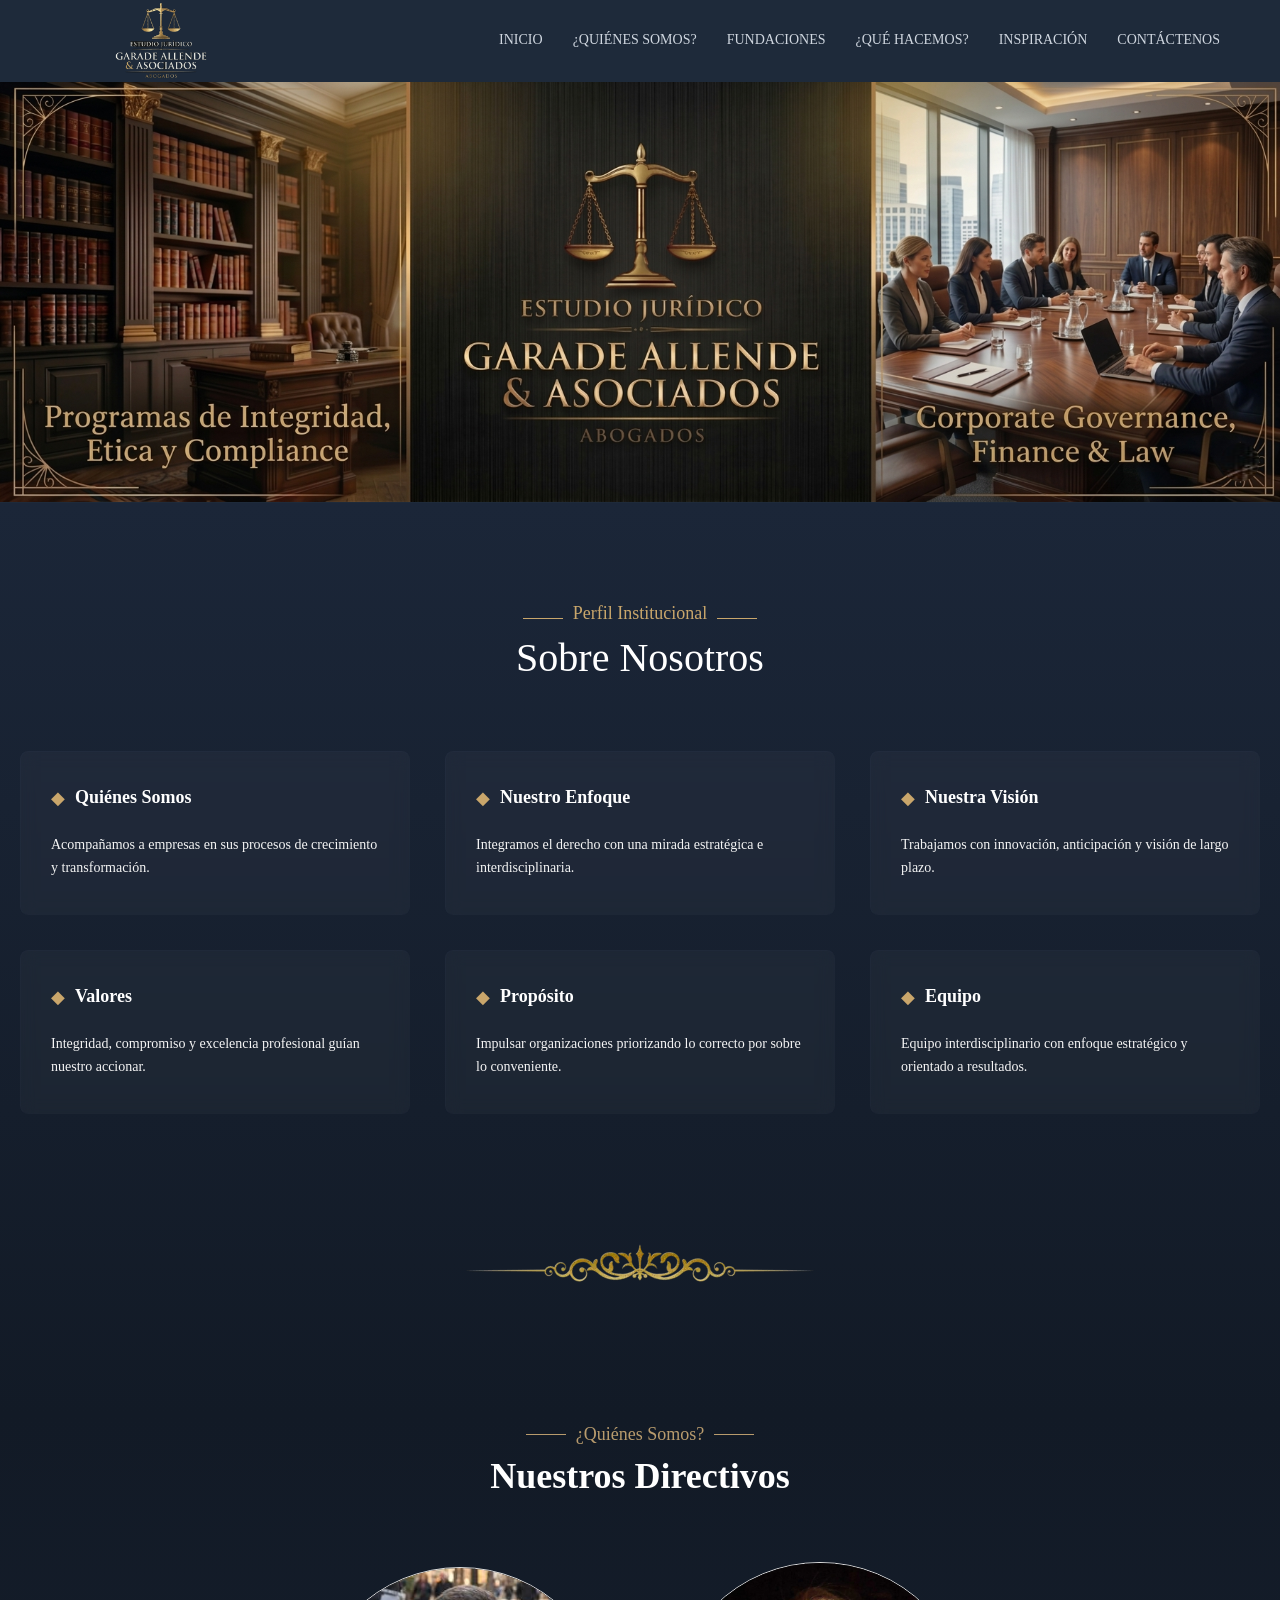
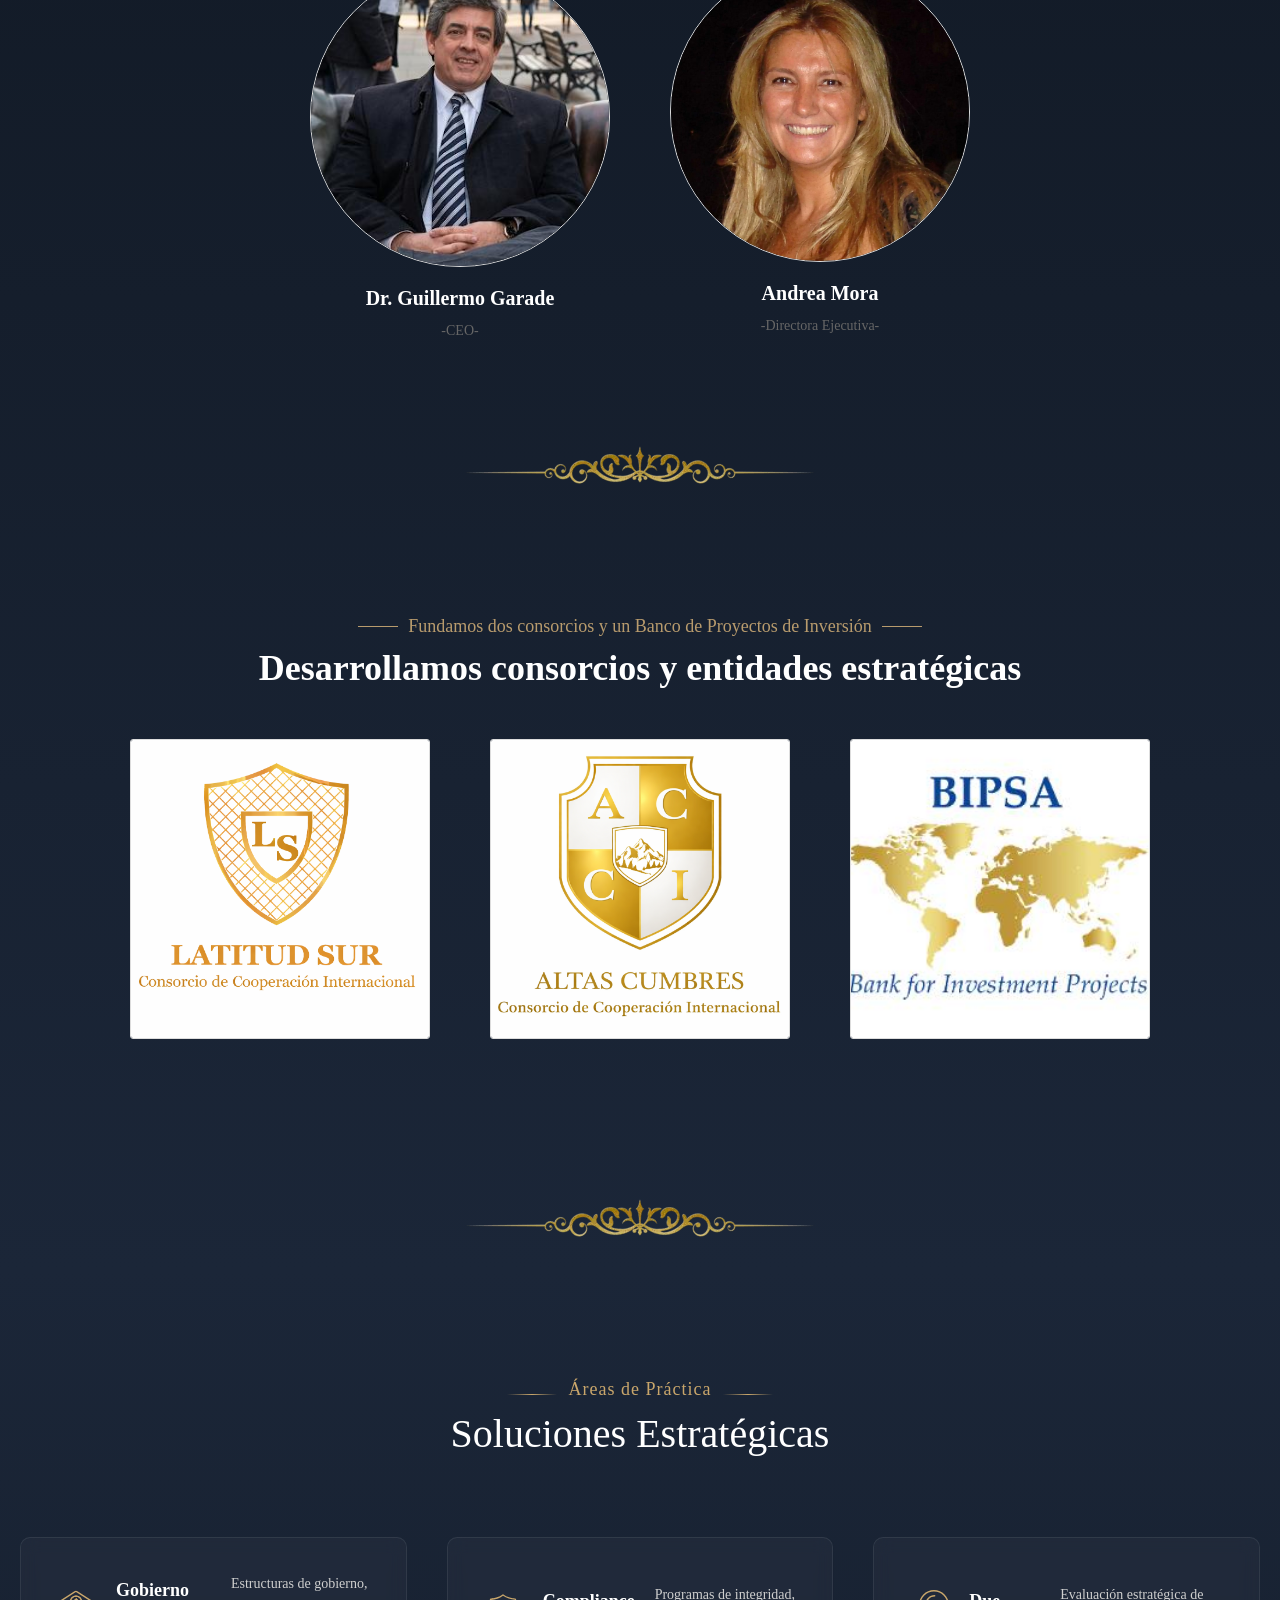
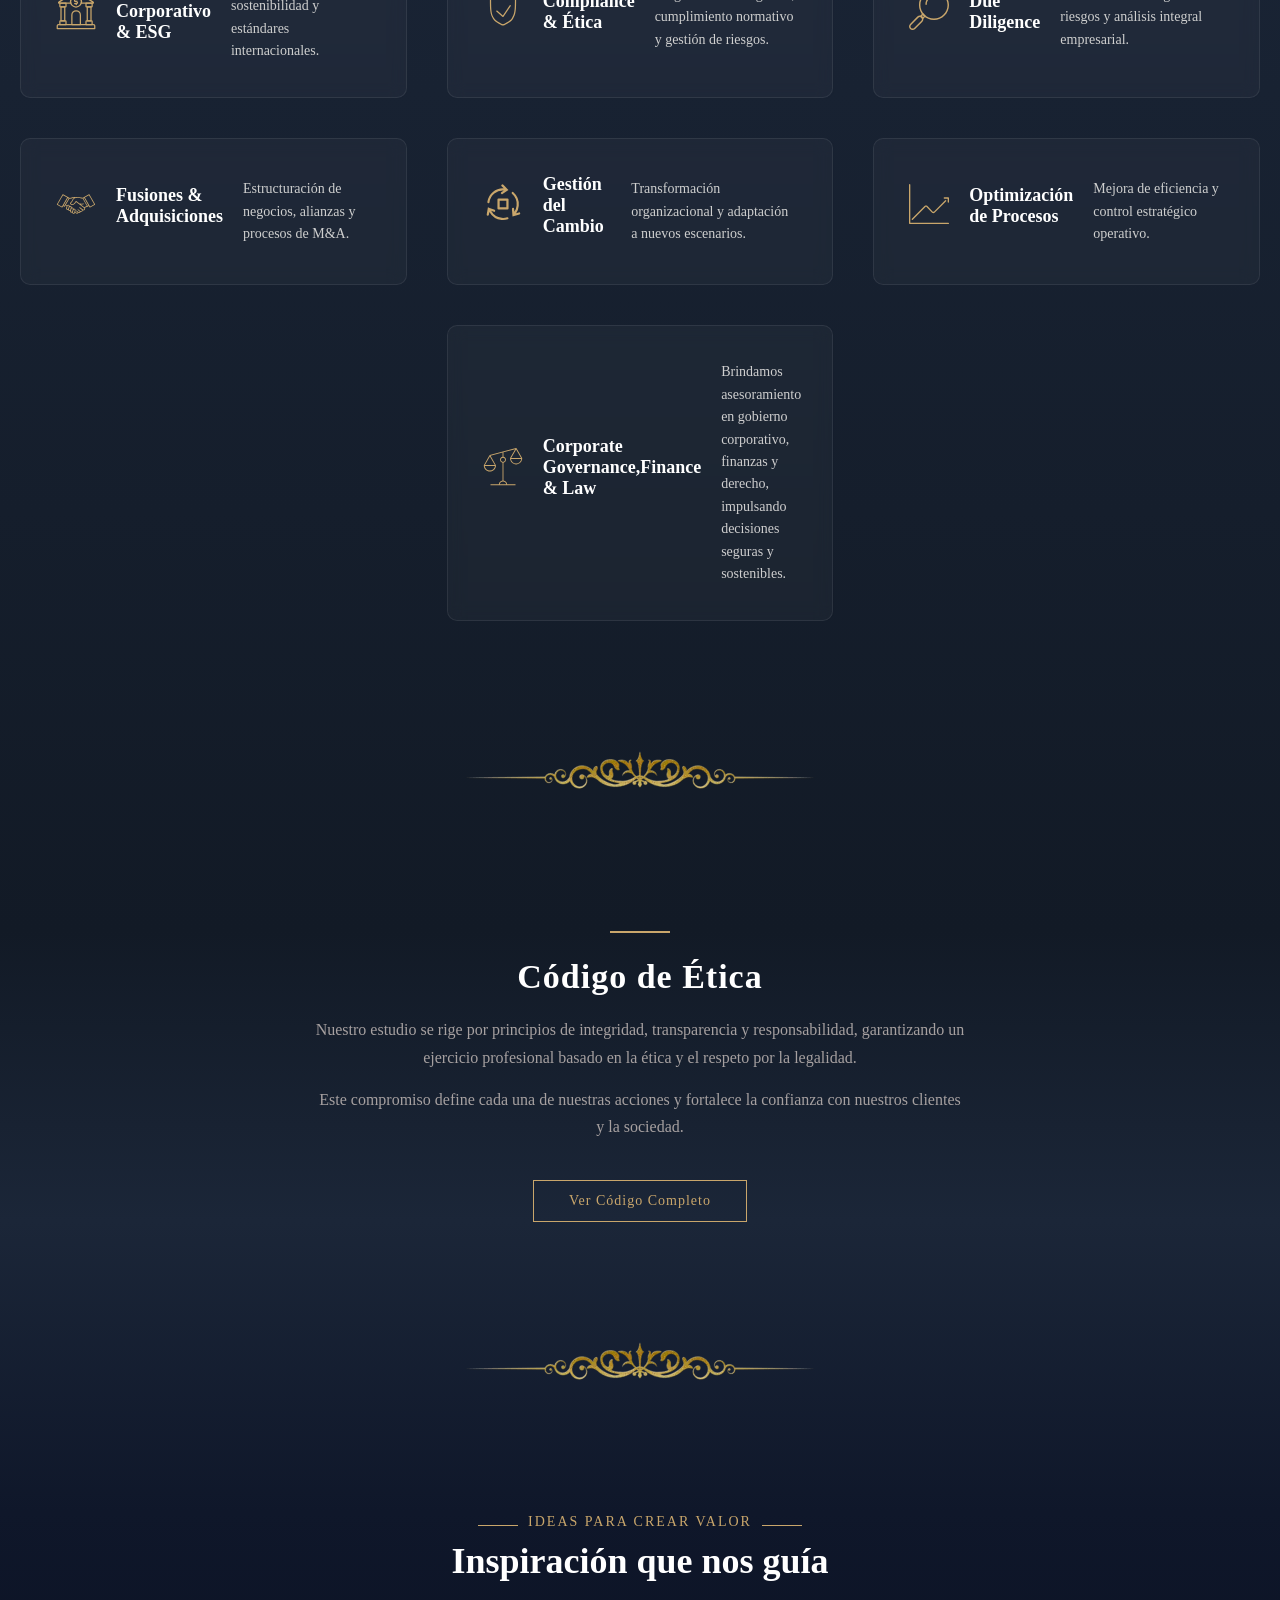
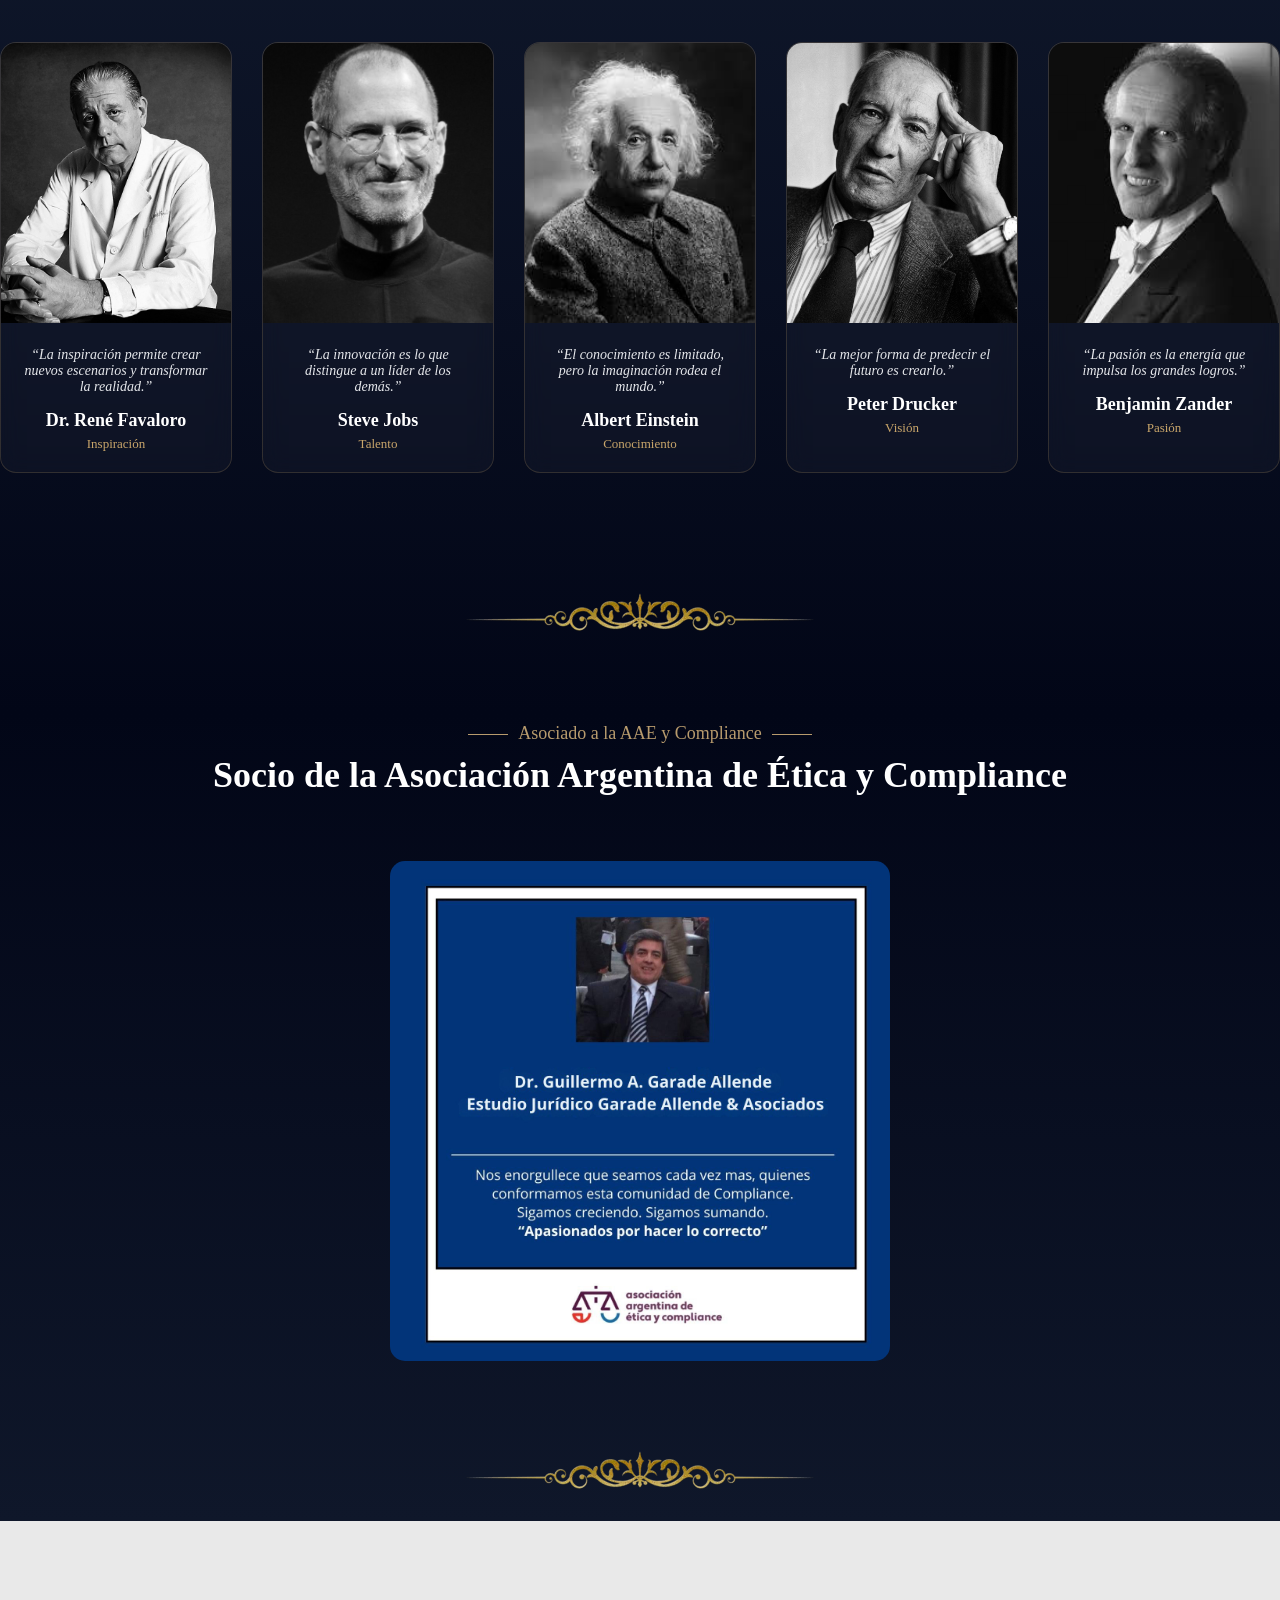
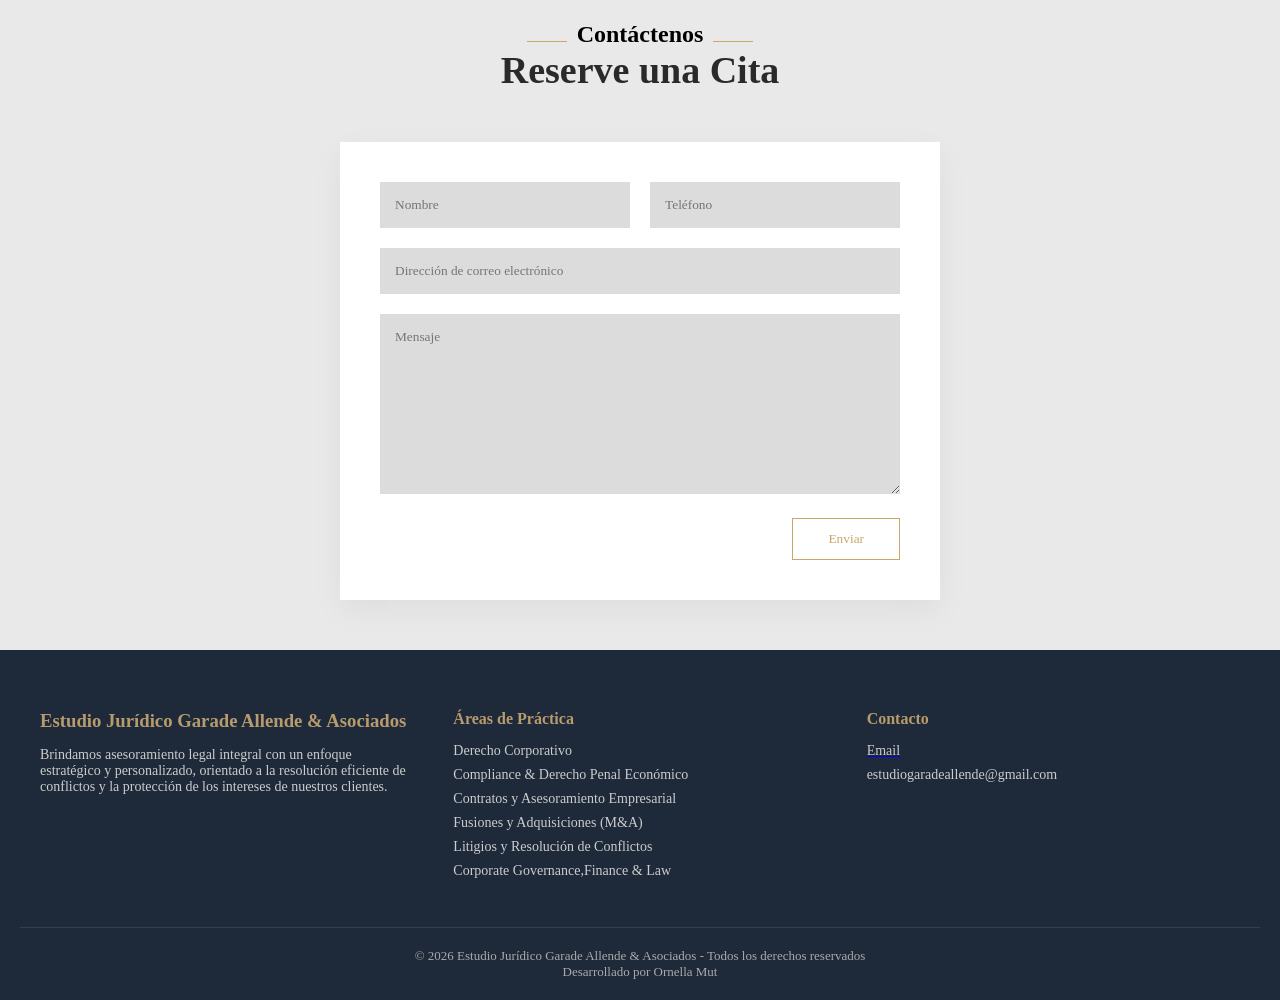
==== index.html @ bcdbc7c1 "guardando cambios antes del pull" ====
<!DOCTYPE html>
<html lang="es">
<head>
  <meta charset="UTF-8">
  <meta name="viewport" content="width=device-width, initial-scale=1.0">
  <title>Estudio Jurídico Garade Allende & Asociados | Apasionados por hacer lo correcto</title>
  <meta name="description" content="Estudio Garade Allende - Servicios profesionales y asesoramiento.">
  <meta name="keywords" content="Estudio Garade Allende, estudio jurídico, servicios, asesoramiento">
  <meta name="author" content="Estudio Garade Allende">
  <link rel="icon" type="ima/png" href="assets/favicon.png">
  <link rel="stylesheet" href="style.css">
</head>

<body>

  <!-- HEADER -->
  <header class="header">
 <div class="logo">
  <img src="assets/logo.png" alt="Garade Allende y Asociados">
</div>

    <nav class="nav">
      <a href="#inicio">INICIO</a>
      <a href="#quienes-somos">¿QUIÉNES SOMOS?</a>
      <a href="#consorcio">FUNDACIONES</a>
      <a href="#servicios">¿QUÉ HACEMOS?</a>
      <a href="#inspiracion">INSPIRACIÓN</a>
      <a href="#contacto">CONTÁCTENOS</a>
    </nav>
  </header>

  <!-- HERO -->
  <section class="hero" id="inicio">
    <div class="overlay"></div>
  </section>

  <!-- PERFIL -->
<section class="about">
  <div class="container">

    <div class="about-header">
      <span class="subtitle">Perfil Institucional</span>
      <h2>Sobre Nosotros</h2>
    </div>

    <div class="about-grid">

      <div class="about-card reveal">
        <div class="abt-card-title">
          <div class="icon">◆</div>
        <h3>Quiénes Somos</h3>
        </div>
        <p>Acompañamos a empresas en sus procesos de crecimiento y transformación.</p>
      </div>

      <div class="about-card reveal">
        <div class="abt-card-title">
          <div class="icon">◆</div>
        <h3>Nuestro Enfoque</h3>
        </div>
        <p>Integramos el derecho con una mirada estratégica e interdisciplinaria.</p>
      </div>

      <div class="about-card reveal">
        <div class="abt-card-title">
          <div class="icon">◆</div>
        <h3>Nuestra Visión</h3>
        </div>
        <p>Trabajamos con innovación, anticipación y visión de largo plazo.</p>
      </div>

      <div class="about-card reveal">
        <div class="abt-card-title">
          <div class="icon">◆</div>
        <h3>Valores</h3>
        </div>
        <p>Integridad, compromiso y excelencia profesional guían nuestro accionar.</p>
      </div>

      <div class="about-card reveal">
        <div class="abt-card-title">
          <div class="icon">◆</div>
        <h3>Propósito</h3>
        </div>
        <p>Impulsar organizaciones priorizando lo correcto por sobre lo conveniente.</p>
      </div>

      <div class="about-card reveal">
        <div class="abt-card-title">
          <div class="icon">◆</div>
        <h3>Equipo</h3>
        </div>
        <p>Equipo interdisciplinario con enfoque estratégico y orientado a resultados.</p>
      </div>

    </div>
  </div>
  <div class="hrdivider">
    <img src="assets/hrdivider.png" />
  </div>
</section>
  <!-- QUIENES SOMOS -->
<section class="equipo" id="quienes-somos">

  <div class="equipo-header">
    <span class="subtitulo">¿Quiénes Somos?</span>
    <h2>Nuestros Directivos</h2>
  </div>

  <div class="equipo-container" >

    <!-- PERSONA 1 -->
    <div class="persona">
      <img src="assets/abo1.jpg" alt="José Luis Bacigalupo">
      <h4> Dr. Guillermo Garade</h4>
      <p>
        -CEO-
      </p>
    </div>


    <!-- PERSONA 3 -->
    <div class="persona">
      <img src="assets/abo2.jpg" alt="Mariano Costanza">
      <h4>Andrea Mora</h4>
      <p>
        -Directora Ejecutiva-
      </p>
      <p>
        
      </p>
    </div>

  </div>
  <div class="hrdivider">
    <img src="assets/hrdivider.png" />
  </div>

    <div class="equipo-container2" id="consorcio">
      <div class="equipo-header">
  <span class="subtitulo">Fundamos dos consorcios y un Banco de Proyectos de Inversión</span>
  <h2>Desarrollamos consorcios y entidades estratégicas</h2>
  </div>
  <div class="equipo-container">

    <!-- Latitud Sur-->
    <div class="consorcio" >
      <img src="assets/latitudsur.png" alt="Latitud Sur">
    </div>


    <!-- Altas Cumbres -->
    <div class="consorcio">
      <img src="assets/altascumbres.png" alt="Altas cumbres">
    </div>

        <!-- Latitud Sur-->
    <div class="consorcio" >
      <img src="assets/bipsa.jpeg" alt="Bipsa">
    </div>
  </div>
    </div>

    <div class="hrdivider">
    <img src="assets/hrdivider.png" />
  </div>

</section>

<section class="areas" id="servicios">
  <div class="container" >

    <div class="areas-header">
      <span class="subtitle">Áreas de Práctica</span>
      <h2>Soluciones Estratégicas</h2>
    </div>

    <div class="areas-grid">

      <div class="area-card reveal">
        <div class="icon">
          <svg xmlns="http://www.w3.org/2000/svg" xmlns:xlink="http://www.w3.org/1999/xlink" version="1.1" id="Layer_1" viewBox="0 0 32 32" transform-origin: 50% 50%; transform: scaleX(1) scaleY(1) rotate(0deg);" xml:space="preserve" preserveAspectRatio="xMidYMid meet"><style type="text/css">
	.st0{fill:none;stroke:#000000;stroke-linecap:round;stroke-linejoin:round;stroke-miterlimit:10;}
</style><g fill="#C9A66B" style="fill:#C9A66B;stroke:none" stroke="none" class=""><path class="st0" d="M29.5,10.5h-9.3c0.1-0.4,0.2-0.8,0.2-1.3c0-2.4-2-4.4-4.4-4.4s-4.4,2-4.4,4.4c0,0.4,0.1,0.9,0.2,1.3H2.5   c-0.4,0-0.6-0.6-0.2-0.8L15,1.5c0.6-0.4,1.3-0.4,1.9,0l12.8,8.2C30.1,9.9,29.9,10.5,29.5,10.5z" fill="none" style="fill:none;stroke:#C9A66B" stroke="#C9A66B"/><path class="st0" d="M19.4,27.6h-6.7V20c0-1.9,1.5-3.4,3.4-3.4l0,0c1.9,0,3.4,1.5,3.4,3.4v7.6H19.4z" fill="none" style="fill:none;stroke:#C9A66B" stroke="#C9A66B"/><path class="st0" d="M31,30.8H1v-2.2c0-0.6,0.4-1,1-1h28c0.6,0,1,0.4,1,1V30.8z" fill="none" style="fill:none;stroke:#C9A66B" stroke="#C9A66B"/><rect x="25" y="13.5" class="st0" width="3" height="11.1" fill="none" style="fill:none;stroke:#C9A66B" stroke="#C9A66B"/><rect x="4" y="13.5" class="st0" width="3" height="11.1" fill="none" style="fill:none;stroke:#C9A66B" stroke="#C9A66B"/><path class="st0" d="M8,27.6H3.1v-2.5c0-0.3,0.2-0.5,0.5-0.5h3.9c0.3,0,0.5,0.2,0.5,0.5V27.6z" fill="none" style="fill:none;stroke:#C9A66B" stroke="#C9A66B"/><path class="st0" d="M28.9,27.6H24v-2.5c0-0.3,0.2-0.5,0.5-0.5h3.9c0.3,0,0.5,0.2,0.5,0.5V27.6z" fill="none" style="fill:none;stroke:#C9A66B" stroke="#C9A66B"/><path class="st0" d="M7.5,13.5H3.6c-0.3,0-0.5-0.2-0.5-0.5v-2.5H8V13C8,13.3,7.8,13.5,7.5,13.5z" fill="none" style="fill:none;stroke:#C9A66B" stroke="#C9A66B"/><path class="st0" d="M28.4,13.5h-3.9c-0.3,0-0.5-0.2-0.5-0.5v-2.5h4.9V13C28.9,13.3,28.7,13.5,28.4,13.5z" fill="none" style="fill:none;stroke:#C9A66B" stroke="#C9A66B"/><g fill="#C9A66B" style="fill:#C9A66B;stroke:none" stroke="none" class=""><g fill="#C9A66B" style="fill:#C9A66B;stroke:none" stroke="none" class=""><path class="st0" d="M17.1,7.6h-0.9h-0.6c-0.4,0-0.8,0.3-0.8,0.8l0,0c0,0.4,0.3,0.8,0.8,0.8h0.7" fill="none" style="fill:none;stroke:#C9A66B" stroke="#C9A66B"/><path class="st0" d="M16.4,9.2c0.4,0,0.8,0.3,0.8,0.8l0,0c0,0.4-0.3,0.8-0.8,0.8h-1.5" fill="none" style="fill:none;stroke:#C9A66B" stroke="#C9A66B"/></g><line class="st0" x1="16.2" y1="6.8" x2="16.2" y2="7.6" fill="none" style="fill:none;stroke:#C9A66B" stroke="#C9A66B"/><line class="st0" x1="16.2" y1="10.8" x2="16.2" y2="11.6" fill="none" style="fill:none;stroke:#C9A66B" stroke="#C9A66B"/></g><circle class="st0" cx="16" cy="9.2" r="4.4" fill="none" style="fill:none;stroke:#C9A66B" stroke="#C9A66B"/></g></svg>
        </div>
        <h3>Gobierno Corporativo & ESG</h3>
        <p>Estructuras de gobierno, sostenibilidad y estándares internacionales.</p>
      </div>

      <div class="area-card reveal">
        <div class="icon">
          <svg xmlns="http://www.w3.org/2000/svg" viewBox="0 0 32 32" preserveAspectRatio="xMidYMid meet" transform-origin: 50% 50%; transform: scaleX(1) scaleY(1) rotate(0deg);"><title/><g data-name="Layer 2" id="Layer_2" fill="#C9A66B" style="fill:#C9A66B;stroke:none" stroke="none" class=""><path d="M26.08,7S22,6.28,20.84,5.88A12.85,12.85,0,0,1,16.33,3.6.5.5,0,0,0,16,3.46h0a.51.51,0,0,0-.36.14,12.38,12.38,0,0,1-4.49,2.28C10,6.28,6,7,5.92,7a.5.5,0,0,0-.42.49c0,8.1.1,11.84,2.58,15.65,2.12,3.26,7.5,5.24,7.73,5.33a.47.47,0,0,0,.17,0l.17,0c.23-.09,5.65-2.07,7.77-5.33,2.48-3.81,2.58-7.55,2.58-15.65A.5.5,0,0,0,26.08,7Zm-3,15.6c-1.74,2.67-6.18,4.5-7.1,4.86-.92-.36-5.32-2.19-7.06-4.86-2.2-3.38-2.41-6.4-2.42-14.69a47.94,47.94,0,0,0,5-1A16,16,0,0,0,16,4.61a16.1,16.1,0,0,0,4.53,2.22h0a48,48,0,0,0,5,1C25.49,16.16,25.28,19.18,23.08,22.56Z" fill="#C9A66B" style="fill:#C9A66B;stroke:none" stroke="none" class=""/><path d="M11.32,16.47a.49.49,0,0,0-.7.05.51.51,0,0,0,.06.71l5,4.27a.47.47,0,0,0,.32.12h.07a.51.51,0,0,0,.35-.22l5.82-8.54a.5.5,0,0,0-.83-.57l-5.51,8.09Z" fill="#C9A66B" style="fill:#C9A66B;stroke:none" stroke="none" class=""/></g></svg>
        </div>
        <h3>Compliance & Ética</h3>
        <p>Programas de integridad, cumplimiento normativo y gestión de riesgos.</p>
      </div>

      <div class="area-card reveal">
        <div class="icon">
          <svg xmlns="http://www.w3.org/2000/svg" xmlns:xlink="http://www.w3.org/1999/xlink" version="1.1" id="magnifier" x="0px" y="0px" viewBox="0 0 1009.9912 1010" enable-background="new 0 0 1009.9912 1010" xml:space="preserve" preserveAspectRatio="xMidYMid meet" transform-origin: 50% 50%; transform: scaleX(1) scaleY(1) rotate(0deg);">
<g style="fill:#C9A66B">
	<g id="magnifier-magnifier" style="fill:#C9A66B">
		<g style="fill:#C9A66B">
			<path fill="#C9A66B" d="M90.5801,1010c-24.1909,0-46.9307-9.3965-64.0391-26.5049C9.4155,966.3516,0,943.6123,0,919.4023     c0-24.1738,9.4155-46.9482,26.541-64.0576l183.1333-183.1318c17.1079-17.1084,39.8472-26.541,64.0391-26.541     c24.1919,0,46.9482,9.4326,64.0747,26.5049c35.3105,35.3642,35.292,92.8574,0,128.1494L154.6553,983.4951     C137.5293,1000.6035,114.7725,1010,90.5801,1010L90.5801,1010z M273.7134,682.3984c-14.3828,0-27.9043,5.5957-38.0723,15.7813     L52.5088,881.3125c-10.1865,10.1865-15.7813,23.708-15.7813,38.0898c0,14.3829,5.5948,27.9405,15.7813,38.125     c20.3364,20.337,55.8076,20.337,76.1797-0.0341l183.1328-183.1339c20.9814-20.9814,20.9814-55.162-0.0186-76.1797     C301.6353,687.9941,288.1138,682.3984,273.7134,682.3984L273.7134,682.3984z"/>
		</g>
		<g style="fill:#C9A66B">
			<path fill="#C9A66B" d="M343.2393,736.1973c-1.5957,0-3.2095-0.2149-4.8057-0.6447c-6.3486-1.7226-11.2979-6.707-12.9658-13.0556     c-2.4922-9.5752-7.1016-17.7538-13.6651-24.3526c-6.5273-6.4922-14.7226-11.0829-24.3349-13.6299     c-6.3482-1.6855-11.3154-6.6357-13.0371-12.9843c-1.7036-6.3477,0.1074-13.126,4.7524-17.752l58.7485-58.75     c3.6587-3.6943,8.6973-5.667,13.898-5.3789c5.1831,0.2861,10.0244,2.7256,13.3066,6.7422     c14.4717,17.6816,30.7735,34.001,48.4727,48.4551c4.0176,3.2998,6.456,8.1416,6.7251,13.3066     c0.2515,5.2002-1.6856,10.2217-5.3623,13.916l-58.7485,58.7491C352.7441,734.2969,348.0459,736.1973,343.2393,736.1973     L343.2393,736.1973z M323.9082,660.9863c5.021,3.2646,9.6655,6.9942,13.8618,11.1905c4.2144,4.2324,7.98,8.8945,11.2442,13.8808     l26.021-26.0029c-8.7515-7.9629-17.126-16.3555-25.1065-25.1065L323.9082,660.9863L323.9082,660.9863z"/>
		</g>
		<g style="fill:#C9A66B">
			<path fill="#C9A66B" d="M630.4912,759.0088c-209.2607,0-379.4995-170.2568-379.4995-379.5088     C250.9917,170.2388,421.2305,0,630.4912,0s379.5,170.2388,379.5,379.5C1009.9912,588.752,839.752,759.0088,630.4912,759.0088     L630.4912,759.0088z M630.4912,36.7271c-188.9956,0-342.7724,153.7758-342.7724,342.7729     c0,188.9873,153.7768,342.7812,342.7724,342.7812c188.9971,0,342.7744-153.7939,342.7744-342.7812     C973.2656,190.5029,819.4883,36.7271,630.4912,36.7271L630.4912,36.7271z"/>
		</g>
		<g style="fill:#C9A66B">
			<path fill="#C9A66B" d="M431.8652,379.8228c-10.1499,0-18.3637-8.2134-18.3637-18.3638     c0-129.6196,105.4292-235.0664,235.0307-235.0664c10.1494,0,18.3643,8.2129,18.3643,18.3633     c0,10.1499-8.2149,18.3637-18.3643,18.3637c-109.3379,0-198.3037,88.9663-198.3037,198.3394     C450.2285,371.6094,442.0147,379.8228,431.8652,379.8228L431.8652,379.8228z"/>
		</g>
	</g>
</g>
</svg>
        </div>
        <h3>Due Diligence</h3>
        <p>Evaluación estratégica de riesgos y análisis integral empresarial.</p>
      </div>

      <div class="area-card reveal">
        <div class="icon">
          <svg xmlns="http://www.w3.org/2000/svg" xmlns:xlink="http://www.w3.org/1999/xlink" xmlns:serif="http://www.serif.com/" viewBox="0 0 512 512" version="1.1" xml:space="preserve" style="fill-rule: evenodd; clip-rule: evenodd; stroke-linejoin: round; stroke-miterlimit: 2; transform-origin: 50% 50%; transform: scaleX(1) scaleY(1) rotate(0deg);" preserveAspectRatio="xMidYMid meet"><g transform="matrix(1,0,0,1,-1124,-562)" fill="#C9A66B" style="fill:#C9A66B;stroke:none" stroke="none"><g id="Icons" fill="#C9A66B" style="fill:#C9A66B;stroke:none" stroke="none"><path d="M1545.75,693.611L1466.77,739.211L1400.16,727.174C1399.98,727.142 1399.8,727.119 1399.62,727.106C1389.41,726.402 1379.9,727.553 1371.12,730.602C1361.69,725.624 1353.37,726.515 1344.04,729.477C1331.74,733.38 1317.37,741.425 1293.85,739.569L1214.25,693.611C1211.86,692.231 1208.8,693.05 1207.42,695.442L1135.67,819.713C1134.29,822.104 1135.11,825.162 1137.5,826.543L1199.64,862.417C1202.03,863.798 1205.09,862.978 1206.47,860.587L1215.84,844.345L1229.94,852.486C1232.34,853.867 1235.39,853.048 1236.77,850.656L1245.56,835.445L1260.15,846.632L1254.01,869.542C1251.29,879.709 1257.33,890.174 1267.5,892.899C1271.59,893.995 1275.73,893.671 1279.39,892.231C1280.71,899.203 1285.89,905.162 1293.2,907.121C1297.03,908.147 1300.9,907.929 1304.39,906.715C1303.04,916.132 1308.92,925.296 1318.33,927.82C1322.4,928.91 1326.52,928.596 1330.17,927.176C1331.38,934.295 1336.61,940.416 1344.03,942.406C1354.2,945.13 1364.67,939.088 1367.39,928.921L1367.61,928.114L1379,936.752C1388.85,944.22 1402.91,942.285 1410.38,932.435C1410.68,932.041 1410.96,931.64 1411.23,931.233C1420.31,934.742 1430.98,932.007 1437.15,923.868C1437.98,922.781 1438.68,921.643 1439.28,920.468C1447.5,922.206 1456.37,919.224 1461.78,912.088C1464.76,908.157 1466.24,903.555 1466.32,898.97C1475.53,902.834 1486.53,900.16 1492.84,891.844C1498.43,884.465 1498.75,874.724 1494.41,867.16C1499.63,865.169 1504.38,862.344 1509.09,859.631C1514.83,856.325 1520.49,853.144 1527.46,853.156C1528.03,853.168 1528.61,853.081 1529.18,852.887C1529.48,852.783 1529.77,852.652 1530.04,852.495L1530.06,852.486L1544.16,844.345L1553.53,860.587C1554.91,862.978 1557.97,863.798 1560.36,862.417L1622.5,826.543C1624.89,825.162 1625.71,822.104 1624.33,819.713L1552.58,695.442C1551.2,693.05 1548.14,692.231 1545.75,693.611ZM1359.89,918.258L1365.07,898.951C1366.36,894.115 1363.49,889.137 1358.65,887.842C1353.82,886.546 1348.84,889.42 1347.55,894.255L1340.21,921.638C1338.91,926.473 1341.79,931.451 1346.62,932.747C1351.46,934.042 1356.44,931.168 1357.73,926.333L1359.85,918.421C1359.87,918.367 1359.88,918.312 1359.89,918.258ZM1357.71,737.098C1352.21,736.919 1346.8,738.988 1340.58,741.278C1329.04,745.52 1315.19,750.859 1295.07,749.677L1250.6,826.711L1263.73,836.775C1268.1,829.99 1276.5,826.476 1284.71,828.675C1292.02,830.633 1297.19,836.593 1298.51,843.564C1302.18,842.124 1306.32,841.801 1310.41,842.897C1319.82,845.42 1325.7,854.584 1324.35,864.002C1327.84,862.788 1331.71,862.57 1335.54,863.596C1342.97,865.586 1348.19,871.707 1349.41,878.826C1353.06,877.406 1357.17,877.092 1361.24,878.182C1371.41,880.906 1377.45,891.372 1374.73,901.539L1370.4,917.684L1385.04,928.783C1390.5,932.916 1398.28,931.846 1402.41,926.393C1402.53,926.232 1402.65,926.069 1402.76,925.904L1383.86,911.569C1381.66,909.902 1381.22,906.763 1382.89,904.564C1384.56,902.365 1387.7,901.933 1389.9,903.6L1411.74,920.158C1411.92,920.272 1412.09,920.396 1412.25,920.53C1417.67,924.291 1425.16,923.136 1429.18,917.827C1429.57,917.32 1429.91,916.793 1430.2,916.252L1402.75,895.444C1400.55,893.777 1400.12,890.638 1401.79,888.439C1403.46,886.24 1406.6,885.808 1408.79,887.475C1408.79,887.475 1436.44,908.437 1436.44,908.437C1437.03,908.878 1437.64,909.26 1438.26,909.584C1438.41,909.648 1438.55,909.718 1438.69,909.794C1443.87,912.215 1450.22,910.785 1453.81,906.047C1457.95,900.595 1456.88,892.813 1451.42,888.679L1424.08,867.826L1424.04,867.796L1424.01,867.767L1423.97,867.736L1423.94,867.715L1423.92,867.695L1423.89,867.674L1423.87,867.654L1423.83,867.623L1423.8,867.591L1423.75,867.549L1423.7,867.506L1423.66,867.462L1423.61,867.418L1423.57,867.374L1423.52,867.329L1423.48,867.284L1423.44,867.238L1423.39,867.192L1423.38,867.181L1423.35,867.146L1423.34,867.135L1423.31,867.099L1423.3,867.087L1423.27,867.051L1423.26,867.04L1423.23,867.003L1423.22,866.992L1423.19,866.955L1423.18,866.943L1423.15,866.906L1423.15,866.895L1423.12,866.857L1423.11,866.845L1423.08,866.808L1423.07,866.796L1423.05,866.758L1423.04,866.746L1423.01,866.708L1423,866.696L1422.98,866.657L1422.97,866.645L1422.94,866.606L1422.93,866.594L1422.91,866.555L1422.9,866.543L1422.88,866.503L1422.87,866.491L1422.84,866.451L1422.84,866.439L1422.81,866.399L1422.8,866.386L1422.78,866.346L1422.77,866.334L1422.75,866.293L1422.74,866.281L1422.72,866.24L1422.71,866.227L1422.69,866.187L1422.69,866.174L1422.66,866.133L1422.66,866.12L1422.64,866.079L1422.63,866.065L1422.61,866.024L1422.6,866.011L1422.59,865.969L1422.58,865.956L1422.56,865.915L1422.55,865.901L1422.54,865.859L1422.53,865.846L1422.51,865.804L1422.51,865.79L1422.49,865.748L1422.48,865.734L1422.47,865.692L1422.46,865.678L1422.44,865.636L1422.44,865.622L1422.42,865.579L1422.42,865.566L1422.4,865.523L1422.4,865.509L1422.38,865.466L1422.38,865.452L1422.36,865.409L1422.36,865.395L1422.35,865.351L1422.34,865.337L1422.33,865.294L1422.32,865.28L1422.31,865.236L1422.31,865.222L1422.29,865.178L1422.29,865.164L1422.28,865.12L1422.28,865.106L1422.26,865.062L1422.26,865.048L1422.25,865.004L1422.25,864.989L1422.24,864.945L1422.23,864.931L1422.22,864.887L1422.22,864.872L1422.21,864.828L1422.21,864.813L1422.2,864.769L1422.2,864.754L1422.19,864.71L1422.19,864.695L1422.18,864.651L1422.18,864.636L1422.17,864.591L1422.17,864.577L1422.16,864.532L1422.16,864.517L1422.15,864.472L1422.15,864.458L1422.15,864.413L1422.14,864.398L1422.14,864.353L1422.14,864.339L1422.13,864.294L1422.13,864.279L1422.13,864.234L1422.13,864.219L1422.12,864.174L1422.12,864.159L1422.12,864.114L1422.12,864.054L1422.12,863.994L1422.12,863.934L1422.12,863.874L1422.12,863.814L1422.12,863.754L1422.12,863.693L1422.12,863.633L1422.12,863.573L1422.13,863.513L1422.13,863.453L1422.13,863.393L1422.14,863.333L1422.15,863.273L1422.15,863.213L1422.16,863.153L1422.17,863.093L1422.18,863.034L1422.19,862.974L1422.2,862.914L1422.21,862.855L1422.23,862.795L1422.24,862.736L1422.25,862.677L1422.27,862.618L1422.28,862.559L1422.3,862.5L1422.3,862.486L1422.32,862.441L1422.32,862.427L1422.33,862.383L1422.34,862.369L1422.35,862.324L1422.36,862.31L1422.37,862.266L1422.38,862.252L1422.39,862.208L1422.39,862.194L1422.41,862.15L1422.42,862.136L1422.43,862.092L1422.44,862.079L1422.45,862.035L1422.46,862.021L1422.48,861.978L1422.48,861.964L1422.5,861.92L1422.51,861.907L1422.53,861.863L1422.53,861.85L1422.55,861.807L1422.56,861.793L1422.58,861.75L1422.58,861.737L1422.6,861.694L1422.61,861.681L1422.63,861.638L1422.64,861.625L1422.66,861.582L1422.66,861.569L1422.69,861.527L1422.69,861.514L1422.72,861.471L1422.72,861.458L1422.75,861.416L1422.75,861.403L1422.78,861.361L1422.78,861.349L1422.81,861.307L1422.82,861.294L1422.84,861.253L1422.85,861.24L1422.88,861.199L1422.88,861.186L1422.91,861.145L1422.92,861.133L1422.94,861.092L1422.97,861.053L1422.99,861.027L1423.01,861L1423.02,860.974L1423.04,860.948L1423.06,860.922L1423.08,860.896L1423.11,860.856L1423.14,860.818L1423.17,860.779L1423.2,860.742L1423.23,860.703L1423.25,860.678L1423.27,860.654L1423.29,860.629L1423.31,860.605L1423.34,860.569L1423.37,860.532L1423.42,860.485L1423.46,860.438L1423.5,860.392L1423.55,860.347L1423.59,860.302L1423.63,860.258L1423.68,860.215L1423.73,860.172L1423.77,860.13L1423.78,860.12L1423.82,860.089L1423.83,860.079L1423.87,860.048L1423.88,860.039L1423.91,860.008L1423.92,859.999L1423.96,859.969L1423.97,859.959L1424.01,859.93L1424.02,859.921L1424.06,859.892L1424.07,859.883L1424.11,859.854L1424.12,859.846L1424.16,859.818L1424.17,859.809L1424.21,859.782L1424.22,859.773L1424.26,859.746L1424.27,859.738L1424.31,859.711L1424.32,859.703L1424.36,859.677L1424.37,859.669L1424.41,859.644L1424.42,859.636L1424.46,859.611L1424.47,859.603L1424.51,859.579L1424.53,859.572L1424.57,859.548L1424.58,859.54L1424.62,859.517L1424.63,859.51L1424.67,859.487L1424.68,859.48L1424.72,859.458L1424.74,859.451L1424.78,859.429L1424.79,859.422L1424.83,859.401L1424.85,859.395L1424.89,859.374L1424.9,859.367L1424.94,859.347L1424.95,859.341L1425,859.321L1425.01,859.315L1425.05,859.296L1425.06,859.29L1425.11,859.272L1425.12,859.266L1425.16,859.248L1425.17,859.242L1425.22,859.225L1425.23,859.219L1425.27,859.202L1425.29,859.197L1425.33,859.18L1425.34,859.175L1425.38,859.159L1425.4,859.154L1425.44,859.139L1425.46,859.134L1425.5,859.119L1425.51,859.114L1425.56,859.1L1425.57,859.095L1425.61,859.082L1425.63,859.077L1425.67,859.064L1425.68,859.06L1425.73,859.047L1425.74,859.043L1425.79,859.031L1425.8,859.027L1425.84,859.015L1425.86,859.011L1425.9,859L1425.92,858.997L1425.96,858.986L1425.98,858.983L1426.02,858.973L1426.03,858.97L1426.08,858.96L1426.09,858.957L1426.14,858.948L1426.15,858.945L1426.2,858.937L1426.21,858.934L1426.26,858.926L1426.27,858.923L1426.31,858.916L1426.33,858.914L1426.37,858.907L1426.39,858.905L1426.43,858.898L1426.45,858.896L1426.49,858.89L1426.51,858.889L1426.55,858.883L1426.57,858.882L1426.61,858.877L1426.63,858.875L1426.67,858.871L1426.69,858.87L1426.73,858.866L1426.75,858.865L1426.79,858.862L1426.81,858.861L1426.85,858.858L1426.91,858.855L1426.97,858.853L1427.03,858.852L1427.09,858.851L1427.15,858.851L1427.21,858.852L1427.27,858.853L1427.33,858.856L1427.39,858.859L1427.45,858.862L1427.51,858.867L1427.57,858.872L1427.63,858.877L1427.69,858.884L1427.75,858.891L1427.81,858.899L1427.87,858.908L1427.93,858.917L1427.99,858.928L1428.05,858.938L1428.11,858.95L1428.17,858.963L1428.23,858.976L1428.29,858.989L1428.35,859.004L1428.41,859.019L1428.46,859.035L1428.48,859.039L1428.52,859.052L1428.54,859.056L1428.58,859.07L1428.6,859.074L1428.64,859.088L1428.65,859.093L1428.7,859.107L1428.71,859.112L1428.76,859.127L1428.77,859.132L1428.81,859.147L1428.83,859.152L1428.87,859.169L1428.89,859.174L1428.93,859.191L1428.94,859.196L1428.99,859.214L1429,859.219L1429.04,859.237L1429.06,859.243L1429.1,859.261L1429.11,859.267L1429.16,859.286L1429.17,859.292L1429.21,859.312L1429.23,859.318L1429.27,859.339L1429.28,859.345L1429.33,859.366L1429.34,859.372L1429.38,859.394L1429.39,859.401L1429.44,859.423L1429.45,859.43L1429.49,859.452L1429.51,859.459L1429.55,859.483L1429.56,859.49L1429.6,859.514L1429.62,859.521L1429.66,859.545L1429.67,859.553L1429.71,859.578L1429.72,859.586L1429.77,859.611L1429.78,859.619L1429.82,859.645L1429.83,859.653L1429.87,859.68L1429.91,859.706L1429.94,859.724L1429.96,859.742L1429.99,859.761L1430.02,859.779L1430.04,859.798L1430.07,859.817L1430.11,859.847L1430.13,859.866C1430.13,859.866 1467.5,888.192 1467.5,888.192C1472.95,892.325 1480.73,891.255 1484.87,885.802C1489,880.35 1487.93,872.568 1482.48,868.435L1419.62,820.781C1419.59,820.76 1419.56,820.739 1419.53,820.718L1381.48,791.867C1371.19,808.797 1358.47,821.266 1346.07,827.058C1330.96,834.121 1316.14,832.006 1305.31,817.404C1301.95,812.877 1302.52,808.449 1306.61,803.089C1311.99,796.054 1325.71,785.948 1332.38,763.727C1332.52,763.264 1332.72,762.824 1332.99,762.42C1340.23,751.38 1348.48,742.961 1357.71,737.098ZM1335.46,900.719C1335.46,900.719 1335.11,900.26 1335.11,900.26L1332.03,911.747C1330.74,916.582 1325.76,919.456 1320.92,918.16C1316.09,916.865 1313.21,911.887 1314.51,907.051L1321.85,879.669C1323.14,874.833 1328.12,871.96 1332.95,873.255C1337.79,874.551 1340.66,879.529 1339.37,884.364C1339.37,884.364 1335.11,900.26 1335.11,900.26L1335.46,900.719ZM1314.23,863.665L1306.9,891.048C1305.6,895.883 1300.62,898.757 1295.79,897.461C1290.95,896.166 1288.08,891.188 1289.37,886.352L1296.71,858.97C1298.01,854.134 1302.98,851.261 1307.82,852.556C1312.65,853.852 1315.53,858.83 1314.23,863.665ZM1270.65,846.078L1263.67,872.13C1262.38,876.966 1265.25,881.944 1270.09,883.239C1274.92,884.535 1279.9,881.661 1281.19,876.826L1288.53,849.443C1289.83,844.608 1286.95,839.63 1282.12,838.334C1277.28,837.039 1272.31,839.912 1271.01,844.748L1270.7,845.914C1270.68,845.969 1270.67,846.023 1270.65,846.078ZM1464.52,748.965C1452.67,746.824 1398.66,737.064 1398.65,737.064C1375.24,735.536 1356.25,745.545 1341.74,767.314C1335.46,787.614 1323.99,798.638 1317.15,806.137C1315.66,807.763 1314.43,809.163 1313.65,810.475C1313.44,810.842 1313.09,811.112 1313.34,811.444C1320.9,821.638 1331.29,822.929 1341.84,817.998C1353.92,812.356 1366.08,799.338 1375.62,782.026C1376.95,779.609 1380,778.729 1382.41,780.061C1382.79,780.268 1383.13,780.517 1383.43,780.798L1424.62,812.024C1441.49,814.71 1457.74,814.968 1472.87,810.684C1475.53,809.932 1478.3,811.477 1479.05,814.132C1479.8,816.788 1478.25,819.554 1475.6,820.306C1464.29,823.509 1452.4,824.443 1440.11,823.768L1486.73,859.111C1493.21,857.593 1498.64,854.106 1504.1,850.964C1509.05,848.113 1514.02,845.514 1519.47,844.153L1464.52,748.965ZM1267.05,735.646L1200.31,851.257C1200.31,851.257 1146.83,820.383 1146.83,820.383C1146.83,820.383 1213.58,704.772 1213.58,704.772L1267.05,735.646ZM1492.95,735.646L1546.42,704.772C1546.42,704.772 1613.17,820.383 1613.17,820.383C1613.17,820.383 1559.69,851.257 1559.69,851.257L1492.95,735.646ZM1275.71,740.646L1220.84,835.685L1230.61,841.326L1239.71,825.569L1239.72,825.553C1239.73,825.535 1239.74,825.517 1239.75,825.498L1239.77,825.46L1285.48,746.287L1275.71,740.646ZM1484.29,740.646L1474.52,746.287C1474.52,746.287 1529.39,841.326 1529.39,841.326L1539.16,835.685L1484.29,740.646Z" fill="#C9A66B" style="fill:#C9A66B;stroke:none" stroke="none"/></g></g></svg>
        </div>
        <h3>Fusiones & Adquisiciones</h3>
        <p>Estructuración de negocios, alianzas y procesos de M&A.</p>
      </div>

      <div class="area-card reveal">
        <div class="icon">
          <svg xmlns="http://www.w3.org/2000/svg" xmlns:xlink="http://www.w3.org/1999/xlink" version="1.1" viewBox="0 0 36 36" preserveAspectRatio="xMidYMid meet"  transform-origin: 50% 50%; transform: scaleX(1) scaleY(1) rotate(0deg);">
    <title>process-on-vm-line</title>
    <path d="M33.49,26.28a1,1,0,0,0-1.2-.7l-2.49.67a14.23,14.23,0,0,0,2.4-6.75A14.48,14.48,0,0,0,27.37,7.35,1,1,0,0,0,26,7.44a1,1,0,0,0,.09,1.41,12.45,12.45,0,0,1,4.16,10.46,12.19,12.19,0,0,1-2,5.74L28,22.54a1,1,0,1,0-1.95.16l.5,6.44,6.25-1.66A1,1,0,0,0,33.49,26.28Z" class="clr-i-outline clr-i-outline-path-1" fill="#C9A66B" style="fill:#C9A66B;stroke:none" stroke="none"/><path d="M4.31,17.08a1.06,1.06,0,0,0,.44.16,1,1,0,0,0,1.12-.85A12.21,12.21,0,0,1,18.69,5.84L16.45,7.37a1,1,0,0,0,.47,1.79A1,1,0,0,0,17.56,9l5.33-3.66L18.33.76a1,1,0,1,0-1.39,1.38l1.7,1.7A14.2,14.2,0,0,0,3.89,16.12,1,1,0,0,0,4.31,17.08Z" class="clr-i-outline clr-i-outline-path-2" fill="#C9A66B" style="fill:#C9A66B;stroke:none" stroke="none"/><path d="M21.73,29.93a12,12,0,0,1-4.84.51,12.3,12.3,0,0,1-9.57-6.3l2.49.93a1,1,0,0,0,.69-1.84l-4.59-1.7h0L4.44,21,3.33,27.35a1,1,0,0,0,.79,1.13l.17,0a1,1,0,0,0,1-.81l.42-2.4a14.3,14.3,0,0,0,11,7.14,13.91,13.91,0,0,0,5.63-.6,1,1,0,0,0-.6-1.9Z" class="clr-i-outline clr-i-outline-path-3" fill="#C9A66B" style="fill:#C9A66B;stroke:none" stroke="none"/><path d="M22,13H14a1,1,0,0,0-1,1v8a1,1,0,0,0,1,1h8a1,1,0,0,0,1-1V14A1,1,0,0,0,22,13Zm-1,8H15V15h6Z" class="clr-i-outline clr-i-outline-path-4" fill="#C9A66B" style="fill:#C9A66B;stroke:none" stroke="none"/>
    <rect x="0" y="0" width="36" height="36" fill-opacity="0" fill="#C9A66B" style="fill:#C9A66B;stroke:none" stroke="none"/>
</svg>
        </div>
        <h3>Gestión del Cambio</h3>
        <p>Transformación organizacional y adaptación a nuevos escenarios.</p>
      </div>

      <div class="area-card reveal">
        <div class="icon">
<svg xmlns="http://www.w3.org/2000/svg" viewBox="0 0 30 30" preserveAspectRatio="xMidYMid meet" transform-origin: 50% 50%; transform: scaleX(1) scaleY(1) rotate(0deg);"><path d="M27.484 12a.5.5 0 0 0-.343.152l-8.496 8.584c-.043.043-.214.12-.398.12-.184 0-.346-.074-.384-.114l-4-4.177c-.306-.32-.716-.424-1.108-.423-.39 0-.798.106-1.107.417L2.15 26.14a.5.5 0 1 0 .712.703l9.496-9.583c.043-.044.214-.12.398-.12.184-.002.347.074.385.114l4 4.177c.307.32.717.424 1.108.423.392 0 .8-.106 1.107-.417l8.497-8.585a.5.5 0 0 0-.368-.855zm-.984-2c-.664 0-.652 1 0 1H29v2.5c0 .672 1 .652 1 0v-3c0-.276-.224-.5-.5-.5zM.5 0C.224.004-.004.224 0 .5v29c0 .276.224.5.5.5h29c.676.01.676-1.01 0-1H1V.5C1.004.218.782-.004.5 0z" fill="#C9A66B" style="fill:#C9A66B;stroke:none" stroke="none"/></svg>
        </div>
        <h3>Optimización de Procesos</h3>
        <p>Mejora de eficiencia y control estratégico operativo.</p>
      </div>
<div class="area-card reveal card-center">
        <div class="icon">
<svg fill="#C9A66B" version="1.1" id="Layer_1" xmlns="http://www.w3.org/2000/svg" xmlns:xlink="http://www.w3.org/1999/xlink" viewBox="0 0 32 32" xml:space="preserve"><g id="SVGRepo_bgCarrier" stroke-width="0"></g><g id="SVGRepo_tracerCarrier" stroke-linecap="round" stroke-linejoin="round"></g><g id="SVGRepo_iconCarrier"> <path id="justice_1_" d="M26,31.36H6v-0.72h6.659c0.167-1.565,1.415-2.813,2.981-2.98V13.333c-1.131-0.174-2-1.154-2-2.333 s0.869-2.159,2-2.333V5.279L6.03,7.851l4.283,7.495c0.031,0.055,0.047,0.116,0.047,0.179c0,2.68-2.18,4.86-4.86,4.86 s-4.86-2.181-4.86-4.86c0-0.062,0.016-0.124,0.047-0.179l4.5-7.875C5.237,7.384,5.319,7.323,5.414,7.3L5.406,7.272l21.001-5.62l0,0 c0.146-0.042,0.325,0.029,0.405,0.169l4.5,7.875c0.031,0.055,0.048,0.116,0.048,0.179c0,2.68-2.181,4.86-4.86,4.86 s-4.86-2.18-4.86-4.86c0-0.062,0.017-0.124,0.048-0.179L25.76,2.57l-9.4,2.516v3.581c1.131,0.174,2,1.154,2,2.333 s-0.869,2.159-2,2.333V27.66c1.566,0.167,2.814,1.415,2.981,2.98H26V31.36z M13.384,30.64h5.231c-0.176-1.286-1.281-2.28-2.615-2.28 C14.667,28.36,13.561,29.354,13.384,30.64z M1.388,16.009c0.241,2.055,1.993,3.655,4.112,3.655s3.871-1.6,4.112-3.655H1.388z M1.549,15.29h7.902L5.5,8.375L1.549,15.29z M22.389,10.36c0.24,2.055,1.992,3.655,4.111,3.655s3.871-1.6,4.111-3.655H22.389z M16,9.36c-0.904,0-1.64,0.736-1.64,1.64s0.736,1.64,1.64,1.64c0.904,0,1.64-0.736,1.64-1.64S16.904,9.36,16,9.36z M22.549,9.641 h7.902L26.5,2.726L22.549,9.641z"></path> <rect id="_Transparent_Rectangle" style="fill:none;" width="32" height="32"></rect> </g></svg>
        </div>
        <h3>Corporate Governance,Finance & Law</h3>
        <p>Brindamos asesoramiento en gobierno corporativo, finanzas y derecho, impulsando decisiones seguras y sostenibles.</p>
      </div>
    </div>

  </div>

  <div class="hrdivider">
    <img src="assets/hrdivider.png" />
  </div>

</section>
<section class="etica">
  <div class="etica-container">

    <span class="etica-line"></span>

    <h2>Código de Ética</h2>

    <p class="etica-text">
      Nuestro estudio se rige por principios de integridad, transparencia y 
      responsabilidad, garantizando un ejercicio profesional basado en la ética 
      y el respeto por la legalidad.
    </p>

    <p class="etica-text">
      Este compromiso define cada una de nuestras acciones y fortalece la 
      confianza con nuestros clientes y la sociedad.
    </p>

    <a href="codigo-etica.pdf" target="_blank" rel="noopener noreferrer" class="btn-etica">
      Ver Código Completo
    </a>

  </div>

  <div class="hrdivider2">
    <img src="assets/hrdivider.png" />
  </div>

</section>
<section class="ideas" id="inspiracion">
<div class="container ideas-container">

    <div class="ideas-header">
      <span class="subtitle">Ideas para Crear Valor</span>
      <h2>Inspiración que nos guía</h2>
    </div>

    <div class="ideas-grid">

      <!-- Favaloro -->
      <div class="idea-card">
        <img src="assets/favaloro.jpg" alt="René Favaloro">
        <div class="idea-content">
          <p class="frase">“La inspiración permite crear nuevos escenarios y transformar la realidad.”</p>
          <h4>Dr. René Favaloro</h4>
          <span>Inspiración</span>
        </div>
      </div>

      <!-- Steve Jobs -->
      <div class="idea-card">
        <img src="assets/Steve-Jobs.jpg" alt="Steve Jobs">
        <div class="idea-content">
          <p class="frase">“La innovación es lo que distingue a un líder de los demás.”</p>
          <h4>Steve Jobs</h4>
          <span>Talento</span>
        </div>
      </div>

      <!-- Einstein -->
      <div class="idea-card">
        <img src="assets/Einstein.jpg" alt="Albert Einstein">
        <div class="idea-content">
          <p class="frase">“El conocimiento es limitado, pero la imaginación rodea el mundo.”</p>
          <h4>Albert Einstein</h4>
          <span>Conocimiento</span>
        </div>
      </div>

      <!-- Drucker -->
      <div class="idea-card">
        <img src="assets/peter-drucker.png" alt="Peter Drucker">
        <div class="idea-content">
          <p class="frase">“La mejor forma de predecir el futuro es crearlo.”</p>
          <h4>Peter Drucker</h4>
          <span>Visión</span>
        </div>
      </div>

      <!-- Zander -->
      <div class="idea-card">
        <img src="assets/Zander.jpg" alt="Benjamin Zander">
        <div class="idea-content">
          <p class="frase">“La pasión es la energía que impulsa los grandes logros.”</p>
          <h4>Benjamin Zander</h4>
          <span>Pasión</span>
        </div>
      </div>

    </div>

  </div>
  <div class="hrdivider2">
    <img src="assets/hrdivider.png" />
  </div>
</section>
<section class="credentials" id="compliance">

  <div class="equipo-header">
    <span class="subtitulo">Asociado a la AAE y Compliance</span>
    <h2>Socio de la Asociación Argentina de Ética y Compliance</h2>
  </div>

  <div class="equipo-container" >
    <img class="compliance-credential" src="assets/compliance.jpg" />
  </div>
  <div class="hrdivider">
    <img src="assets/hrdivider.png" />
  </div>

</section>
<section class="contact" id="contacto">
  <div class="container">

    <div class="contacto-form" >
      <h1 class="subtitle">Contáctenos</h1>
      <h2>Reserve una Cita</h2>
    </div>

 <div class="form-wrapper">
  <form class="form">
    
    <div class="row">
      <input type="text" placeholder="Nombre">
      <input type="text" placeholder="Teléfono">
    </div>

    <input type="email" placeholder="Dirección de correo electrónico">

    <textarea placeholder="Mensaje"></textarea>

    <div class="form-footer">
      <button type="submit">Enviar</button>
    </div>

  </form>
</div>

  </div>
</section>
<footer class="footer">

<div class="footer-container">

<div class="footer-col">
<h3>Estudio Jurídico Garade Allende & Asociados</h3>
  <p>
    Brindamos asesoramiento legal integral con un enfoque estratégico y personalizado, 
    orientado a la resolución eficiente de conflictos y la protección de los intereses 
    de nuestros clientes.
  </p>
</div>

<div class="footer-col">
<h4>Áreas de Práctica</h4>
<ul>
    <li>Derecho Corporativo</li>
    <li>Compliance & Derecho Penal Económico</li>
    <li>Contratos y Asesoramiento Empresarial</li>
    <li>Fusiones y Adquisiciones (M&A)</li>
    <li>Litigios y Resolución de Conflictos</li>
    <li>Corporate Governance,Finance & Law</li>
</ul>
</div>

<div class="footer-col">
<h4>Contacto</h4>
<a href="mailto:estudiogaradeallende@gmail.com">
  <p>Email</p>
</a>
<p>estudiogaradeallende@gmail.com</p>
</div>

</div>

<div class="footer-bottom">
<p>© 2026 Estudio Jurídico Garade Allende & Asociados - Todos los derechos reservados</p>
<p>Desarrollado por Ornella Mut</p>
</div>

</footer>

<script>
  const reveals = document.querySelectorAll(".reveal");

  window.addEventListener("scroll", () => {
    reveals.forEach(el => {
      const windowHeight = window.innerHeight;
      const elementTop = el.getBoundingClientRect().top;

      if (elementTop < windowHeight - 100) {
        el.classList.add("active");
      }
    });
  });
</script>
</body>
</html>
---- style.css ----
/* RESET */
* {
  margin: 0;
  padding: 0;
  box-sizing: border-box;
  font-family: 'Georgia', serif;
}
body {
  padding-top: 80px;
  background-color: #1e2a3a;
}
/* HEADER */
.header {
  position: fixed;
  top: 0;
  width: 100%;
  height: 80px;
  background-color: #1e2a3a;
  display: flex;
  flex-direction: row;
  justify-content: space-between;
  align-items: center;
  padding: 0 60px;
  z-index: 1000;
}

.logo {
  color: #d4b47c;
  font-size: 28px;
  font-weight: bold;
}

.logo span {
  display: block;
  font-size: 12px;
  letter-spacing: 2px;
}

.logo img {
  height: 110px; /* ajusta según cómo lo quieras */
  display: block;
}
.nav {
  display: flex;
  gap: 30px;
}

.nav a {
  color: #cfd6df;
  text-decoration: none;
  font-size: 14px;
  white-space: nowrap;
}

.nav a:hover {
  color: #ffffff;
}

/* HERO */
.hero {
  background: url("assets/banner.png") center/cover no-repeat;
  aspect-ratio: 1920 / 635;
  width: 100%;
  background-size:contain;
  display: flex;
  justify-content: center;
  align-items: center;
  text-align: center;
  color: white;
}
.hero-content {
  position: relative;
  z-index: 2;
}

.hero h1 {
  font-size: 48px;
  margin-bottom: 20px;
}

.hero button {
  padding: 12px 25px;
  border: 1px solid white;
  background: transparent;
  color: white;
  cursor: pointer;
}

.hero button:hover {
  background: white;
  color: black;
}

/* PERFIL */
.perfil {
  background: #f2f2f2;
  padding: 100px 20px 60px;
  display: flex;
  justify-content: center;
}

.perfil-card {
  background: #e9e9e9;
  max-width: 800px;
  text-align: center;
  padding: 40px;
  margin-top: -120px;
  box-shadow: 0px 5px 20px rgba(0,0,0,0.2);
}

.perfil-card h2 {
  margin-bottom: 20px;
  font-size: 24px;
}

.perfil-card p {
  margin-bottom: 15px;
  color: #555;
}
/* SECCIÓN */
.about {
  display: flex;
  flex-direction: column;
  justify-content: center;
  align-items: center;
  background: linear-gradient(180deg, #1b2638, #121a26);
  padding: 100px 20px;
}

.container{
  margin-bottom: -50px;
}

/* HEADER */
.about-header {
  text-align: center;
  margin-bottom: 70px;
}

.about-header .subtitle {
  color: #c9a66b;
  font-size: 18px;
  position: relative;
}

.about-header .subtitle::before,
.about-header .subtitle::after {
  content: "";
  width: 40px;
  height: 1px;
  background: #c9a66b;
  display: inline-block;
  margin: 0 10px;
}

.about-header h2 {
  color: white;
    font-size: 40px;
  font-weight: 500;
  margin-top: 10px;
}

/* GRID */
.about-grid {
  display: grid;
  grid-template-columns: repeat(3, 1fr);
  gap: 35px;
}

/* CARDS */
.about-card {
  background: rgba(255, 255, 255, 0.03);
  backdrop-filter: blur(8px);
  padding: 35px 30px;
  border-radius: 8px;
  border: 1px outset rgba(116, 121, 184, 0.03);
  text-align: left;
  transition: all 0.35s ease;
  position: relative;
  overflow: hidden;
}

/* línea dorada animada */
.about-card::before {
  content: "";
  position: absolute;
  top: 0;
  left: 0;
  width: 0%;
  height: 3px;
  background: #c9a66b;
  transition: 0.4s;
}

.about-card:hover::before {
  width: 100%;
}


.about-card:hover {
  transform: translateY(-8px);
  box-shadow: 0 15px 35px rgba(0,0,0,0.08);
  border-color: #c9a66b;
}

.about-card:hover .icon{
  transform: rotate(180deg)
}

/* ICONO */
.icon {
  transform: rotate(0deg);
  transition: 1s ease;
  color: #c9a66b;
  font-size: 18px;
  margin-bottom: 15px;
}

.about-card:hover .icon{
  transform: rotate(360deg);
}

.abt-card-title{
  display: flex;
  flex-direction: row;
  gap: 10px;
  color: white;
}

/* TITULO */
.about-card h3 {
  font-size: 18px;
  color: #ffffff;
  margin-bottom: 12px;
}

/* TEXTO */
.about-card p {
  margin-top: 10px;
  font-size: 14px;
  color: #f5f5f5;
  line-height: 1.6;
}

/* FOOTER */
.about-footer {
  text-align: center;
  margin-top: 70px;
}

.about-footer p {
  font-size: 18px;
  color: #1f2c3f;
  font-weight: 500;
}

/* ANIMACIÓN SCROLL */
.reveal {
  opacity: 0;
  transform: translateY(40px);
  transition: 0.8s ease;
}

.reveal.active {
  opacity: 1;
  transform: translateY(0);
}

/* EQUIPO */
.equipo {
  display: flex;
  flex-direction: column;
  align-items: center;
  justify-content: center;
  background: linear-gradient(to bottom, #121a26, #1b2638);
  
  padding-top: 10px;
  margin-bottom: 0px;
  text-align: center;
}

.equipo-header .subtitulo {
  color: #b89b6d;
  font-size: 18px;
  position: relative;
  display: inline-block;
  margin-bottom: 10px;
}

.equipo-header .subtitulo::before,
.equipo-header .subtitulo::after {
  content: "";
  width: 40px;
  height: 1px;
  background: #b89b6d;
  position: absolute;
  top: 50%;
}

.equipo-header .subtitulo::before {
  left: -50px;
}

.equipo-header .subtitulo::after {
  right: -50px;
}

.equipo-header h2 {
  font-size: 36px;
  color: white;
  margin-bottom: 15px;
}

.equipo-header h3 {
  font-size: 24px;
  color: #666;
  margin-bottom: 60px;
}

.equipo-container {
  display: flex;
  justify-content: center;
  margin-top: 50px;
  gap: 60px;
  flex-wrap: wrap;
  margin-bottom: -90px;
}

.equipo-container2{
  margin-top: 100px;
  margin-bottom: 50px;
}

.persona {
  display: flex;
  flex-direction: column;
  justify-content: center;
  align-items: center;
}

.persona img {
  width: 300px;
  height: 300px;
  object-fit: cover;
  object-position: top;
  border-radius: 50%;
  border: 1px solid #ddd;
  margin-bottom: 20px;
  transition: transform 0.3s ease;
}

.persona:hover img {
  transform: scale(1.05);
}

.persona h4 {
  font-size: 20px;
  color: white;
  margin-bottom: 10px;
}

.persona p {
  font-size: 14px;
  color: #666;
  margin-bottom: 10px;
  line-height: 1.5;
}

.persona a {
  font-size: 14px;
  color: #b89b6d;
  text-decoration: none;
}

.persona a:hover {
  color: #000;
}

/* Consorcios */

.consorcio {
  display: flex;
  flex-direction: column;
  justify-content: center;
  align-items: center;
}

.consorcio img {
  width: 300px;
  height: 300px;
  object-fit: cover;
  object-position: top;
  border-radius: 3px;
  border: 1px solid #ddd;
  margin-bottom: 20px;
  box-shadow: 0px 0px 0px #393a1e;
  transition: transform 0.8s ease;
}

.consorcio:hover img {
  transform: scale(1.25);
  box-shadow: 5px 4px 4px #b8860b;
}

.hrdivider{
  display: flex;
  flex-direction: column;
  justify-content: center;
  align-items: center;
  width: fit-content;
  height: 100px;
  overflow: hidden;
  margin-top: 150px;
}

/* SECCIÓN */
.areas {
  display: flex;
  flex-direction: column;
  align-items: center;
  justify-content: center;
  background: linear-gradient(180deg, #1b2638, #121a26);
  padding: 110px 20px;
  color: #ffffff;
}

/* HEADER */
.areas-header {
  text-align: center;
  margin-bottom: 80px;
}

.areas-header .subtitle {
  color: #c9a66b;
  font-size: 18px;
  letter-spacing: 1px;
  position: relative;
}

.areas-header .subtitle::before,
.areas-header .subtitle::after {
  content: "";
  width: 50px;
  height: 1px;
  background: linear-gradient(to right, transparent, #c9a66b, transparent);
  display: inline-block;
  margin: 0 12px;
}

.areas-header h2 {
  font-size: 40px;
  font-weight: 500;
  margin-top: 10px;
}

/* GRID */
.areas-grid {
  display: grid;
  grid-template-columns: repeat(3, 1fr);
  gap: 40px;
}

/* CARD */
.area-card {
  background: rgba(255, 255, 255, 0.03);
  backdrop-filter: blur(8px);
  padding: 35px;
  border-radius: 10px;
  border: 1px solid rgba(255,255,255,0.08);
  transition: all 0.4s ease;
  position: relative;
  overflow: hidden;
}

/* glow dorado */
.area-card::after {
  content: "";
  position: absolute;
  width: 200%;
  height: 200%;
  background: radial-gradient(circle, rgba(201,166,107,0.15), transparent 70%);
  top: -50%;
  left: -50%;
  opacity: 0;
  transition: 0.5s;
}

.area-card:hover::after {
  opacity: 1;
}

.area-card:hover {
  transform: translateY(-10px);
  border: 1px solid rgba(201,166,107,0.4);
}

/* ICONO */
.icon {
  flex-shrink: 0; /* evita que se deforme */
}

.icon svg {
  width: 40px;
  height: 40px;
  display: block;
}

/* TITULO */
.area-card {
  display: flex;
  align-items: center; /* centra verticalmente */
  gap: 20px; /* espacio entre icono y texto */
}
.area-card h3 {
  font-size: 18px;
  margin-bottom: 12px;
}

/* TEXTO */
.area-card p {
  font-size: 14px;
  color: #cfcfcf;
  line-height: 1.6;
}

/* FOOTER */
.areas-footer {
  text-align: center;
  margin-top: 80px;
}

.areas-footer p {
  font-size: 18px;
  color: #c9a66b;
}

/* ANIMACIÓN */
.reveal {
  opacity: 0;
  transform: translateY(40px);
  transition: 0.8s ease;
}

.reveal.active {
  opacity: 1;
  transform: translateY(0);
}
.card-center {
  grid-column: 2;
}
/* SECCION ETICA PREMIUM */
.etica {
  padding-top: 0px;
  padding-bottom: 0px;
  padding-left: 20px;
  padding-right: 20px;
  background: linear-gradient(to bottom, #121a26 0%, #1b2638 50%, #0f172a 100%);
  display: flex;
  flex-direction: column;
  justify-content: center;
  align-items: center;
}

.hrdivider2{
  display: flex;
  flex-direction: column;
  justify-content: center;
  align-items: center;
  width: 100%;;
  height: 100px;
  overflow: hidden;
  margin-top: 90px;
  margin-bottom: 100px;
}

.ideas .hrdivider2{
  margin-bottom: -50px;
}

.etica-container {
  max-width: 650px;
  text-align: center;
}

/* LINEA DECORATIVA */
.etica-line {
  display: block;
  width: 60px;
  height: 2px;
  background-color: #c9a66b;
  margin: 0 auto 25px auto;
}

/* TITULO */
.etica h2 {
  font-size: 34px;
  color: white;
  margin-bottom: 20px;
  letter-spacing: 1px;
}

/* TEXTO */
.etica-text {
  font-size: 16px;
  color: #a6a0a0;
  line-height: 1.7;
  margin-bottom: 15px;
}

/* BOTON PREMIUM */
.btn-etica {
  display: inline-block;
  margin-top: 25px;
  margin-bottom: 0px;
  padding: 12px 35px;
  border: 1px solid #c9a66b;
  color: #c9a66b;
  text-decoration: none;
  font-size: 14px;
  letter-spacing: 1px;
  transition: all 0.3s ease;
  position: relative;
}

/* EFECTO HOVER ELEGANTE */
.btn-etica:hover {
  background-color: #c9a66b;
  color: #fff;
  box-shadow: 0 5px 15px rgba(0,0,0,0.1);
  transform: translateY(-2px);
}


.ideas {
  padding-top: 0px;
  padding-left: 0px;
  padding-right: 0px;
  padding-bottom: 100px;
  background: linear-gradient(180deg, #0f172a, #020617);
  color: #fff;
}

.ideas-header {
  text-align: center;
  margin-bottom: 60px;
}

.ideas-header .subtitle {
  color: #C9A66B;
  font-size: 14px;
  letter-spacing: 2px;
  text-transform: uppercase;
}

.ideas-header h2 {
  font-size: 36px;
  margin-top: 10px;
}

.ideas-grid {
  display: grid;
  grid-template-columns: repeat(auto-fit, minmax(220px, 1fr));
  gap: 30px;
}

.idea-card {
  background: rgba(255, 255, 255, 0.03);
  border: 1px solid rgba(201, 166, 107, 0.2);
  border-radius: 16px;
  overflow: hidden;
  transition: all 0.4s ease;
  text-align: center;
}

.idea-card:hover {
  transform: translateY(-10px);
  border-color: #C9A66B;
  box-shadow: 0 10px 30px rgba(201, 166, 107, 0.2);
}

.idea-card img {
  width: 100%;
  height: 220px;
  object-fit: cover;
  filter: grayscale(100%);
  transition: 0.4s;
}

.idea-card:hover img {
  filter: grayscale(0%);
}

.idea-content {
  padding: 20px;
}

.idea-content .frase {
  font-style: italic;
  font-size: 14px;
  margin-bottom: 15px;
  color: #e5e7eb;
}

.idea-content h4 {
  margin: 0;
  font-size: 18px;
  color: #fff;
}

.idea-content span {
  display: block;
  margin-top: 5px;
  font-size: 13px;
  color: #C9A66B;
}
.idea-card {
  backdrop-filter: blur(10px);
}
.ideas-container {
  max-width: 1400px;
  margin: 0 auto; /* 🔥 ESTO LO CENTRA */
}

/* Agranda SOLO las imágenes */
.idea-card img {
  height: 280px; /* podés probar 300px si querés más grande */
}

/* compliance seccion y credenciales */

.credentials {
  display: flex;
  flex-direction: column;
  align-items: center;
  justify-content: center;
  background: linear-gradient(180deg, #020617, #0f172a);
  
  padding-top: 10px;
  margin-bottom: 0px;
  text-align: center;
}

.compliance-credential {
  position: relative;
  border-radius: 15px;
  height: 500px;
  overflow: hidden;

  /* Transiciones suaves */
  transition: transform 0.4s ease, box-shadow 0.4s ease;

  /* Necesario para 3D */
  transform-style: preserve-3d;
}

/* Efecto 3D al pasar el mouse */
.compliance-credential:hover {
  transform: perspective(1000px) rotateY(10deg) rotateX(5deg) scale(1.03);
  box-shadow: 0 20px 40px rgba(0, 0, 0, 0.4);
}


/* CONTACTO */
.contact {
  background-color: #e9e9e9;
  padding: 100px 20px;
}

.contacto-form {
  text-align: center;
  margin-bottom: 50px;
}

.subtitle::before,
.subtitle::after {
  content: "";
  width: 40px;
  height: 1px;
  background-color: #c9a66b;
  display: inline-block;
  margin: 0 10px;
}

.contacto-form h2 {
  font-size: 38px;
  color: #2a2a2a;
}

/* FORM */
.form input,
.form textarea {
  width: 100%;
  padding: 15px;
  margin-bottom: 20px;
  border: none;
  background-color: #dcdcdc;
}

.row {
  display: flex;
  gap: 20px;
}

.row input {
  width: 100%;
}

.form textarea {
  height: 180px;
}

.form-footer {
  text-align: right;
}

.form button {
  padding: 12px 35px;
  border: 1px solid #c9a66b;
  background: transparent;
  color: #c9a66b;
}

.form button:hover {
  background-color: #c9a66b;
  color: #ffffff;
}
.form-wrapper {
  max-width: 600px;
  margin: 0 auto;
  background: #ffffff;
  padding: 40px;
  box-shadow: 0 10px 30px rgba(0,0,0,0.05);
}


.footer{
background:#1e2a3a;
color:white;
padding:60px 20px 20px 20px;
}

.footer-container{
display:grid;
grid-template-columns:repeat(auto-fit,minmax(220px,1fr));
gap:40px;
max-width:1200px;
margin:auto;
}

.footer-col h3,
.footer-col h4{
color:#b89b6d;
margin-bottom:15px;
}

.footer-col p,
.footer-col li{
font-size:14px;
color:#ccc;
margin-bottom:8px;
}

.footer-col ul{
list-style:none;
padding:0;
}

.footer-bottom{
text-align:center;
margin-top:40px;
border-top:1px solid rgba(255,255,255,0.1);
padding-top:20px;
font-size:13px;
color:#aaa;
}

/* ===== TABLET ≤ 1024px ===== */
@media (max-width: 1024px) {

  /* Header */
  .header { padding: 0 30px; }
  .nav { gap: 18px; }

  /* About cards: 2 columnas */
  .about-grid { grid-template-columns: repeat(2, 1fr); }

  /* Areas cards: 2 columnas */
  .areas-grid { grid-template-columns: repeat(2, 1fr); }

  /* Equipo: menos gap */
  .equipo-container { gap: 40px; }
  .persona img, .consorcio img { width: 240px; height: 240px; }
}


/* ===== MÓVIL ≤ 768px ===== */
@media (max-width: 768px) {

  .logo img{
    position: relative;
    top: 30px;
    right: 20px;
    height: 40px;
  }

  /* Header: hamburger o stack */
  .header { padding: 0 20px; flex-wrap: wrap; height: auto; padding-block: 12px; }
  .nav { gap: 12px; flex-wrap: wrap; justify-content: center; width: 100%; }
  body { padding-top: 110px; }

  /* Hero */
  .hero h1 { font-size: 30px; }

  /* About: 1 columna */
  .about-grid { grid-template-columns: 1fr; }
  .about { padding: 60px 16px; }

  /* Areas: 1 columna */
  .areas-grid { grid-template-columns: 1fr; }
  .areas { padding: 60px 16px; }

  /* Area card: stack icono + texto */
  .area-card { flex-direction: column; align-items: flex-start; }

  /* Perfil */
  .perfil-card { margin-top: 0; padding: 24px; }

  /* Equipo: 1 columna */
  .equipo-container { flex-direction: column; align-items: center; gap: 50px; margin-bottom: 0; }

  .compliance-credential{
    height: 350px;
  }

  /* Ideas grid: 1-2 columnas */
  .ideas-grid { grid-template-columns: repeat(auto-fit, minmax(280px, 1fr)); }

  /* Contacto */
  .row { flex-direction: column; gap: 0; }
  .form-footer { text-align: center; }

  /* Footer grid */
  .footer-container { grid-template-columns: 1fr; }
}

/* ===== MÓVIL ≤ 400px ===== */
@media (max-width: 400px) {

  .logo img{
    height: 0px;
  }

    .compliance-credential{
    height: 300px;
  }

}
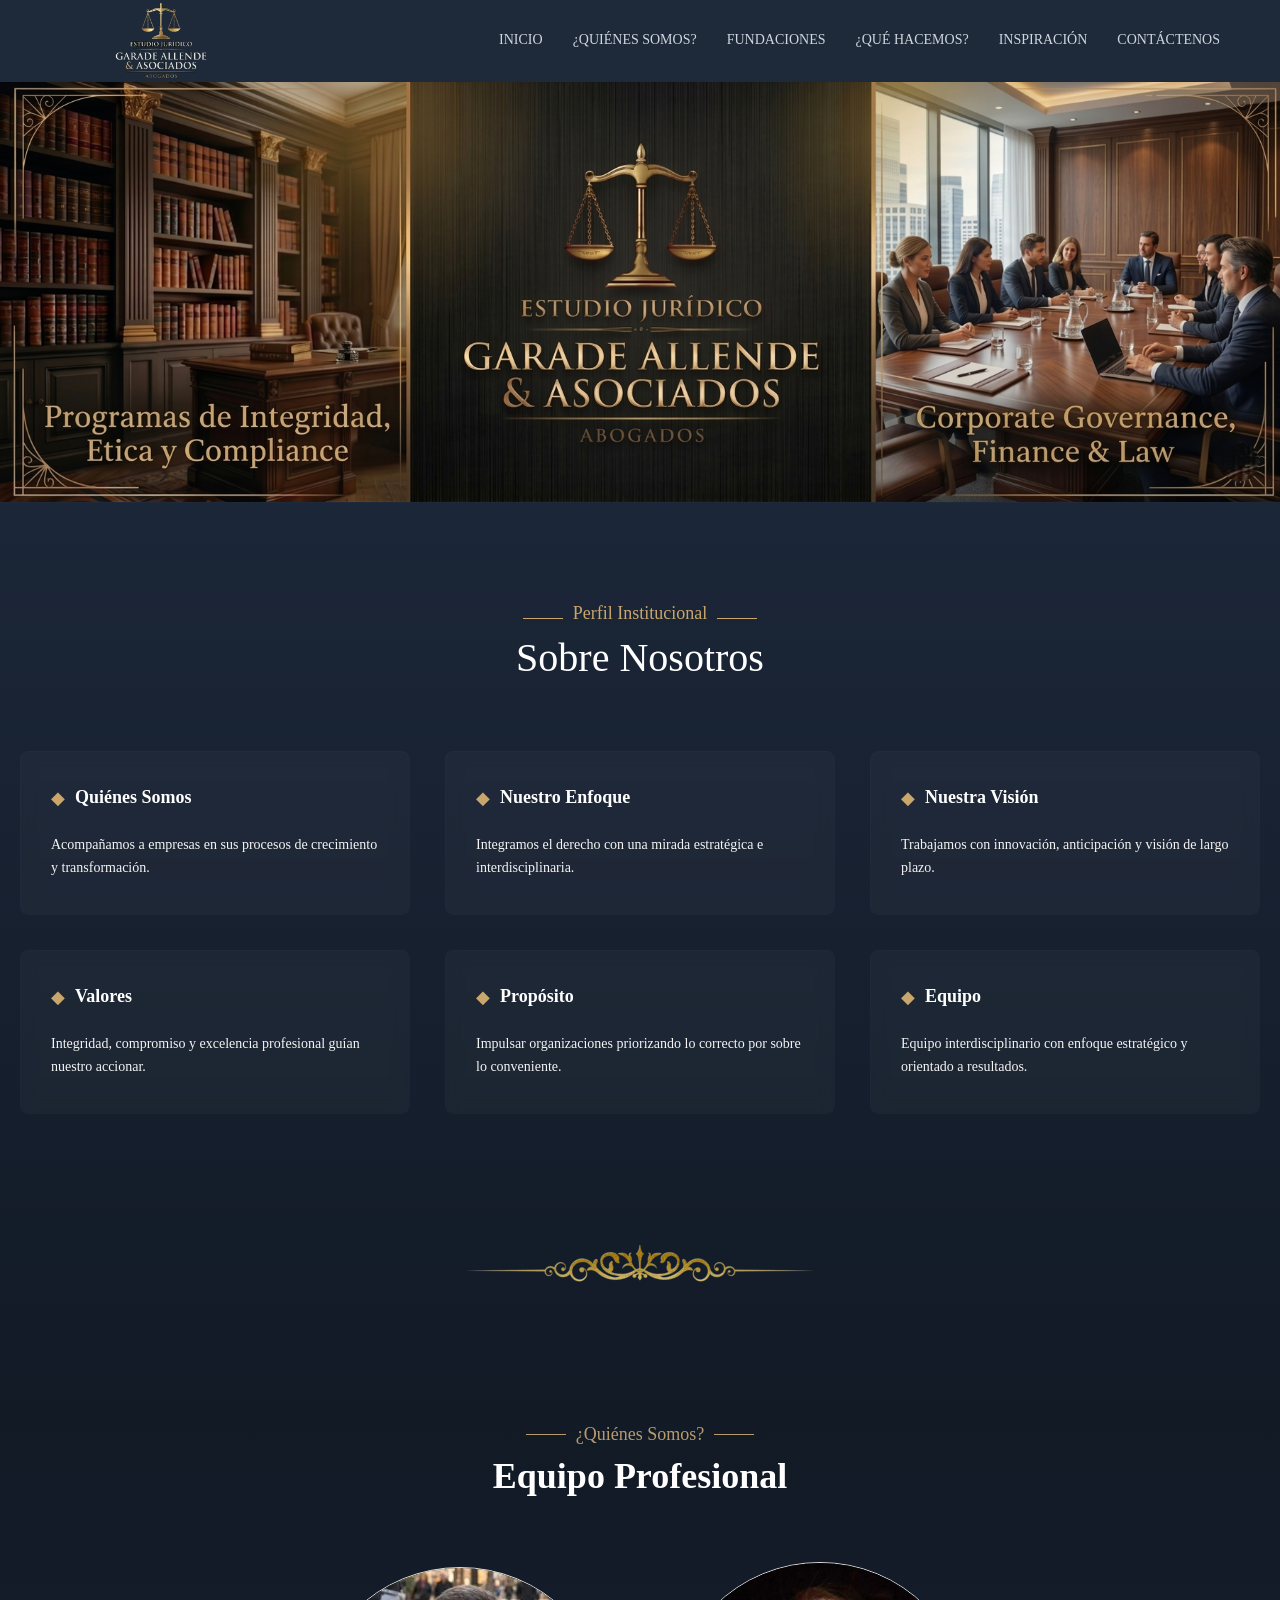
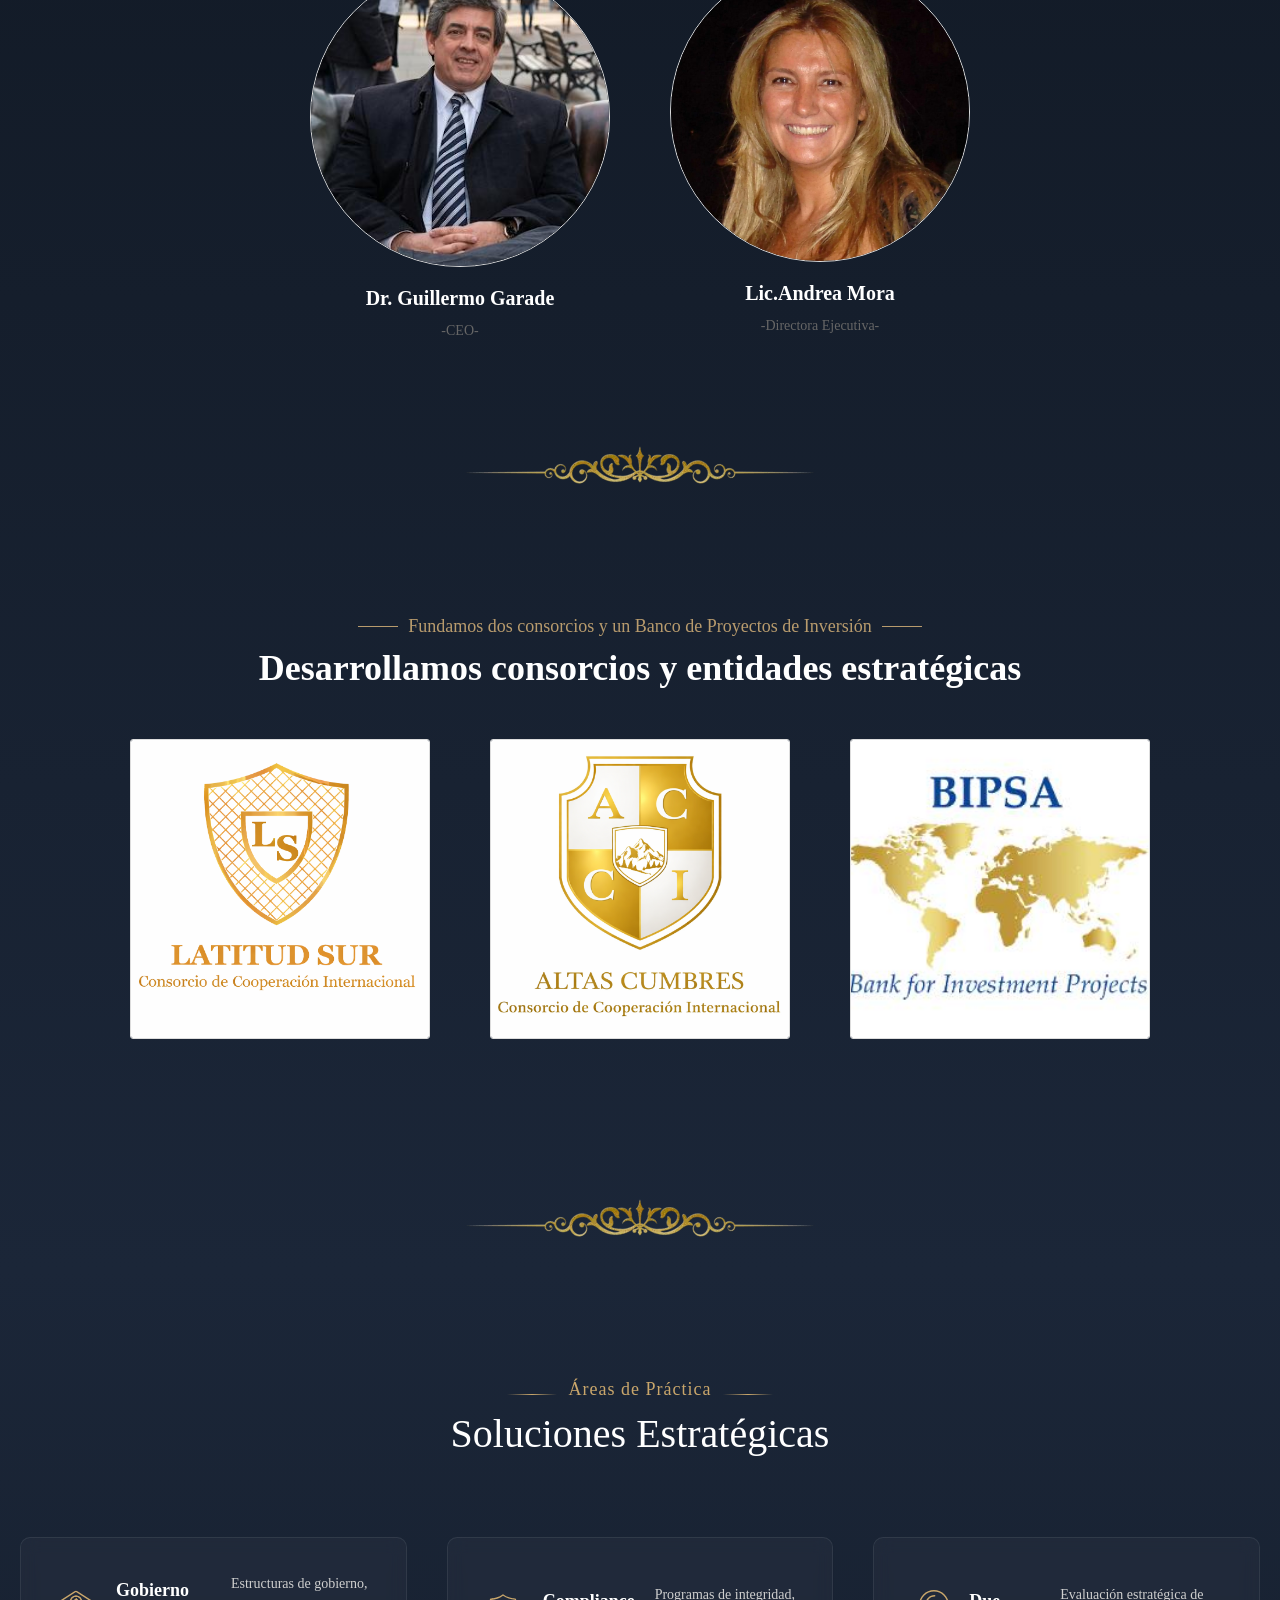
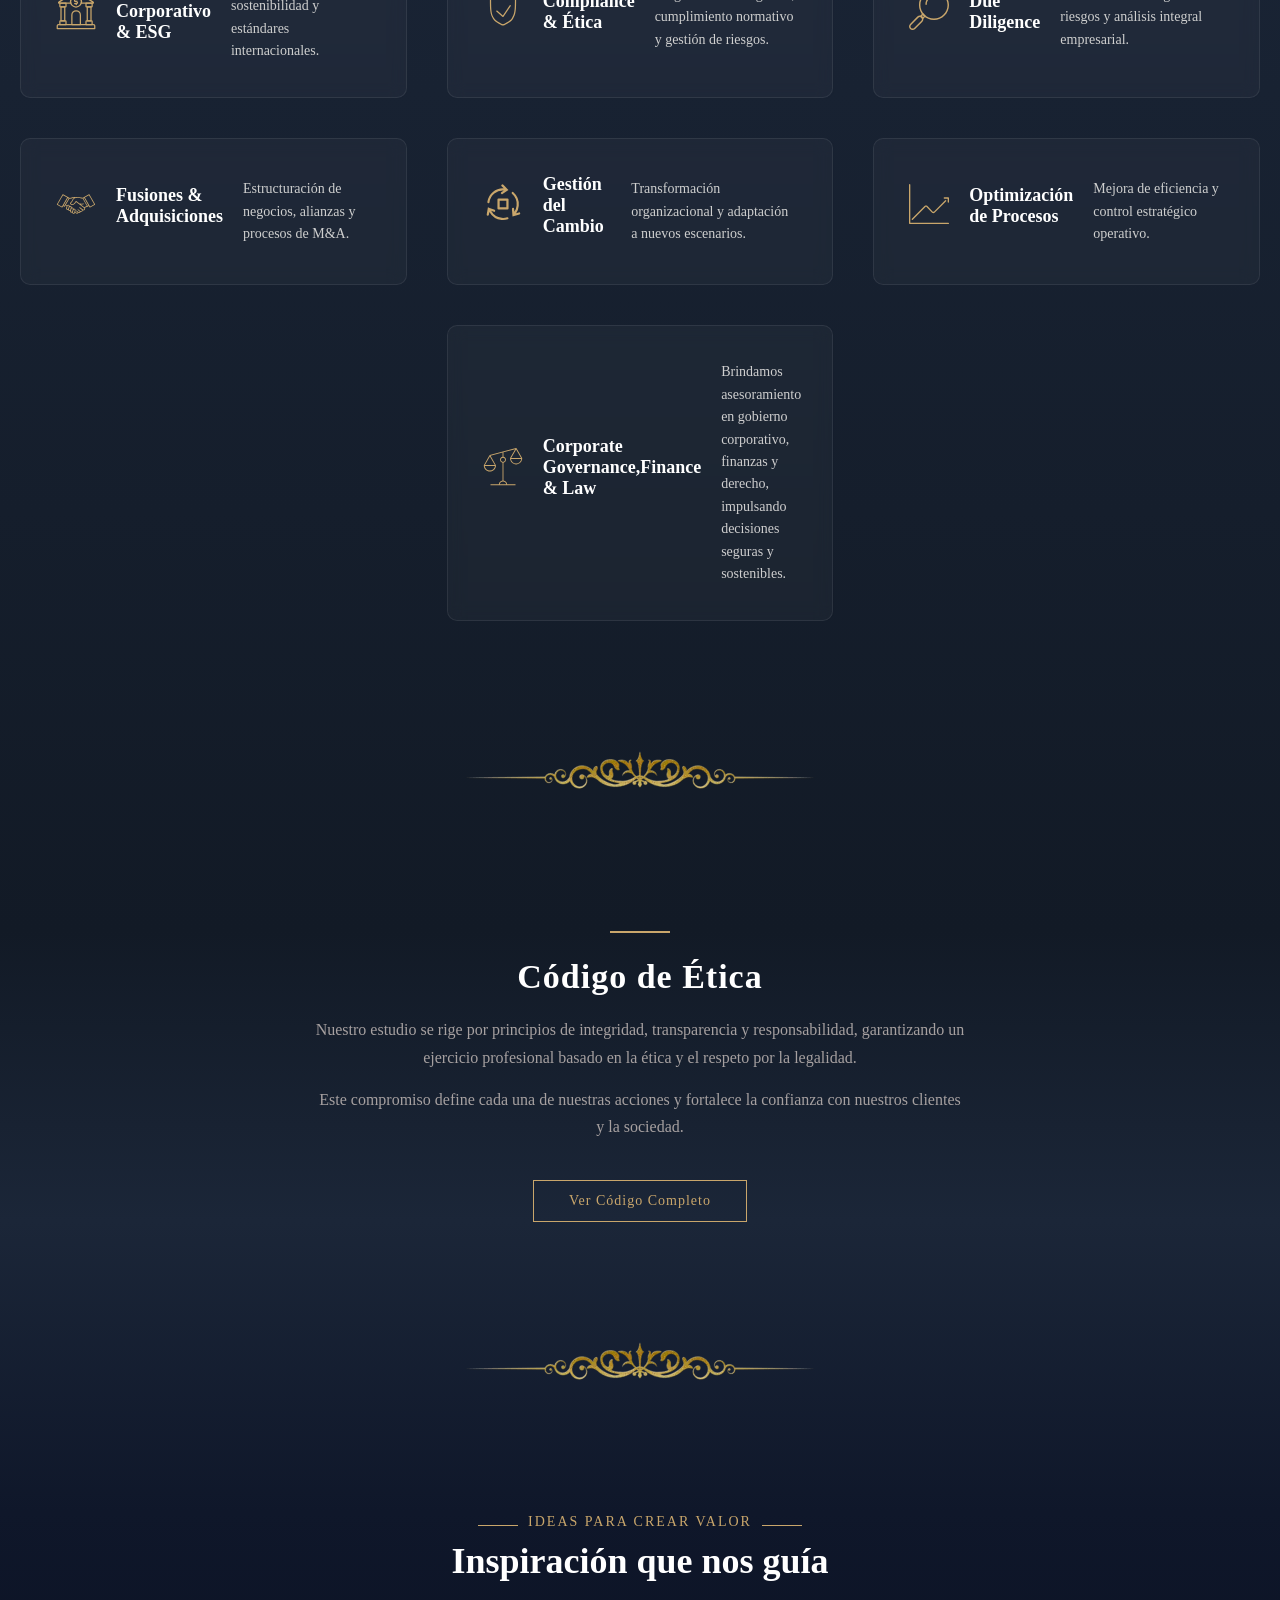
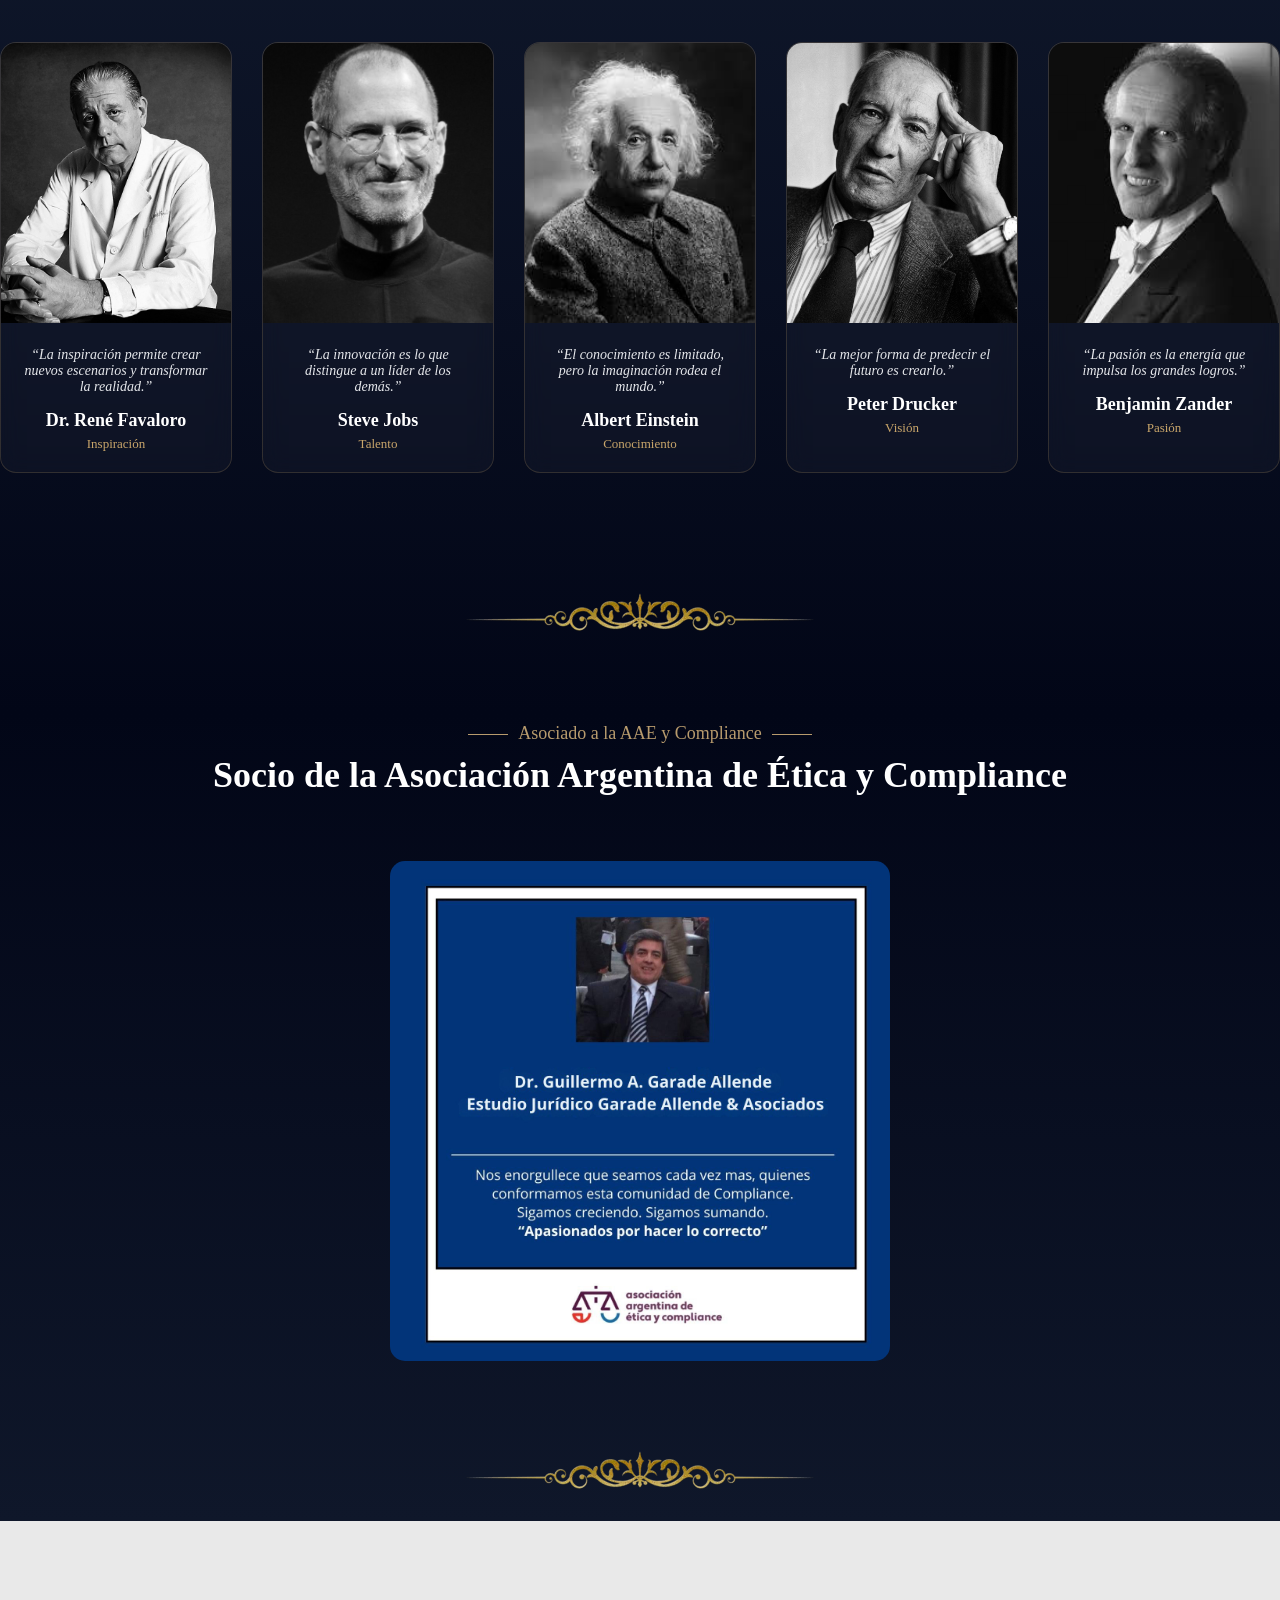
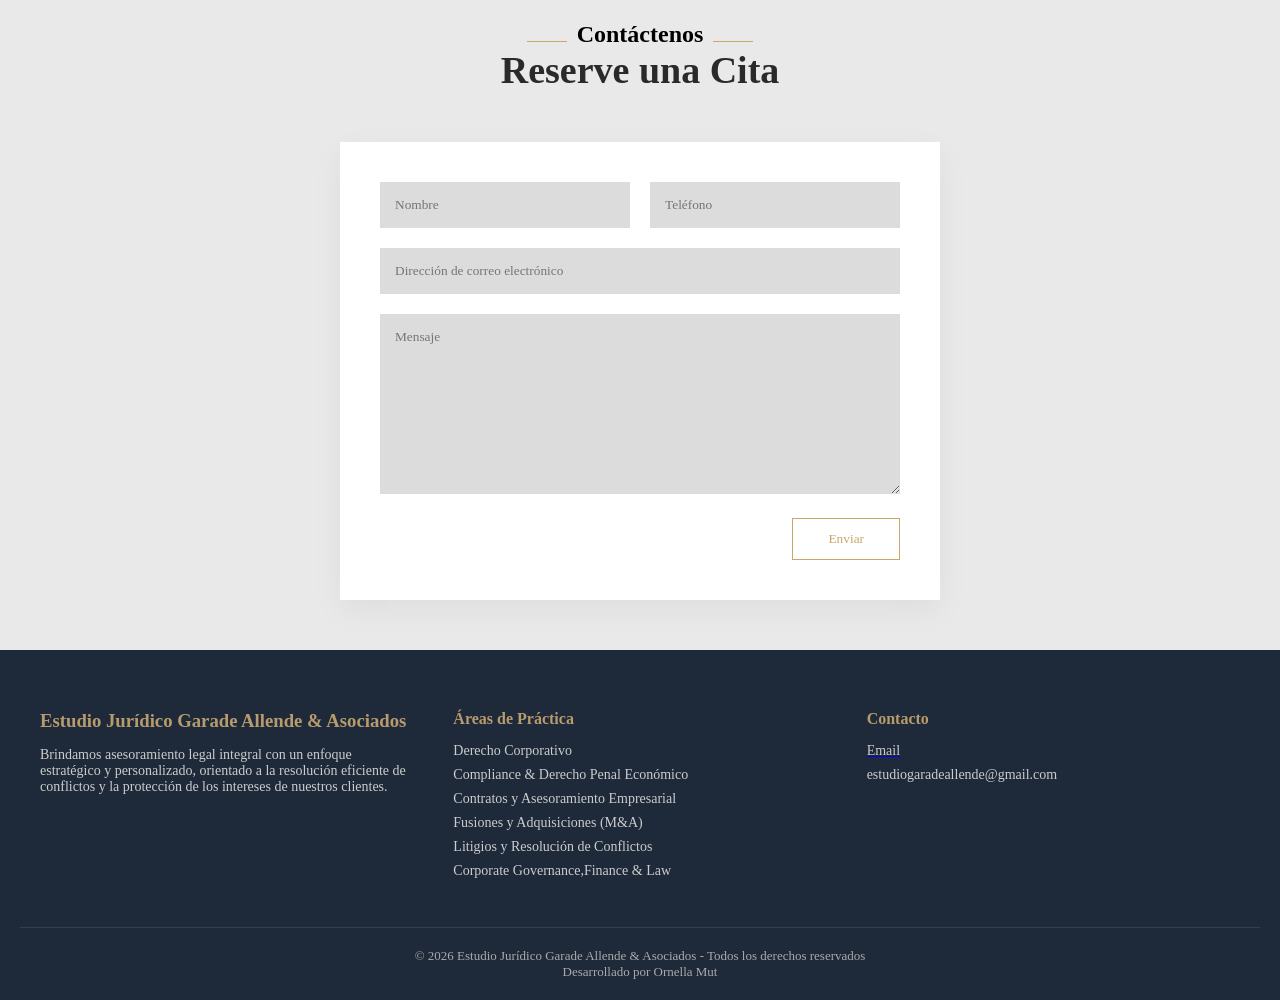
==== commit 129a2417: "Merge branch 'main' of https://github.com/ornemut14/Landing-estudio-Juridico" ====
--- a/index.html
+++ b/index.html
@@ -104,7 +104,7 @@
 
   <div class="equipo-header">
     <span class="subtitulo">¿Quiénes Somos?</span>
-    <h2>Nuestros Directivos</h2>
+    <h2>Equipo Profesional</h2>
   </div>
 
   <div class="equipo-container" >
@@ -122,7 +122,7 @@
     <!-- PERSONA 3 -->
     <div class="persona">
       <img src="assets/abo2.jpg" alt="Mariano Costanza">
-      <h4>Andrea Mora</h4>
+      <h4>Lic.Andrea Mora</h4>
       <p>
         -Directora Ejecutiva-
       </p>
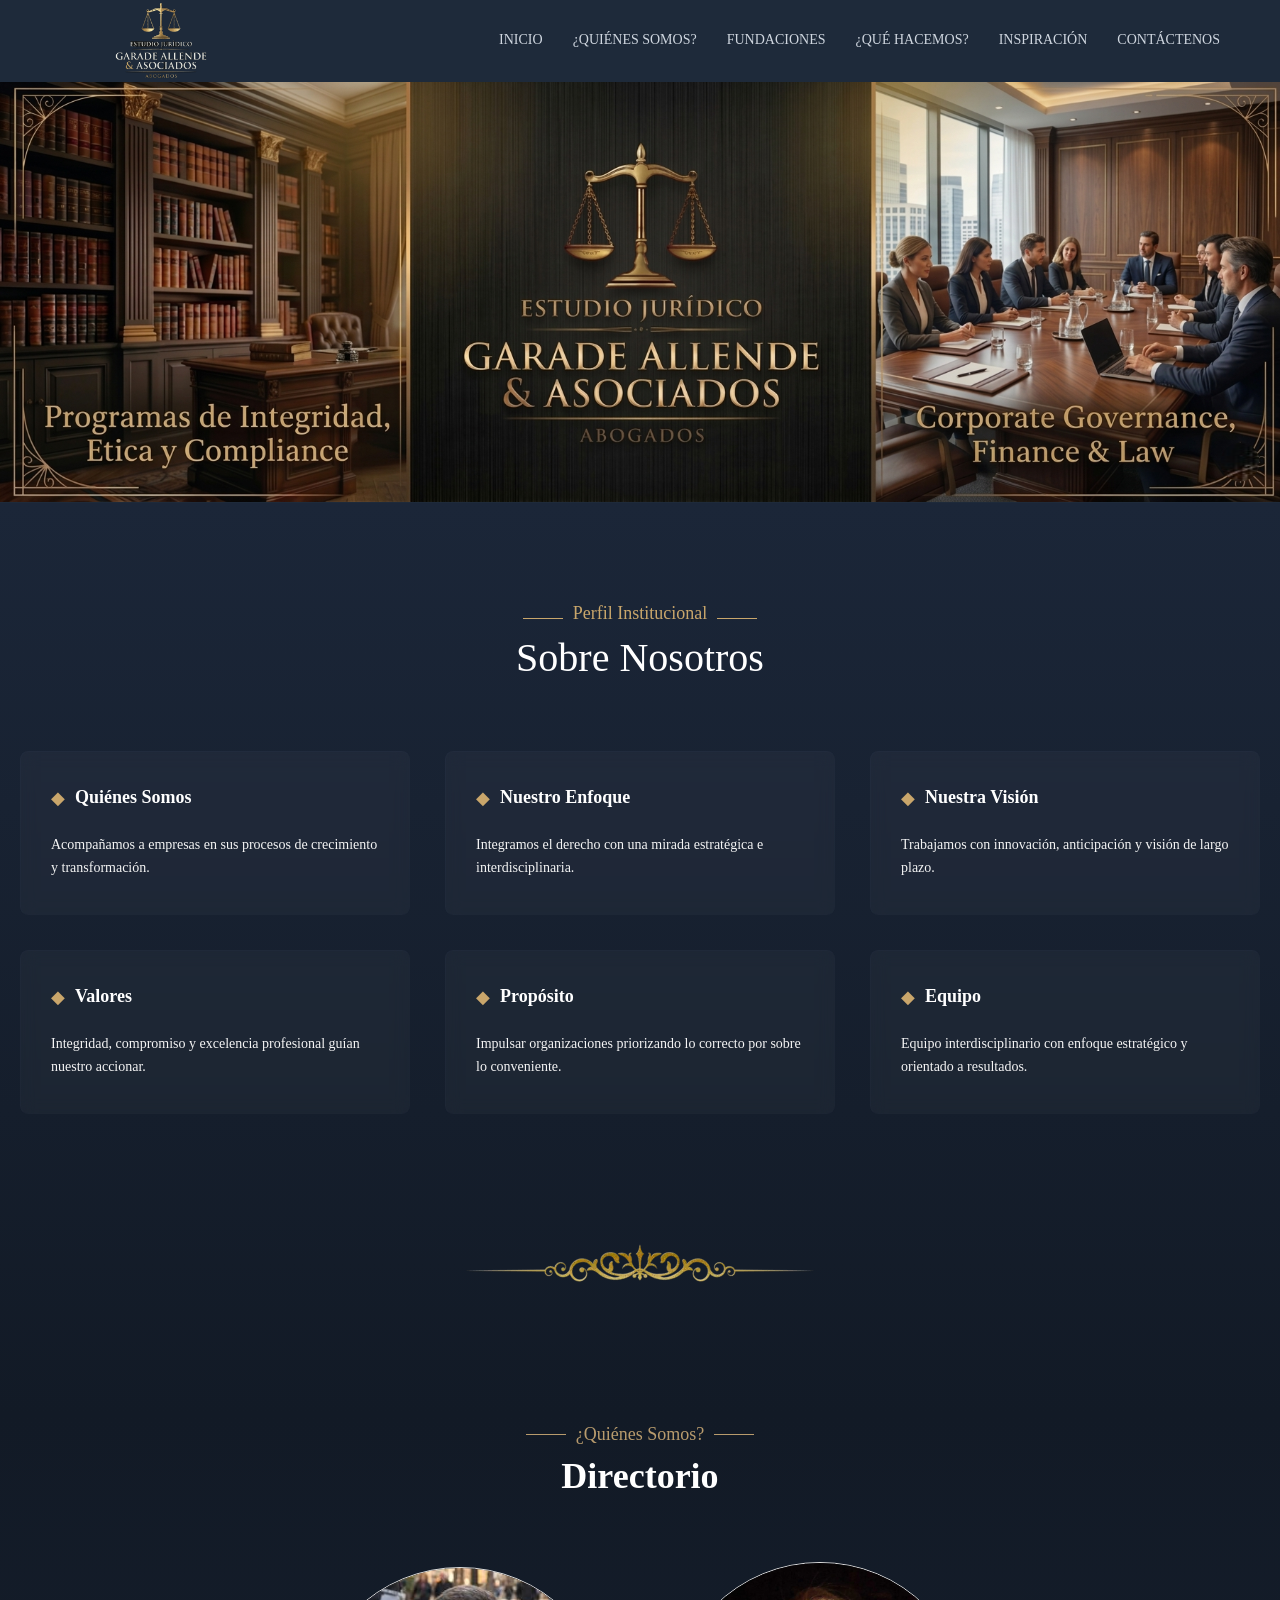
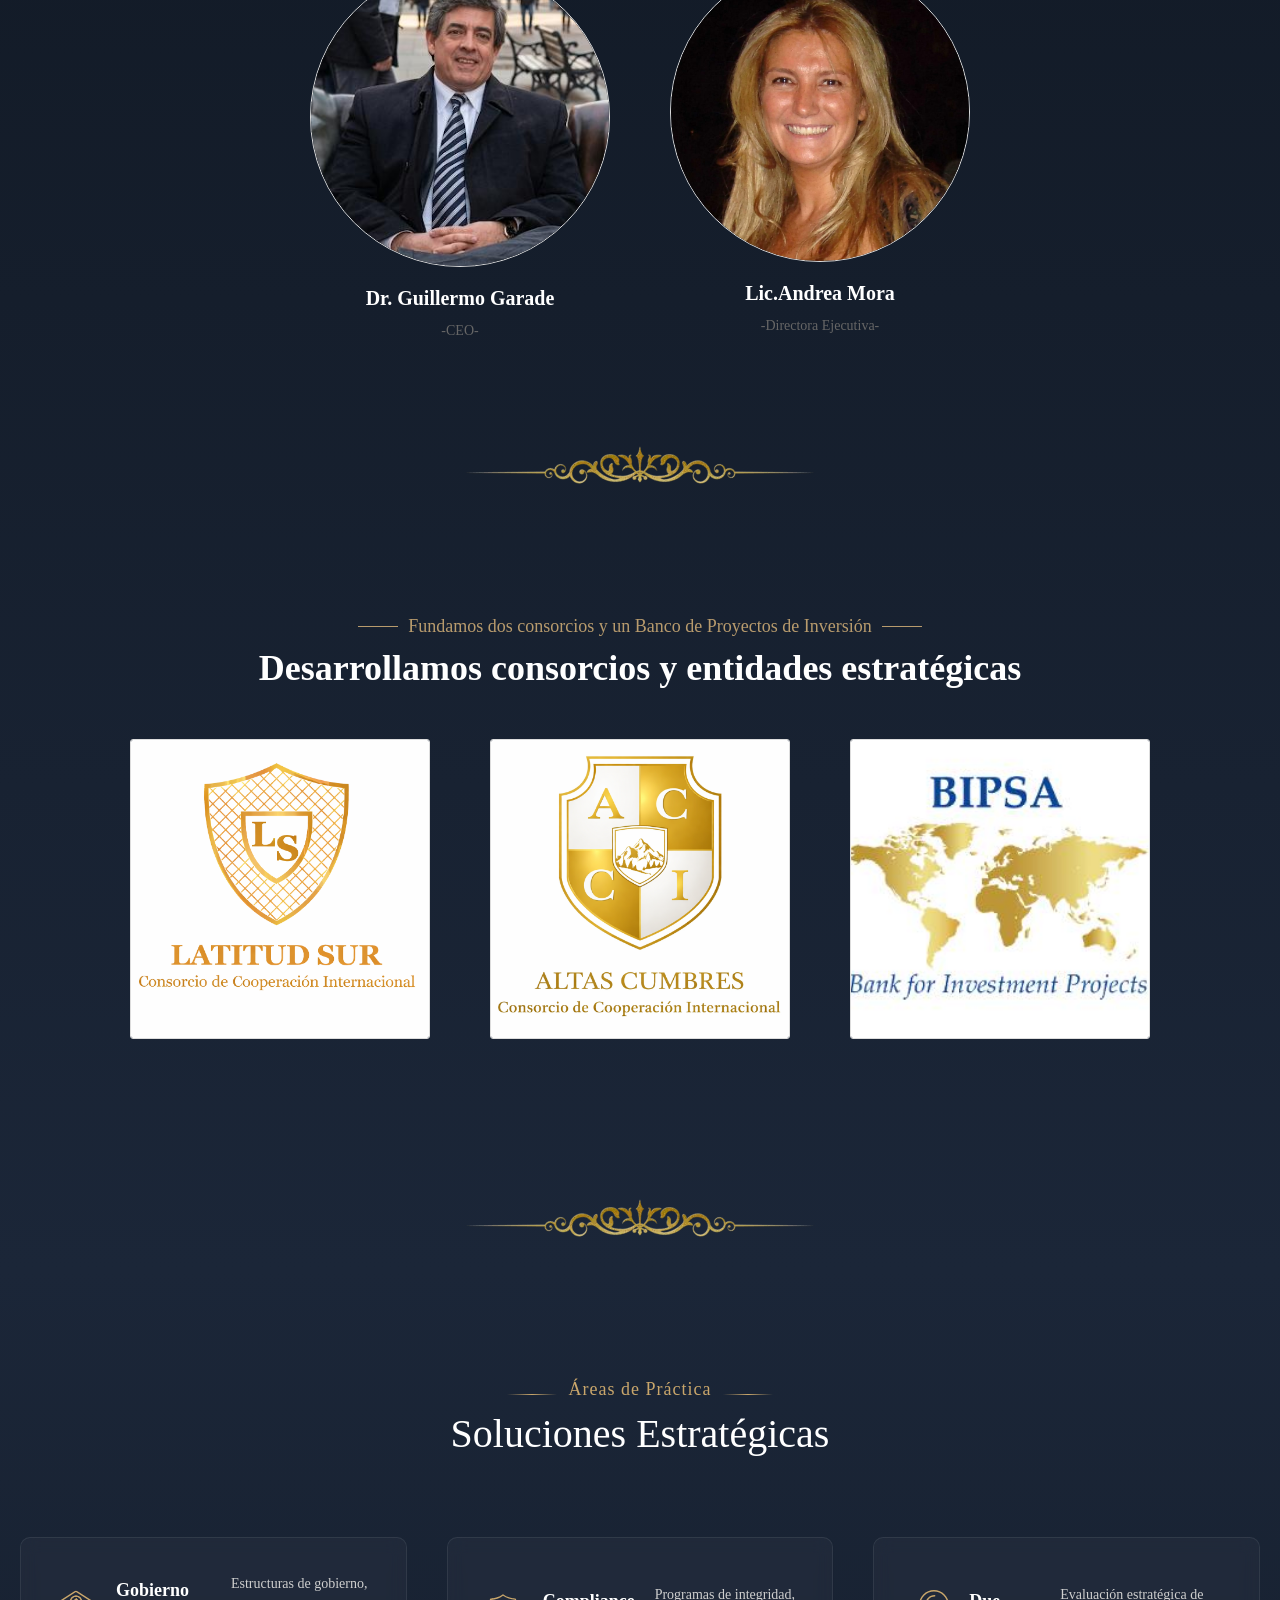
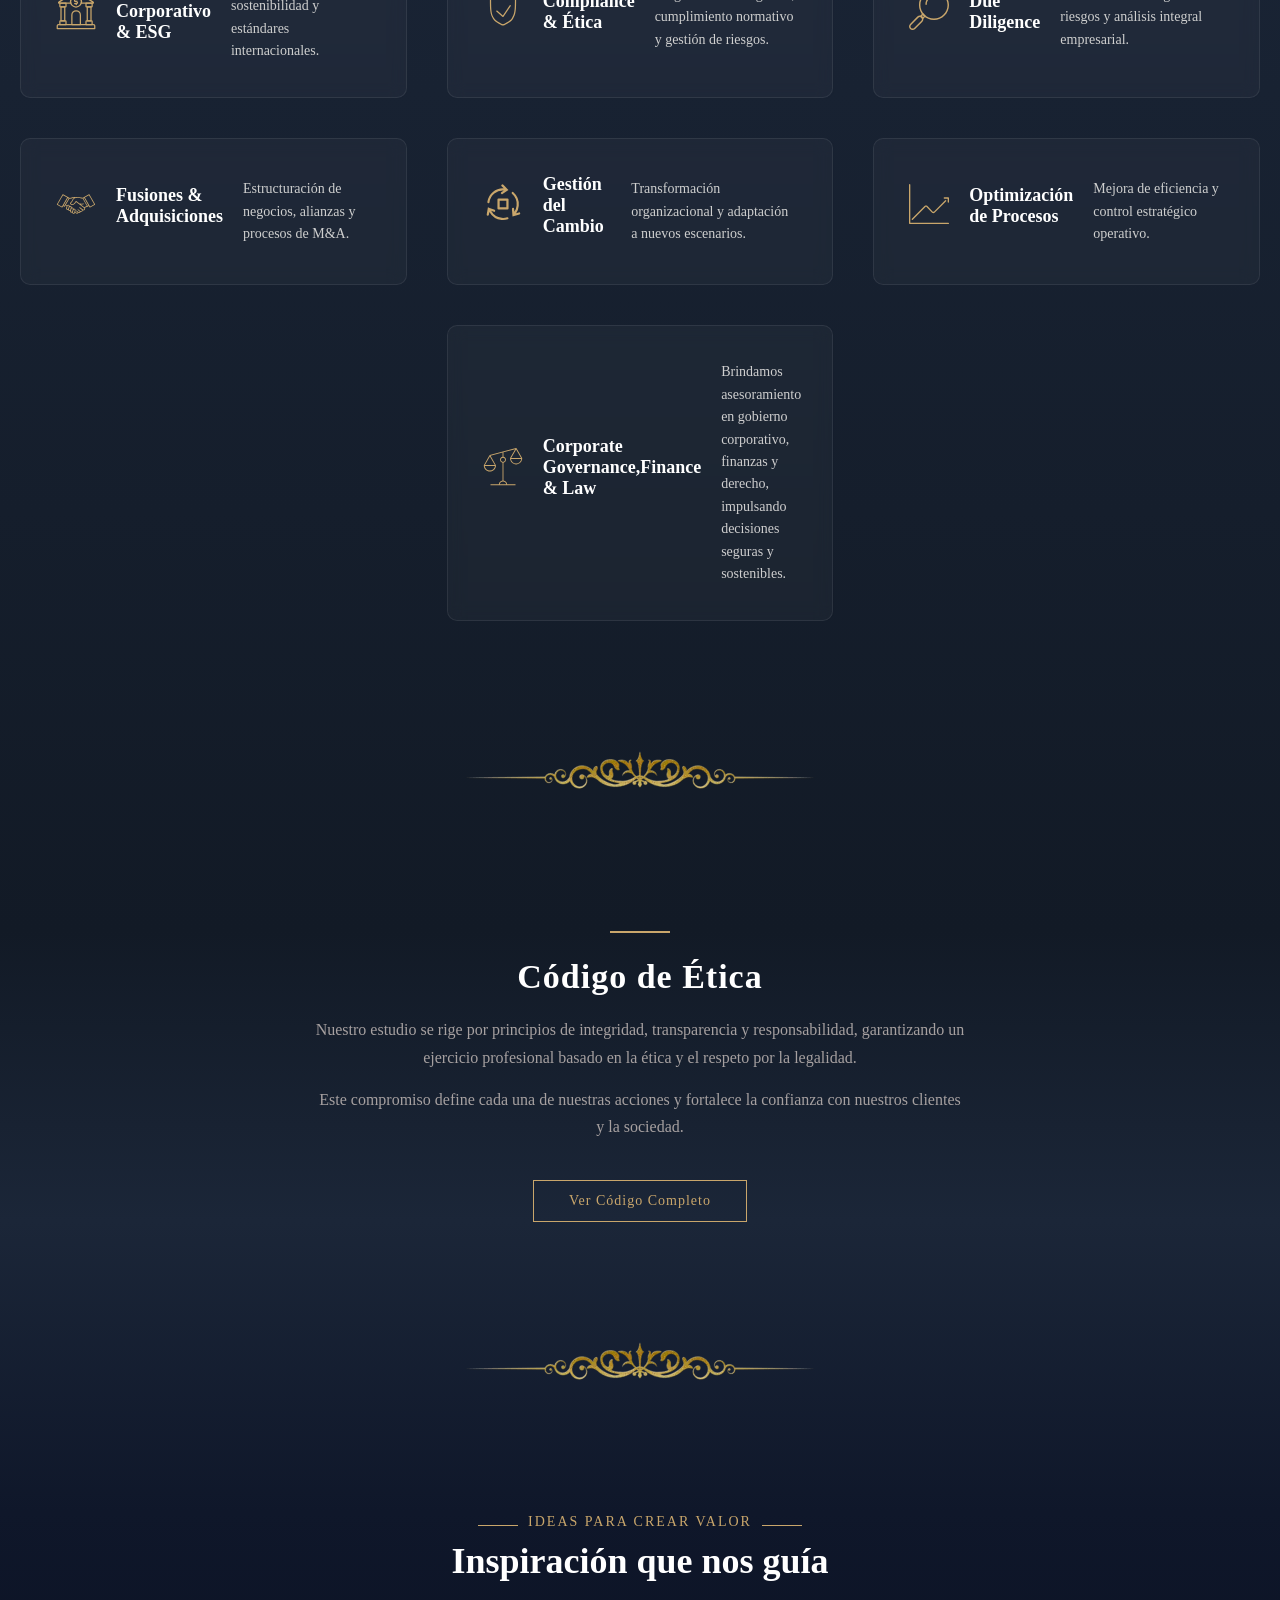
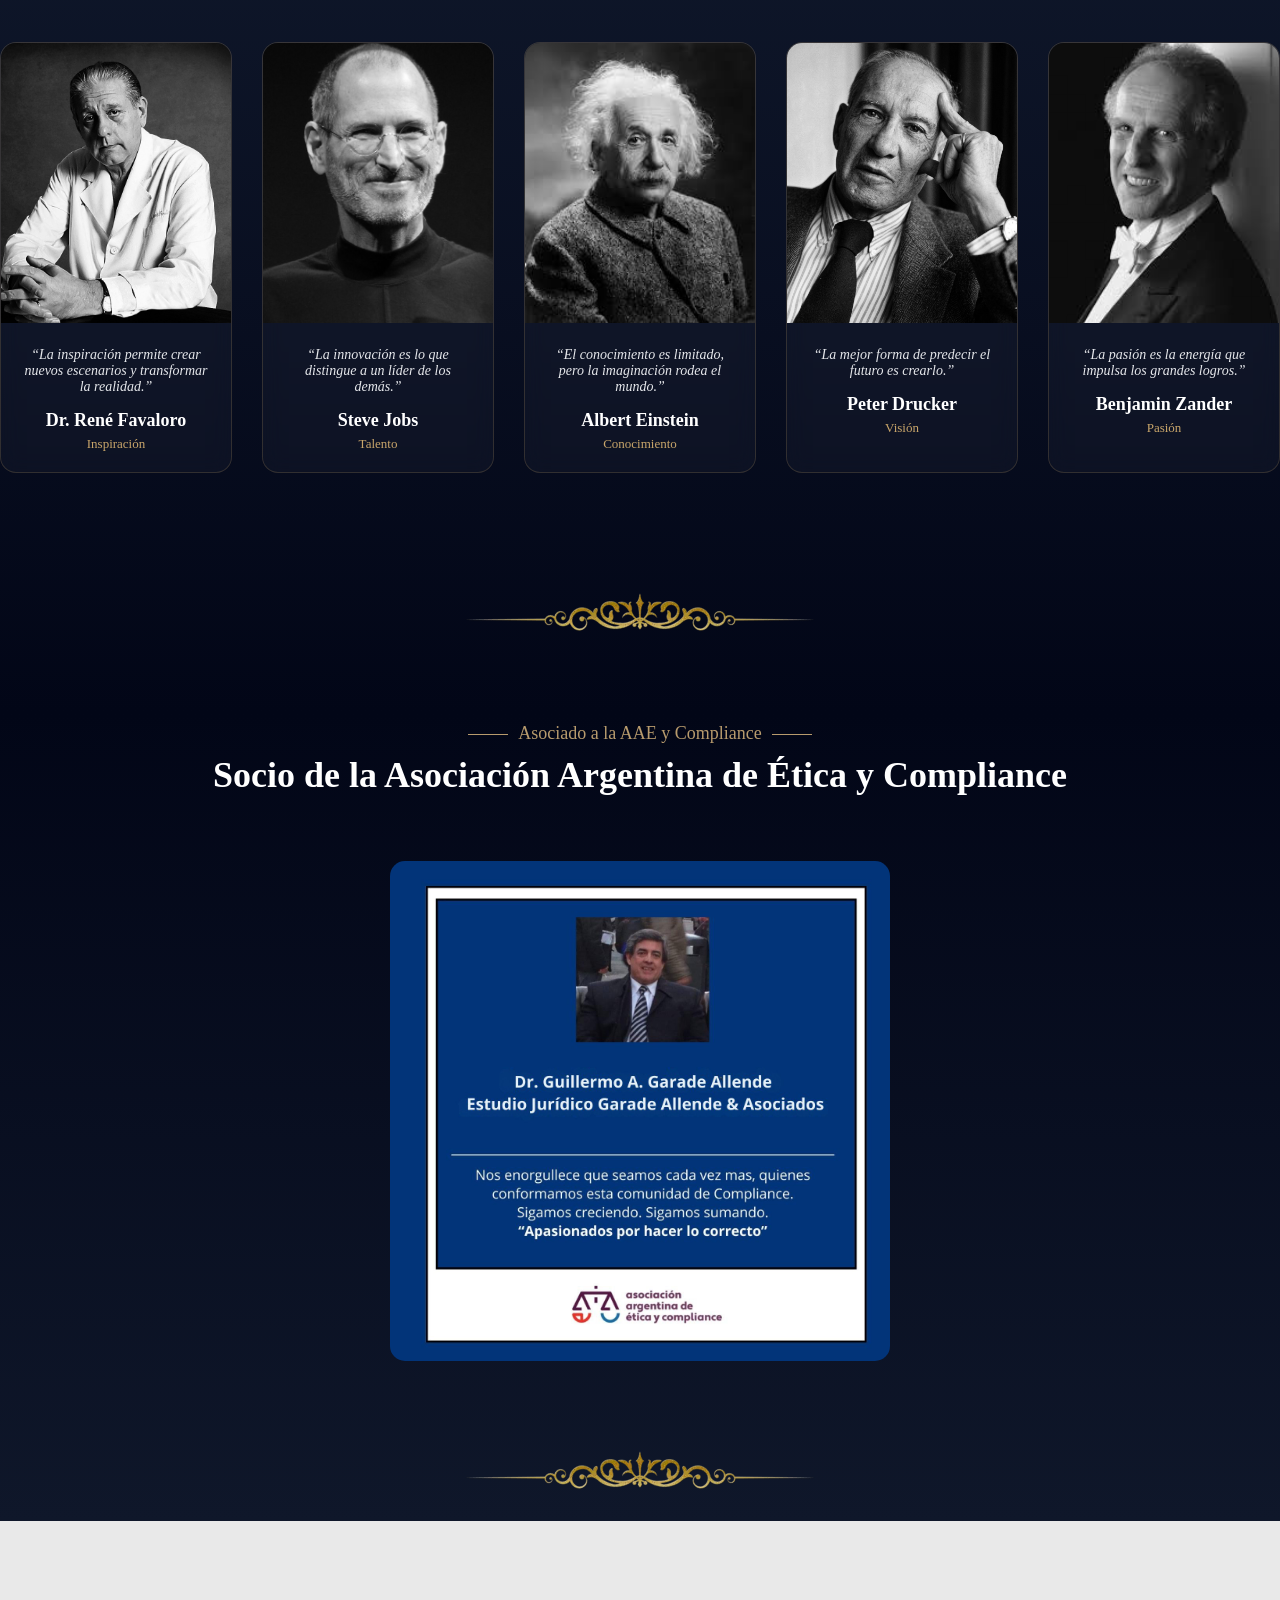
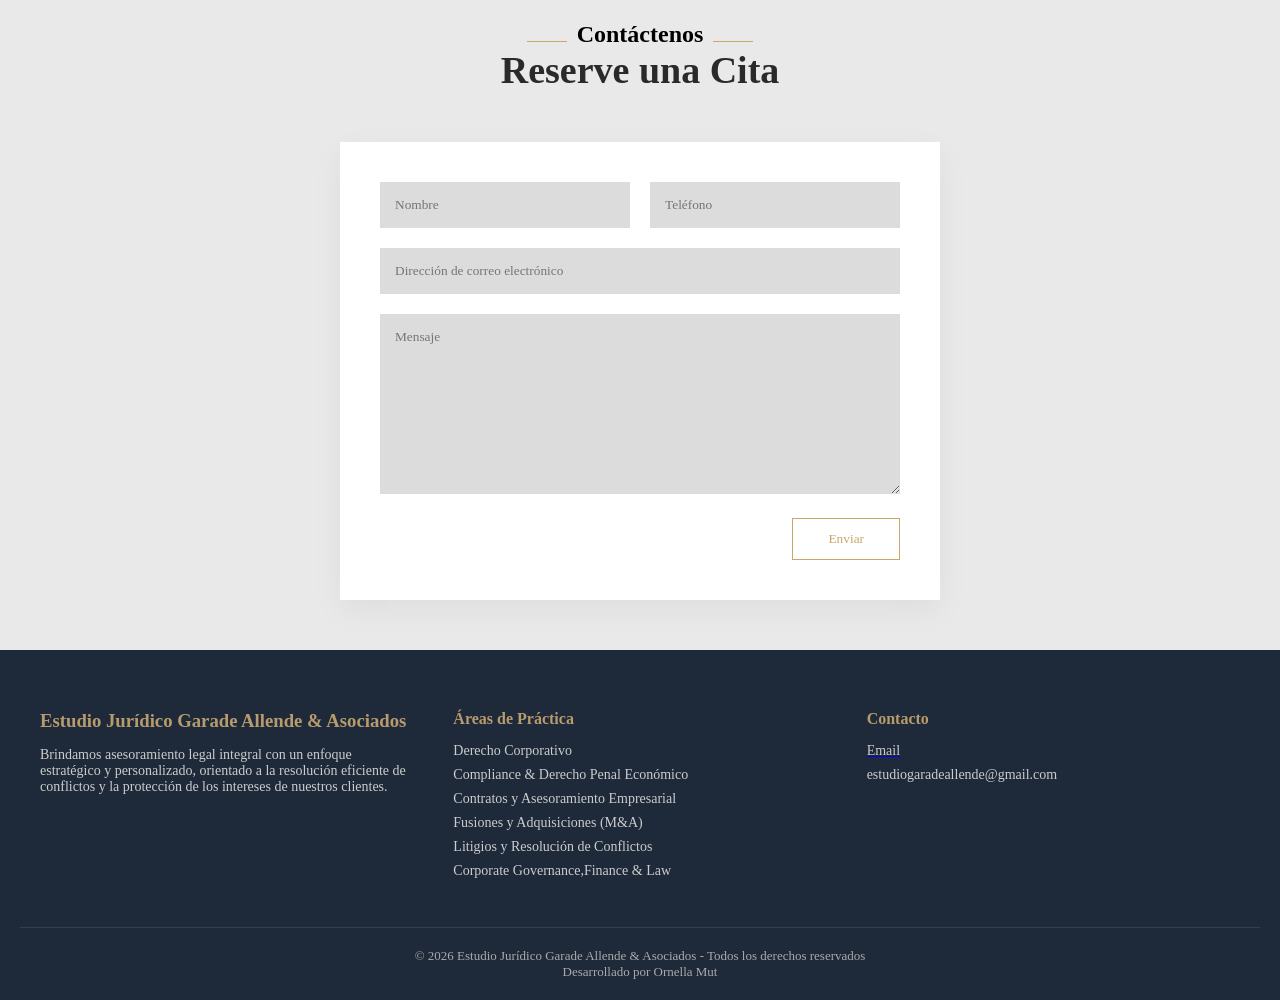
==== commit 7b4f232d: "guardando cambios antes del pull" ====
--- a/index.html
+++ b/index.html
@@ -15,6 +15,7 @@
 
   <!-- HEADER -->
   <header class="header">
+    
  <div class="logo">
   <img src="assets/logo.png" alt="Garade Allende y Asociados">
 </div>
@@ -104,7 +105,7 @@
 
   <div class="equipo-header">
     <span class="subtitulo">¿Quiénes Somos?</span>
-    <h2>Equipo Profesional</h2>
+    <h2>Directorio</h2>
   </div>
 
   <div class="equipo-container" >
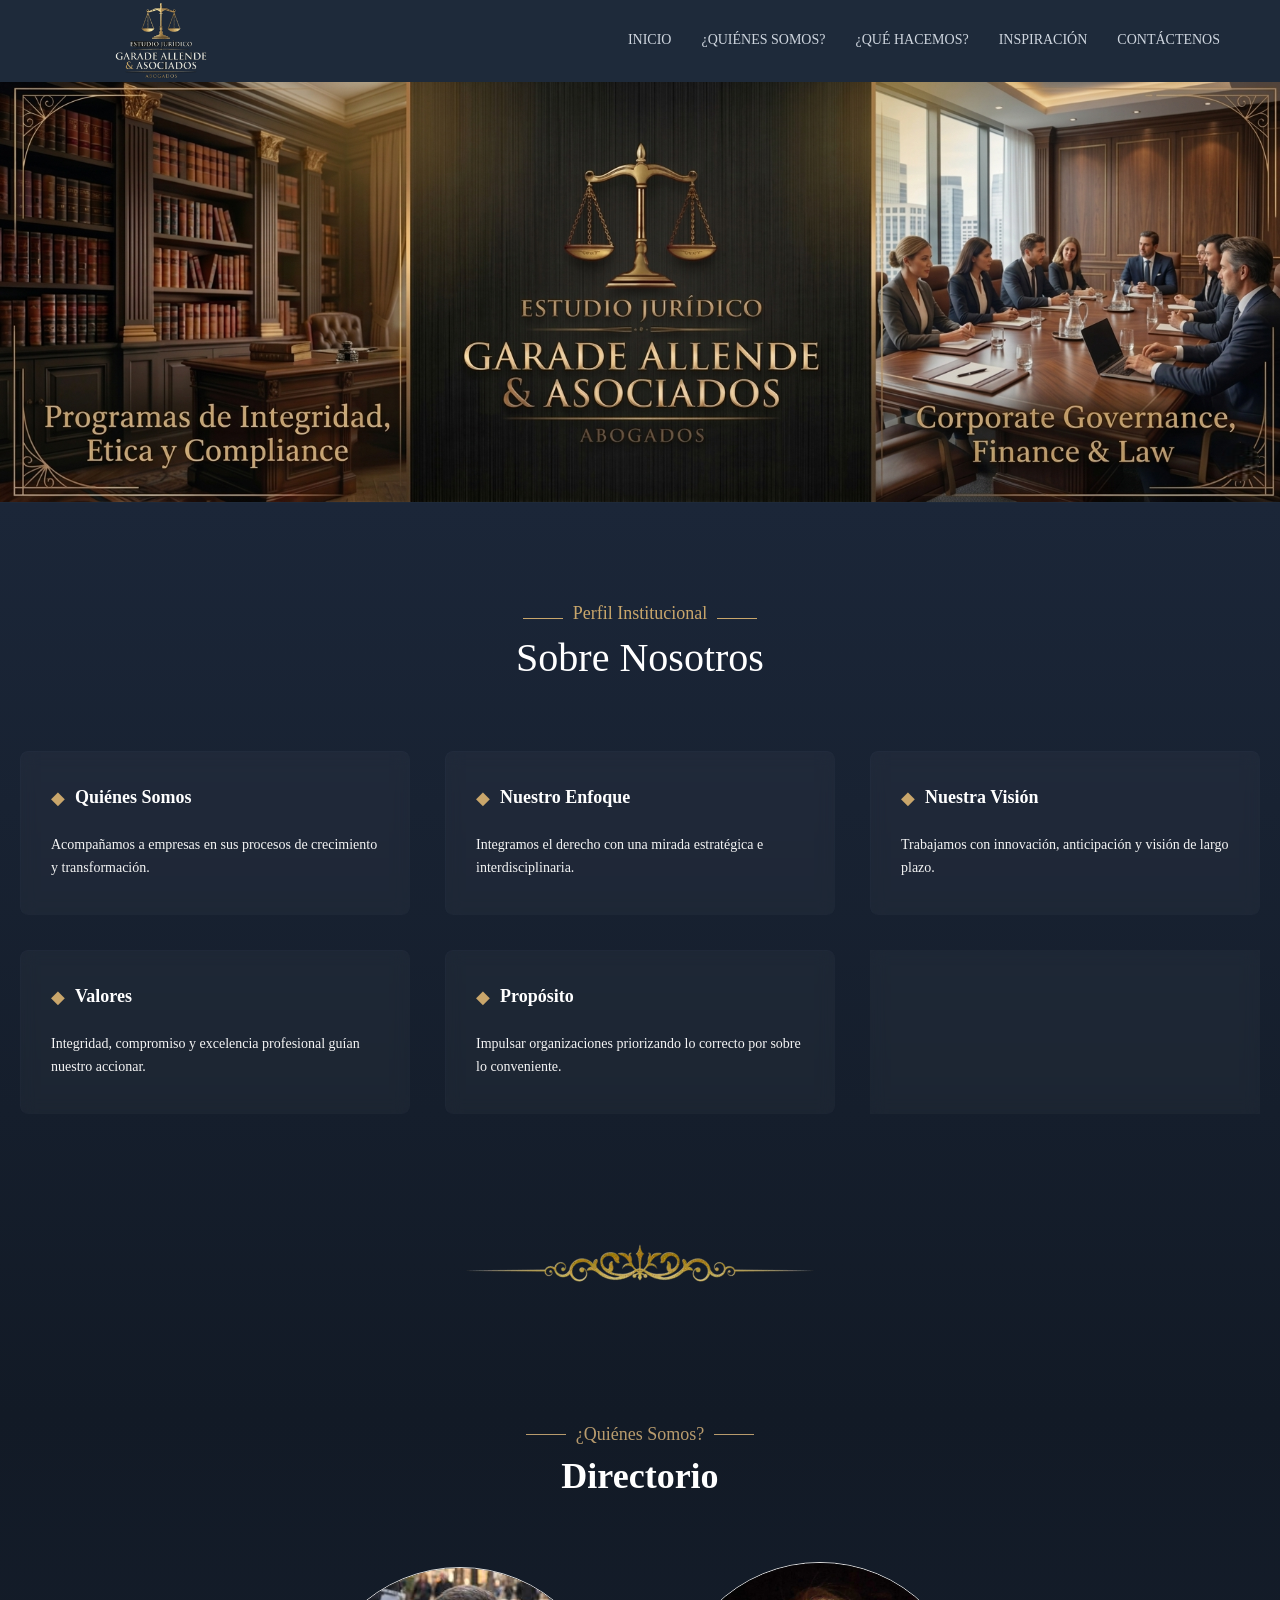
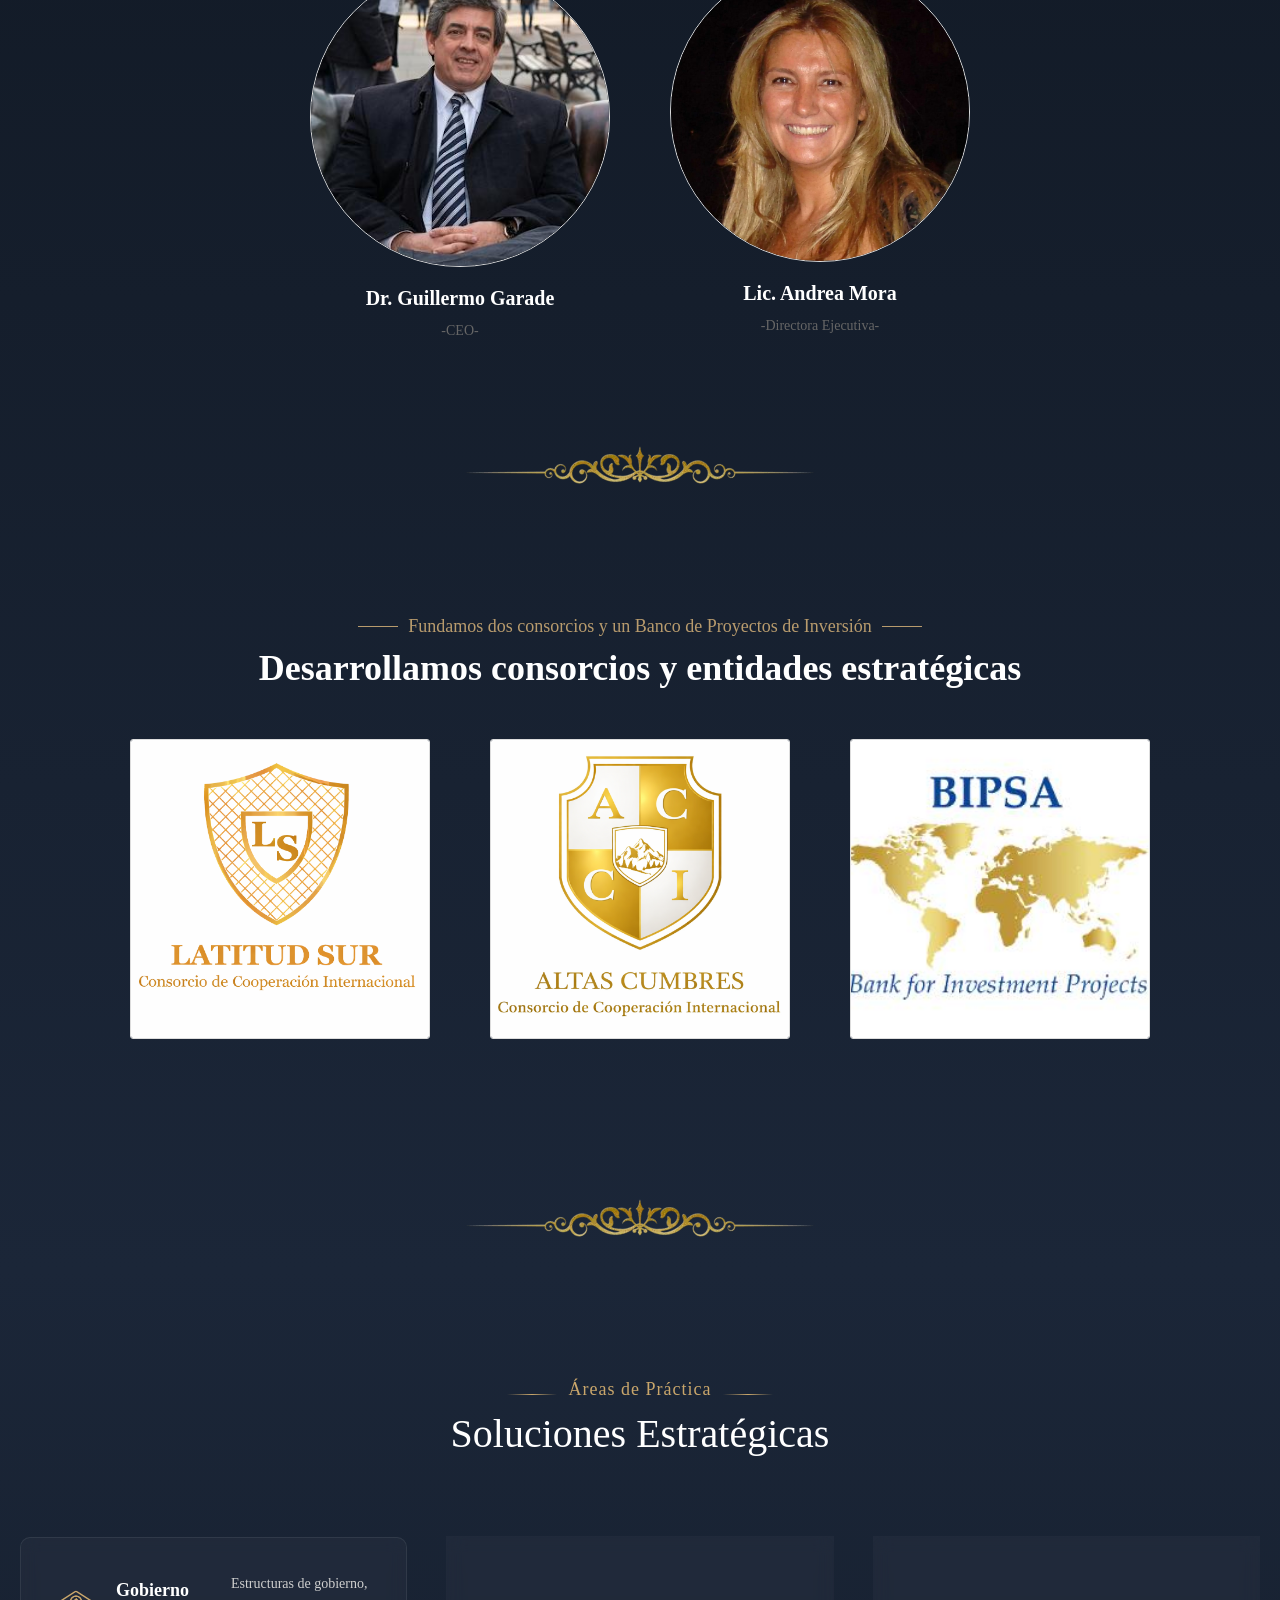
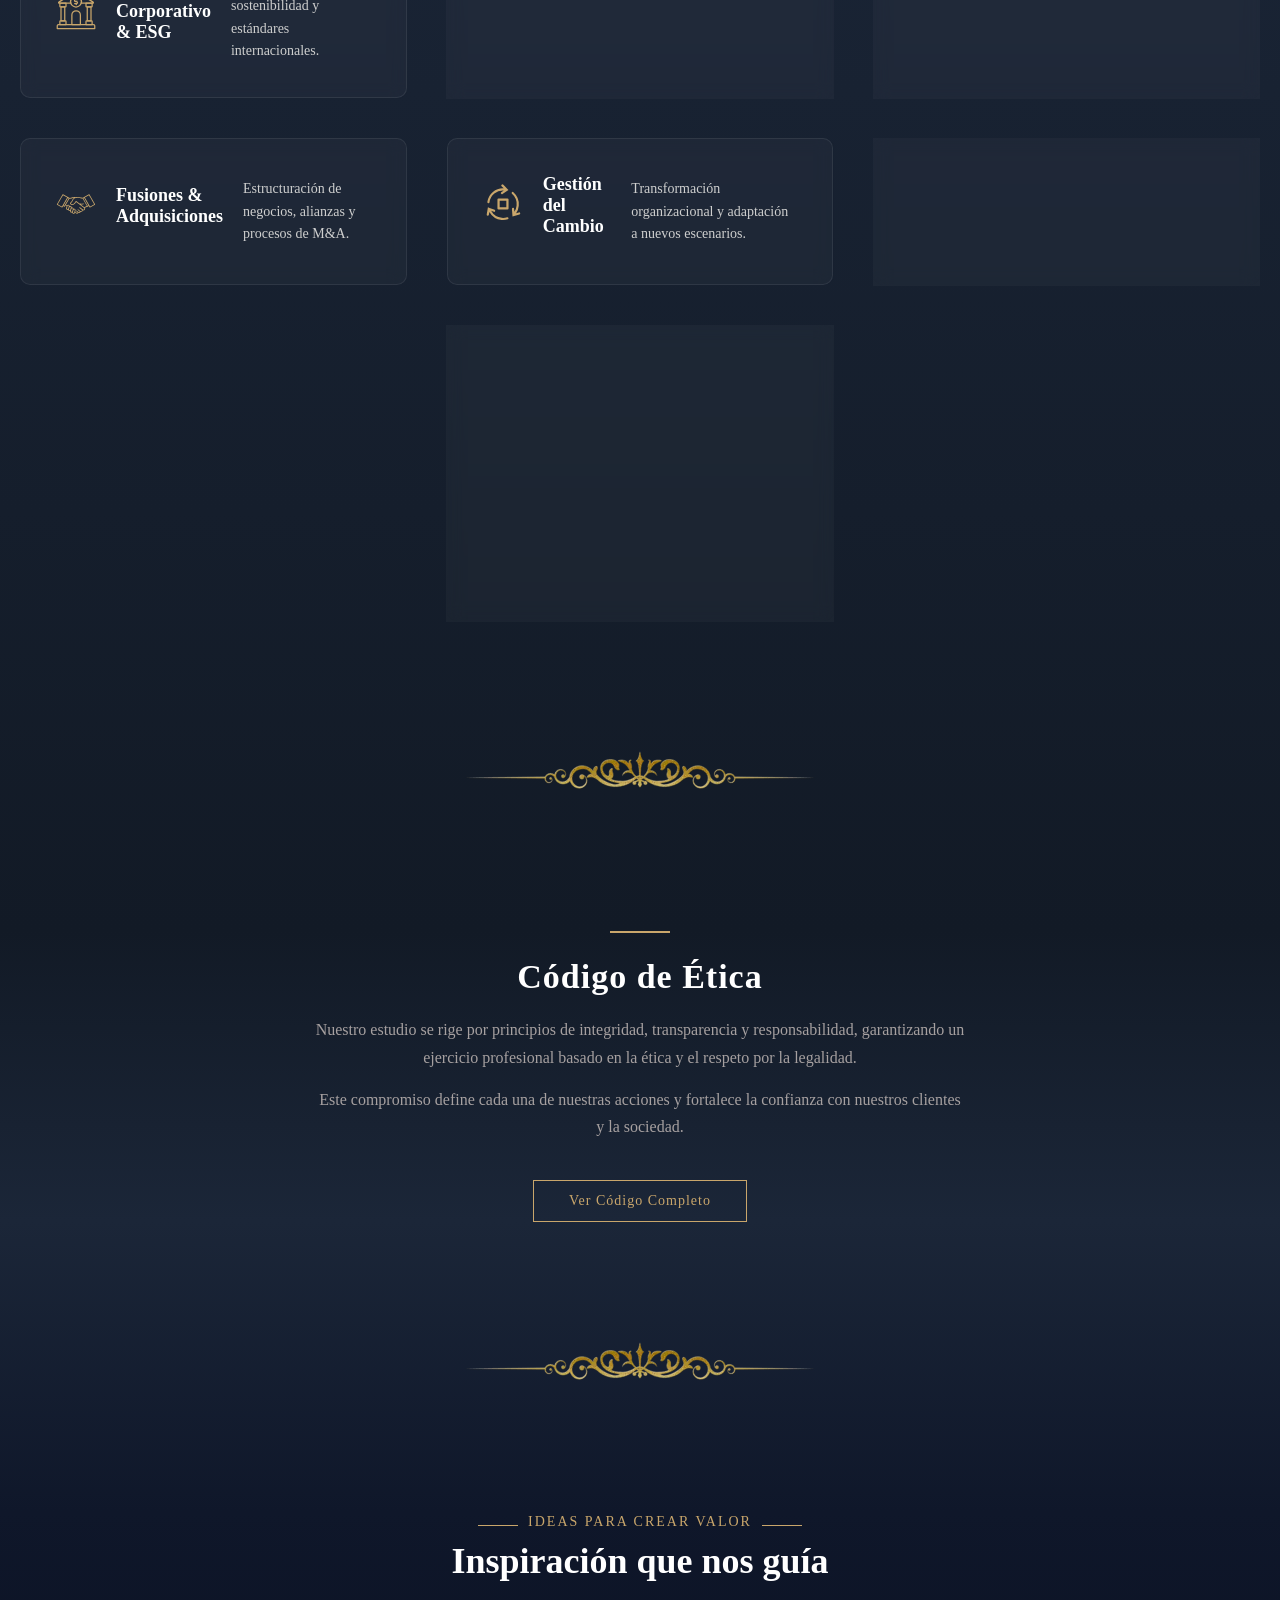
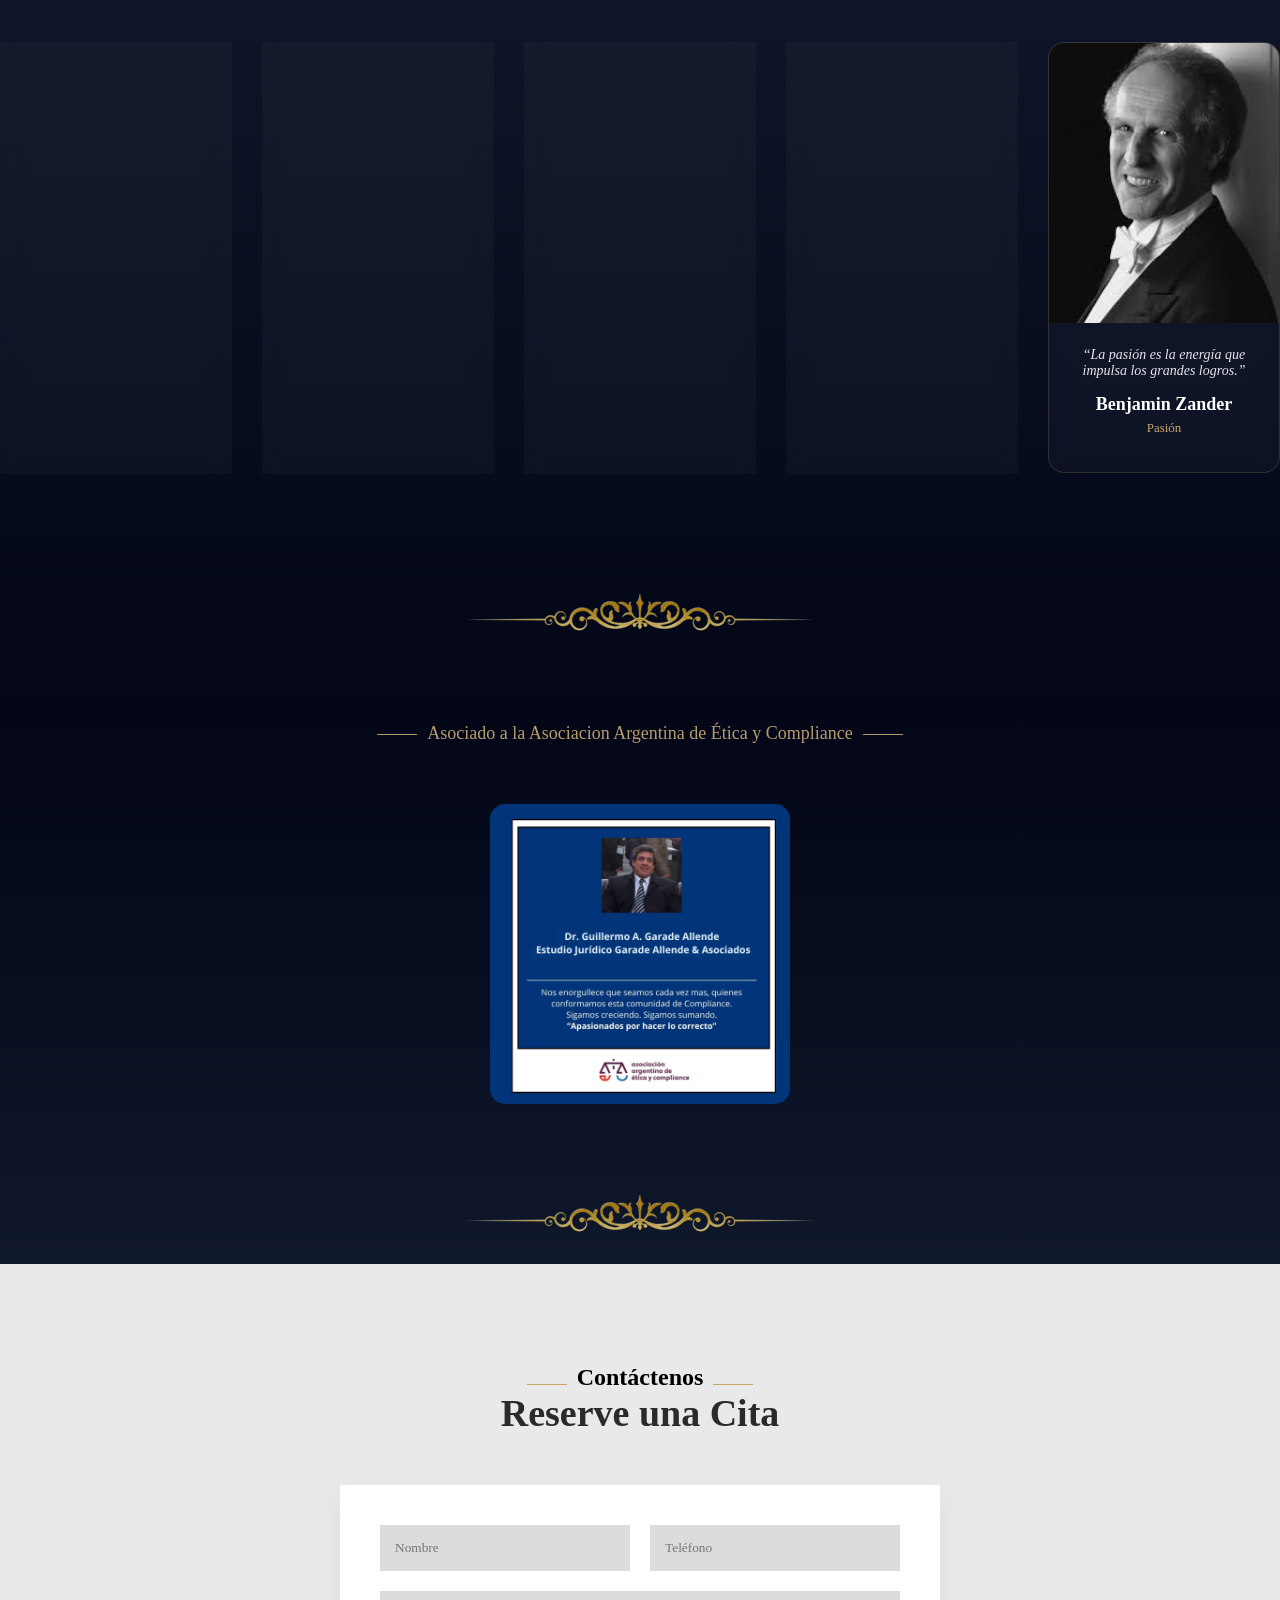
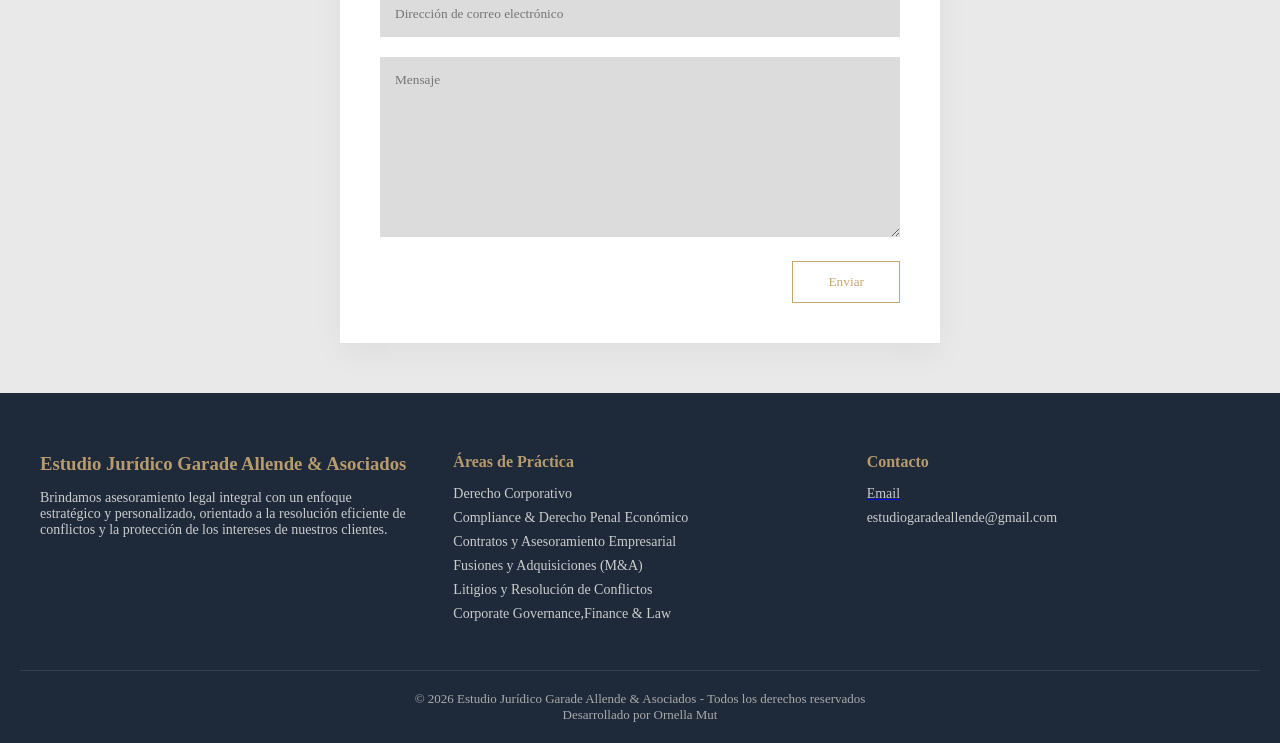
==== commit 01bacdec: "RESPONSIVE" ====
--- a/index.html
+++ b/index.html
@@ -19,11 +19,14 @@
  <div class="logo">
   <img src="assets/logo.png" alt="Garade Allende y Asociados">
 </div>
-
+  <div class="menu-toggle" id="menu-toggle">
+    <span></span>
+    <span></span>
+    <span></span>
+  </div>
     <nav class="nav">
       <a href="#inicio">INICIO</a>
       <a href="#quienes-somos">¿QUIÉNES SOMOS?</a>
-      <a href="#consorcio">FUNDACIONES</a>
       <a href="#servicios">¿QUÉ HACEMOS?</a>
       <a href="#inspiracion">INSPIRACIÓN</a>
       <a href="#contacto">CONTÁCTENOS</a>
@@ -123,7 +126,7 @@
     <!-- PERSONA 3 -->
     <div class="persona">
       <img src="assets/abo2.jpg" alt="Mariano Costanza">
-      <h4>Lic.Andrea Mora</h4>
+      <h4>Lic. Andrea Mora</h4>
       <p>
         -Directora Ejecutiva-
       </p>
@@ -363,8 +366,7 @@
 <section class="credentials" id="compliance">
 
   <div class="equipo-header">
-    <span class="subtitulo">Asociado a la AAE y Compliance</span>
-    <h2>Socio de la Asociación Argentina de Ética y Compliance</h2>
+    <span class="subtitulo">Asociado a la Asociacion Argentina de Ética y Compliance</span>
   </div>
 
   <div class="equipo-container" >
@@ -374,6 +376,8 @@
     <img src="assets/hrdivider.png" />
   </div>
 
+
+  
 </section>
 <section class="contact" id="contacto">
   <div class="container">
@@ -459,6 +463,18 @@
       }
     });
   });
+    const toggle = document.getElementById("menu-toggle");
+  const nav = document.querySelector(".nav");
+
+  toggle.addEventListener("click", () => {
+    nav.classList.toggle("active");
+  });
+
+  document.querySelectorAll(".nav a").forEach(link => {
+    link.addEventListener("click", () => {
+      nav.classList.remove("active");
+    });
+  });
 </script>
 </body>
 </html>
--- a/style.css
+++ b/style.css
@@ -4,6 +4,17 @@
   padding: 0;
   box-sizing: border-box;
   font-family: 'Georgia', serif;
+}
+* {
+  max-width: 100%;
+}
+html, body {
+  overflow-x: hidden;
+  width: 100%;
+}
+body {
+  overflow-x: hidden;
+  max-width: 100%;
 }
 body {
   padding-top: 80px;
@@ -56,6 +67,97 @@
   color: #ffffff;
 }
 
+/*RESPONSIVE*/
+/* ===== RESPONSIVE HEADER ===== */
+
+/* TABLET */
+@media (max-width: 1024px) {
+
+  .header {
+    padding: 0 30px;
+  }
+
+  .nav {
+    gap: 20px;
+  }
+
+  .logo img {
+    height: 80px;
+  }
+}
+.menu-toggle {
+  display: none; /* oculto en PC */
+  flex-direction: column;
+  gap: 5px;
+  cursor: pointer;
+}
+
+.menu-toggle span {
+  width: 25px;
+  height: 3px;
+  background: #cfd6df;
+}
+
+/* MOBILE */
+@media (max-width: 768px) {
+
+  .header {
+    padding: 0 20px;
+    height: 70px;
+  }
+
+  .logo img {
+    height: 50px;
+  }
+
+  /* 🔴 ocultamos menú normal */
+  .nav {
+    display: none;
+    position: absolute;
+    top: 70px;
+    left: 0;
+    width: 100%;
+    background: #1e2a3a;
+
+    flex-direction: column;
+    align-items: center;
+    gap: 20px;
+    padding: 20px 0;
+  }
+
+  /* 🔥 cuando se activa */
+  .nav.active {
+    display: flex;
+  }
+
+  /* 🔥 botón hamburguesa */
+  .menu-toggle {
+    display: flex;
+    flex-direction: column;
+    gap: 5px;
+    cursor: pointer;
+  }
+
+  .menu-toggle span {
+    width: 25px;
+    height: 3px;
+    background: #cfd6df;
+  }
+}
+
+
+/* EXTRA CHICO */
+@media (max-width: 400px) {
+
+  .logo img {
+    height: 40px;
+  }
+
+  .nav a {
+    font-size: 13px;
+  }
+}
+
 /* HERO */
 .hero {
   background: url("assets/banner.png") center/cover no-repeat;
@@ -90,6 +192,57 @@
   background: white;
   color: black;
 }
+/* ===== HERO RESPONSIVE ===== */
+
+/* TABLET */
+@media (max-width: 1024px) {
+
+  .hero {
+    aspect-ratio: auto;
+    height: 500px;
+    background-size: cover; /* mejor en tablet */
+  }
+
+  .hero h1 {
+    font-size: 36px;
+  }
+}
+
+
+/* MOBILE */
+@media (max-width: 768px) {
+
+  .hero {
+    height: 400px;
+    padding: 0 20px;
+    background-size: cover;
+  }
+
+  .hero h1 {
+    font-size: 26px;
+  }
+
+  .hero button {
+    padding: 10px 20px;
+    font-size: 14px;
+  }
+}
+
+
+/* EXTRA CHICO */
+@media (max-width: 400px) {
+
+  .hero {
+    height: 350px;
+  }
+
+  .hero h1 {
+    font-size: 22px;
+  }
+}
+
+
+
 
 /* PERFIL */
 .perfil {
@@ -130,6 +283,81 @@
 .container{
   margin-bottom: -50px;
 }
+
+/* ===== PERFIL + ABOUT RESPONSIVE ===== */
+
+/* TABLET */
+@media (max-width: 1024px) {
+
+  .perfil {
+    padding: 80px 20px 50px;
+  }
+
+  .perfil-card {
+    max-width: 90%;
+    padding: 30px;
+    margin-top: -100px;
+  }
+
+  .perfil-card h2 {
+    font-size: 22px;
+  }
+
+  .about {
+    padding: 80px 20px;
+  }
+}
+
+
+/* MOBILE */
+@media (max-width: 768px) {
+
+  .perfil {
+    padding: 60px 15px 40px;
+  }
+
+  .perfil-card {
+    max-width: 100%;
+    padding: 25px;
+    margin-top: -60px; /* 🔥 menos superposición */
+  }
+
+  .perfil-card h2 {
+    font-size: 20px;
+  }
+
+  .perfil-card p {
+    font-size: 14px;
+  }
+
+  .about {
+    padding: 60px 15px;
+  }
+
+  .container {
+    margin-bottom: 0; /* 🔥 evita que se rompa el layout */
+  }
+}
+
+
+/* EXTRA CHICO */
+@media (max-width: 400px) {
+
+  .perfil-card {
+    padding: 20px;
+    margin-top: -40px;
+  }
+
+  .perfil-card h2 {
+    font-size: 18px;
+  }
+
+  .perfil-card p {
+    font-size: 13px;
+  }
+}
+
+
 
 /* HEADER */
 .about-header {
@@ -265,6 +493,89 @@
   opacity: 1;
   transform: translateY(0);
 }
+/* ===== ABOUT RESPONSIVE ===== */
+
+/* TABLET */
+@media (max-width: 1024px) {
+
+  .about-header h2 {
+    font-size: 32px;
+  }
+
+  .about-grid {
+    grid-template-columns: repeat(2, 1fr); /* 🔥 pasa de 3 a 2 */
+    gap: 25px;
+  }
+
+  .about-card {
+    padding: 30px 25px;
+  }
+
+  .about-card h3 {
+    font-size: 17px;
+  }
+}
+
+
+/* MOBILE */
+@media (max-width: 768px) {
+
+  .about-header {
+    margin-bottom: 50px;
+  }
+
+  .about-header h2 {
+    font-size: 26px;
+  }
+
+  .about-header .subtitle {
+    font-size: 16px;
+  }
+
+  .about-grid {
+    grid-template-columns: 1fr; /* 🔥 1 sola columna */
+    gap: 20px;
+  }
+
+  .about-card {
+    padding: 25px 20px;
+  }
+
+  .about-card h3 {
+    font-size: 16px;
+  }
+
+  .about-card p {
+    font-size: 13px;
+  }
+
+  .abt-card-title {
+    flex-direction: row;
+    align-items: center;
+  }
+
+  .icon {
+    font-size: 16px;
+  }
+}
+
+
+/* EXTRA CHICO */
+@media (max-width: 400px) {
+
+  .about-header h2 {
+    font-size: 22px;
+  }
+
+  .about-card {
+    padding: 20px 15px;
+  }
+
+  .about-card p {
+    font-size: 12px;
+  }
+}
+
 
 /* EQUIPO */
 .equipo {
@@ -375,6 +686,114 @@
 .persona a:hover {
   color: #000;
 }
+/* ===== EQUIPO RESPONSIVE ===== */
+
+/* TABLET */
+@media (max-width: 1024px) {
+
+  .equipo-header h2 {
+    font-size: 30px;
+  }
+
+  .equipo-header h3 {
+    font-size: 20px;
+    margin-bottom: 40px;
+  }
+
+  .equipo-container {
+    gap: 40px;
+    margin-bottom: -60px;
+  }
+
+  .persona img {
+    width: 240px;
+    height: 240px;
+  }
+}
+
+
+/* MOBILE */
+@media (max-width: 768px) {
+
+  .equipo {
+    padding: 40px 15px;
+  }
+
+  .equipo-header h2 {
+    font-size: 26px;
+  }
+
+  .equipo-header h3 {
+    font-size: 18px;
+    margin-bottom: 30px;
+  }
+
+  .equipo-header .subtitulo {
+    font-size: 16px;
+  }
+
+  /* 🔥 esto es clave */
+  .equipo-container {
+    flex-direction: column;
+    align-items: center;
+    gap: 50px;
+    margin-bottom: 0; /* evita que se corte */
+  }
+
+  .equipo-container2 {
+    margin-top: 50px;
+    margin-bottom: 20px;
+  }
+
+  .persona img {
+    width: 200px;
+    height: 200px;
+  }
+
+  .persona h4 {
+    font-size: 18px;
+  }
+
+  .persona p {
+    font-size: 13px;
+  }
+
+  /* líneas decorativas más chicas */
+  .equipo-header .subtitulo::before,
+  .equipo-header .subtitulo::after {
+    width: 25px;
+  }
+
+  .equipo-header .subtitulo::before {
+    left: -30px;
+  }
+
+  .equipo-header .subtitulo::after {
+    right: -30px;
+  }
+}
+
+
+/* EXTRA CHICO */
+@media (max-width: 400px) {
+
+  .persona img {
+    width: 160px;
+    height: 160px;
+  }
+
+  .persona h4 {
+    font-size: 16px;
+  }
+
+  .persona p {
+    font-size: 12px;
+  }
+}
+
+
+
+
 
 /* Consorcios */
 
@@ -548,6 +967,135 @@
 .card-center {
   grid-column: 2;
 }
+
+/* ===== CONSORCIO + AREAS RESPONSIVE ===== */
+
+/* TABLET */
+@media (max-width: 1024px) {
+
+  .consorcio img {
+    width: 240px;
+    height: 240px;
+  }
+
+  .hrdivider {
+    margin-top: 100px;
+    height: 80px;
+  }
+
+  .areas {
+    padding: 90px 20px;
+  }
+
+  .areas-header h2 {
+    font-size: 32px;
+  }
+
+  .areas-grid {
+    grid-template-columns: repeat(2, 1fr); /* 🔥 3 → 2 */
+    gap: 30px;
+  }
+
+  .area-card {
+    padding: 30px;
+  }
+}
+
+
+/* MOBILE */
+@media (max-width: 768px) {
+
+  .consorcio img {
+    width: 200px;
+    height: 200px;
+  }
+
+  .consorcio:hover img {
+    transform: none; /* 🔥 evita zoom molesto en mobile */
+  }
+
+  .hrdivider {
+    margin-top: 60px;
+    height: 60px;
+  }
+
+  .areas {
+    padding: 60px 15px;
+  }
+
+  .areas-header {
+    margin-bottom: 50px;
+  }
+
+  .areas-header h2 {
+    font-size: 26px;
+  }
+
+  .areas-header .subtitle {
+    font-size: 16px;
+  }
+
+  .areas-grid {
+    grid-template-columns: 1fr; /* 🔥 1 columna */
+    gap: 20px;
+  }
+
+  /* 🔥 cards en columna */
+  .area-card {
+    flex-direction: column;
+    align-items: flex-start;
+    padding: 25px 20px;
+  }
+
+  .area-card h3 {
+    font-size: 16px;
+  }
+
+  .area-card p {
+    font-size: 13px;
+  }
+
+  .icon svg {
+    width: 30px;
+    height: 30px;
+  }
+
+  .areas-footer p {
+    font-size: 16px;
+  }
+
+  /* 🔥 centra cards especiales */
+  .card-center {
+    grid-column: auto;
+  }
+}
+
+
+/* EXTRA CHICO */
+@media (max-width: 400px) {
+
+  .consorcio img {
+    width: 160px;
+    height: 160px;
+  }
+
+  .areas-header h2 {
+    font-size: 22px;
+  }
+
+  .area-card {
+    padding: 20px 15px;
+  }
+
+  .area-card p {
+    font-size: 12px;
+  }
+}
+
+
+
+
+
 /* SECCION ETICA PREMIUM */
 .etica {
   padding-top: 0px;
@@ -726,6 +1274,142 @@
   height: 280px; /* podés probar 300px si querés más grande */
 }
 
+
+/* ===== ETICA + IDEAS RESPONSIVE ===== */
+
+/* TABLET */
+@media (max-width: 1024px) {
+
+  .hrdivider2 {
+    margin-top: 70px;
+    margin-bottom: 70px;
+    height: 80px;
+  }
+
+  .etica h2 {
+    font-size: 28px;
+  }
+
+  .etica-text {
+    font-size: 15px;
+  }
+
+  .ideas-header h2 {
+    font-size: 30px;
+  }
+
+  .ideas-grid {
+    gap: 25px;
+  }
+
+  .idea-card img {
+    height: 240px;
+  }
+}
+
+
+/* MOBILE */
+@media (max-width: 768px) {
+
+  .etica {
+    padding: 0 15px;
+  }
+
+  .hrdivider2 {
+    margin-top: 50px;
+    margin-bottom: 50px;
+    height: 60px;
+  }
+
+  .etica-container {
+    max-width: 100%;
+  }
+
+  .etica h2 {
+    font-size: 24px;
+  }
+
+  .etica-text {
+    font-size: 14px;
+  }
+
+  .btn-etica {
+    padding: 10px 25px;
+    font-size: 13px;
+  }
+
+  /* IDEAS */
+  .ideas {
+    padding-bottom: 60px;
+  }
+
+  .ideas-header {
+    margin-bottom: 40px;
+  }
+
+  .ideas-header h2 {
+    font-size: 26px;
+  }
+
+  .ideas-header .subtitle {
+    font-size: 12px;
+  }
+
+  .ideas-grid {
+    grid-template-columns: 1fr; /* 🔥 1 sola columna */
+    gap: 20px;
+  }
+
+  .idea-card {
+    border-radius: 12px;
+  }
+
+  .idea-card:hover {
+    transform: none; /* 🔥 evita bug en mobile */
+  }
+
+  .idea-card img {
+    height: 200px;
+  }
+
+  .idea-content {
+    padding: 15px;
+  }
+
+  .idea-content h4 {
+    font-size: 16px;
+  }
+
+  .idea-content .frase {
+    font-size: 13px;
+  }
+
+  .idea-content span {
+    font-size: 12px;
+  }
+}
+
+
+/* EXTRA CHICO */
+@media (max-width: 400px) {
+
+  .etica h2 {
+    font-size: 20px;
+  }
+
+  .etica-text {
+    font-size: 13px;
+  }
+
+  .idea-card img {
+    height: 180px;
+  }
+
+  .idea-content h4 {
+    font-size: 15px;
+  }
+}
+
 /* compliance seccion y credenciales */
 
 .credentials {
@@ -743,7 +1427,7 @@
 .compliance-credential {
   position: relative;
   border-radius: 15px;
-  height: 500px;
+  height: 300px;
   overflow: hidden;
 
   /* Transiciones suaves */
@@ -832,6 +1516,111 @@
   box-shadow: 0 10px 30px rgba(0,0,0,0.05);
 }
 
+/* ===== CREDENTIALS + CONTACTO RESPONSIVE ===== */
+
+/* TABLET */
+@media (max-width: 1024px) {
+
+  .compliance-credential {
+    height: 420px;
+  }
+
+  .contact {
+    padding: 80px 20px;
+  }
+
+  .contacto-form h2 {
+    font-size: 32px;
+  }
+
+  .form-wrapper {
+    max-width: 90%;
+    padding: 30px;
+  }
+}
+
+
+/* MOBILE */
+@media (max-width: 768px) {
+
+  .credentials {
+    padding: 30px 15px;
+  }
+
+  .compliance-credential {
+    height: 320px;
+  }
+
+  /* 🔥 desactivar efecto 3D en mobile */
+  .compliance-credential:hover {
+    transform: none;
+    box-shadow: none;
+  }
+
+  /* CONTACTO */
+  .contact {
+    padding: 60px 15px;
+  }
+
+  .contacto-form {
+    margin-bottom: 30px;
+  }
+
+  .contacto-form h2 {
+    font-size: 26px;
+  }
+
+  /* 🔥 inputs en columna */
+  .row {
+    flex-direction: column;
+    gap: 0;
+  }
+
+  .form input,
+  .form textarea {
+    padding: 12px;
+    font-size: 14px;
+  }
+
+  .form textarea {
+    height: 140px;
+  }
+
+  .form-footer {
+    text-align: center;
+  }
+
+  .form button {
+    width: 100%;
+    padding: 12px;
+  }
+
+  .form-wrapper {
+    padding: 25px;
+  }
+}
+
+
+/* EXTRA CHICO */
+@media (max-width: 400px) {
+
+  .compliance-credential {
+    height: 260px;
+  }
+
+  .contacto-form h2 {
+    font-size: 22px;
+  }
+
+  .form-wrapper {
+    padding: 20px;
+  }
+
+  .form textarea {
+    height: 120px;
+  }
+}
+
 
 .footer{
 background:#1e2a3a;
@@ -874,84 +1663,77 @@
 color:#aaa;
 }
 
-/* ===== TABLET ≤ 1024px ===== */
+/* ===== FOOTER RESPONSIVE ===== */
+
+/* TABLET */
 @media (max-width: 1024px) {
 
-  /* Header */
-  .header { padding: 0 30px; }
-  .nav { gap: 18px; }
-
-  /* About cards: 2 columnas */
-  .about-grid { grid-template-columns: repeat(2, 1fr); }
-
-  /* Areas cards: 2 columnas */
-  .areas-grid { grid-template-columns: repeat(2, 1fr); }
-
-  /* Equipo: menos gap */
-  .equipo-container { gap: 40px; }
-  .persona img, .consorcio img { width: 240px; height: 240px; }
-}
-
-
-/* ===== MÓVIL ≤ 768px ===== */
+  .footer {
+    padding: 50px 20px 20px;
+  }
+
+  .footer-container {
+    gap: 30px;
+  }
+
+  .footer-col h3,
+  .footer-col h4 {
+    font-size: 16px;
+  }
+
+  .footer-col p,
+  .footer-col li {
+    font-size: 13px;
+  }
+}
+
+
+/* MOBILE */
 @media (max-width: 768px) {
 
-  .logo img{
-    position: relative;
-    top: 30px;
-    right: 20px;
-    height: 40px;
-  }
-
-  /* Header: hamburger o stack */
-  .header { padding: 0 20px; flex-wrap: wrap; height: auto; padding-block: 12px; }
-  .nav { gap: 12px; flex-wrap: wrap; justify-content: center; width: 100%; }
-  body { padding-top: 110px; }
-
-  /* Hero */
-  .hero h1 { font-size: 30px; }
-
-  /* About: 1 columna */
-  .about-grid { grid-template-columns: 1fr; }
-  .about { padding: 60px 16px; }
-
-  /* Areas: 1 columna */
-  .areas-grid { grid-template-columns: 1fr; }
-  .areas { padding: 60px 16px; }
-
-  /* Area card: stack icono + texto */
-  .area-card { flex-direction: column; align-items: flex-start; }
-
-  /* Perfil */
-  .perfil-card { margin-top: 0; padding: 24px; }
-
-  /* Equipo: 1 columna */
-  .equipo-container { flex-direction: column; align-items: center; gap: 50px; margin-bottom: 0; }
-
-  .compliance-credential{
-    height: 350px;
-  }
-
-  /* Ideas grid: 1-2 columnas */
-  .ideas-grid { grid-template-columns: repeat(auto-fit, minmax(280px, 1fr)); }
-
-  /* Contacto */
-  .row { flex-direction: column; gap: 0; }
-  .form-footer { text-align: center; }
-
-  /* Footer grid */
-  .footer-container { grid-template-columns: 1fr; }
-}
-
-/* ===== MÓVIL ≤ 400px ===== */
+  .footer {
+    padding: 40px 15px 20px;
+    text-align: center;
+  }
+
+  .footer-container {
+    grid-template-columns: 1fr; /* 🔥 1 columna */
+    gap: 25px;
+  }
+
+  .footer-col ul {
+    padding: 0;
+  }
+
+  .footer-col li {
+    margin-bottom: 6px;
+  }
+
+  .footer-bottom {
+    margin-top: 30px;
+    font-size: 12px;
+  }
+}
+
+
+/* EXTRA CHICO */
 @media (max-width: 400px) {
 
-  .logo img{
-    height: 0px;
-  }
-
-    .compliance-credential{
-    height: 300px;
-  }
-
-}
+  .footer {
+    padding: 30px 10px 15px;
+  }
+
+  .footer-col h3,
+  .footer-col h4 {
+    font-size: 14px;
+  }
+
+  .footer-col p,
+  .footer-col li {
+    font-size: 12px;
+  }
+
+  .footer-bottom {
+    font-size: 11px;
+  }
+}
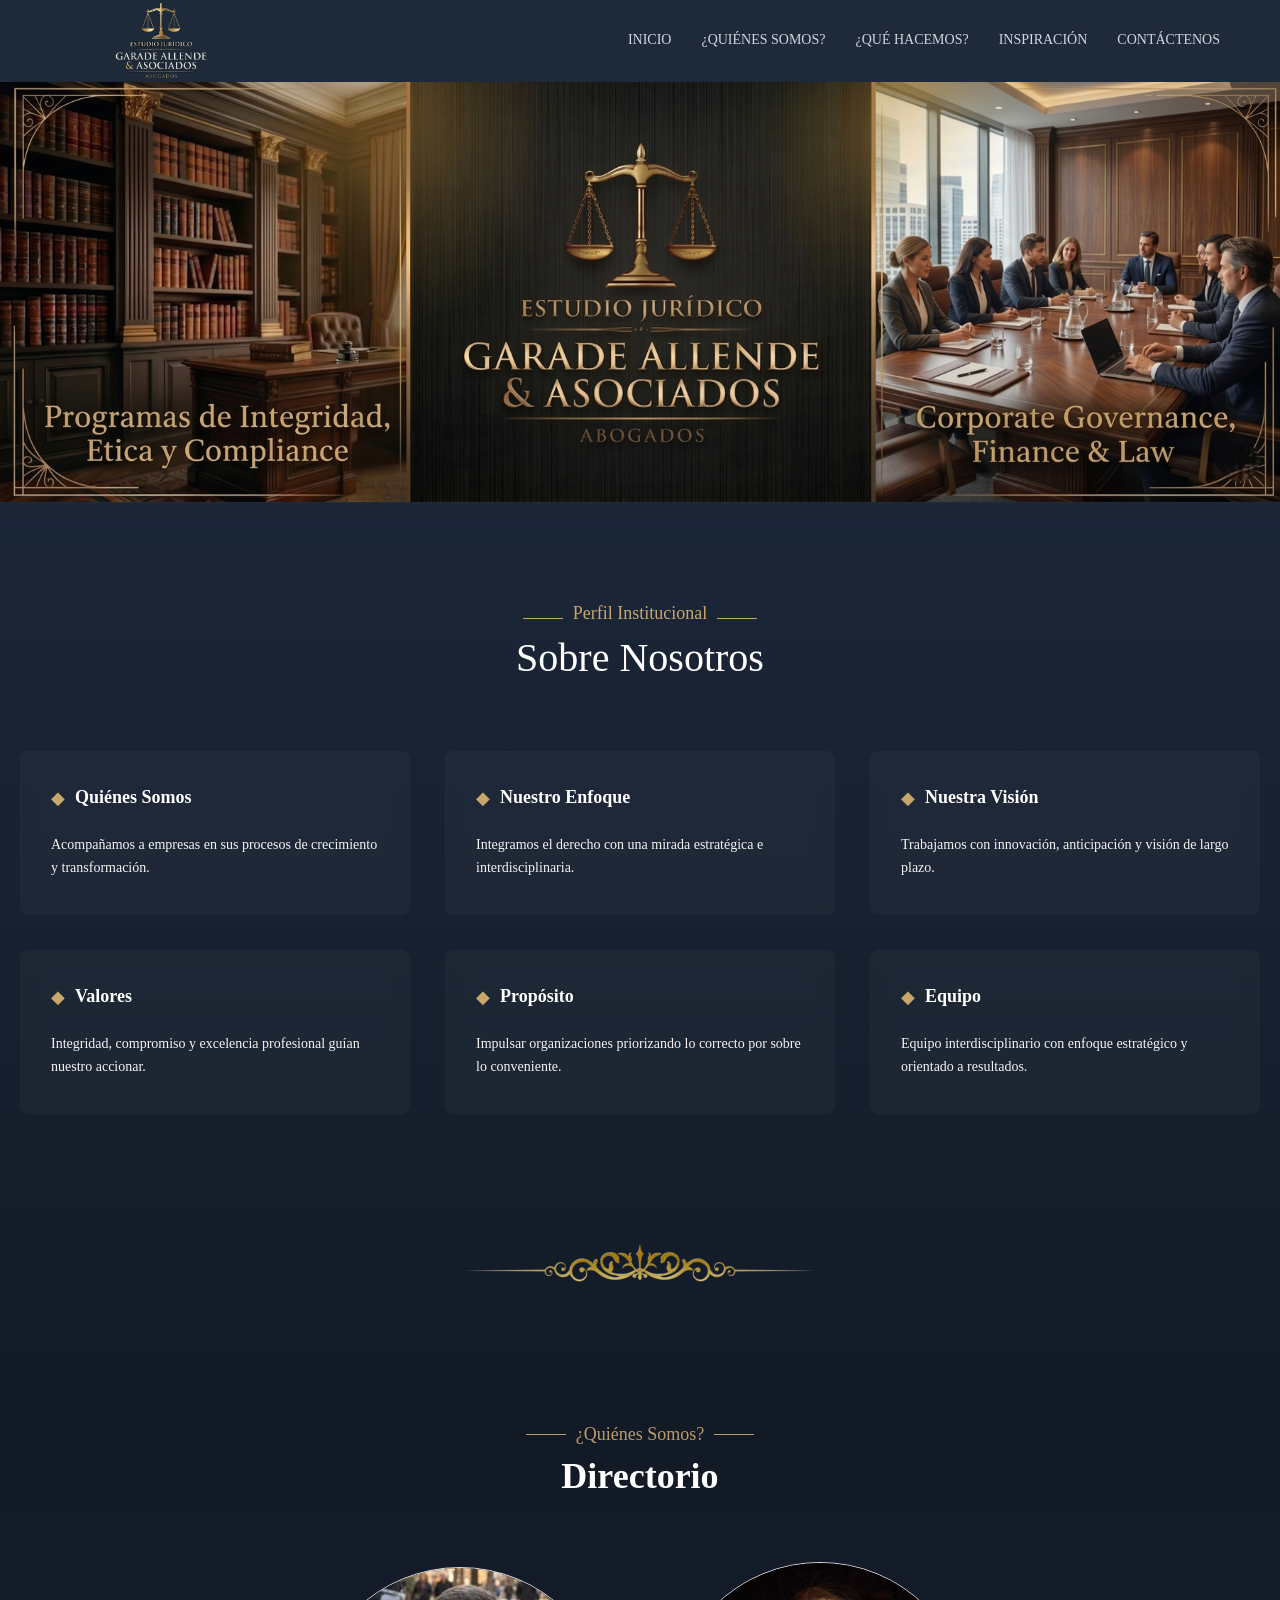
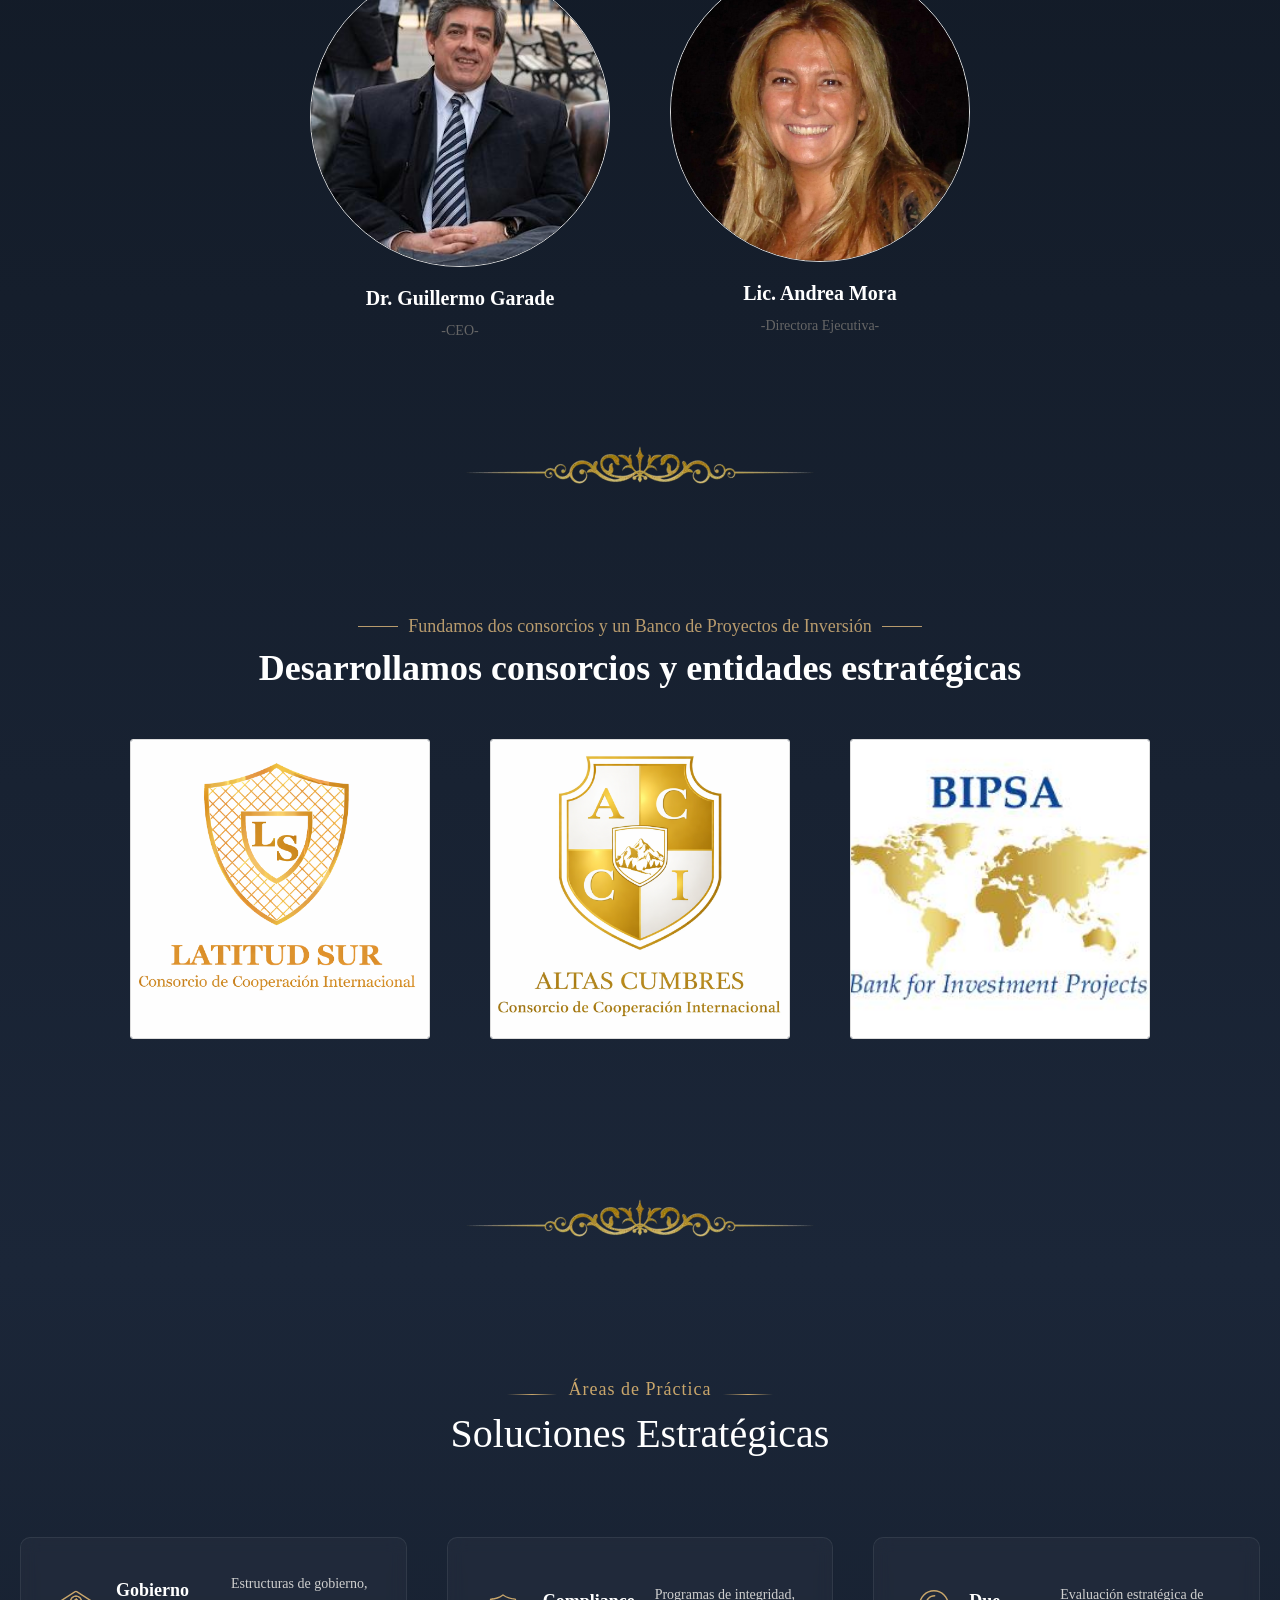
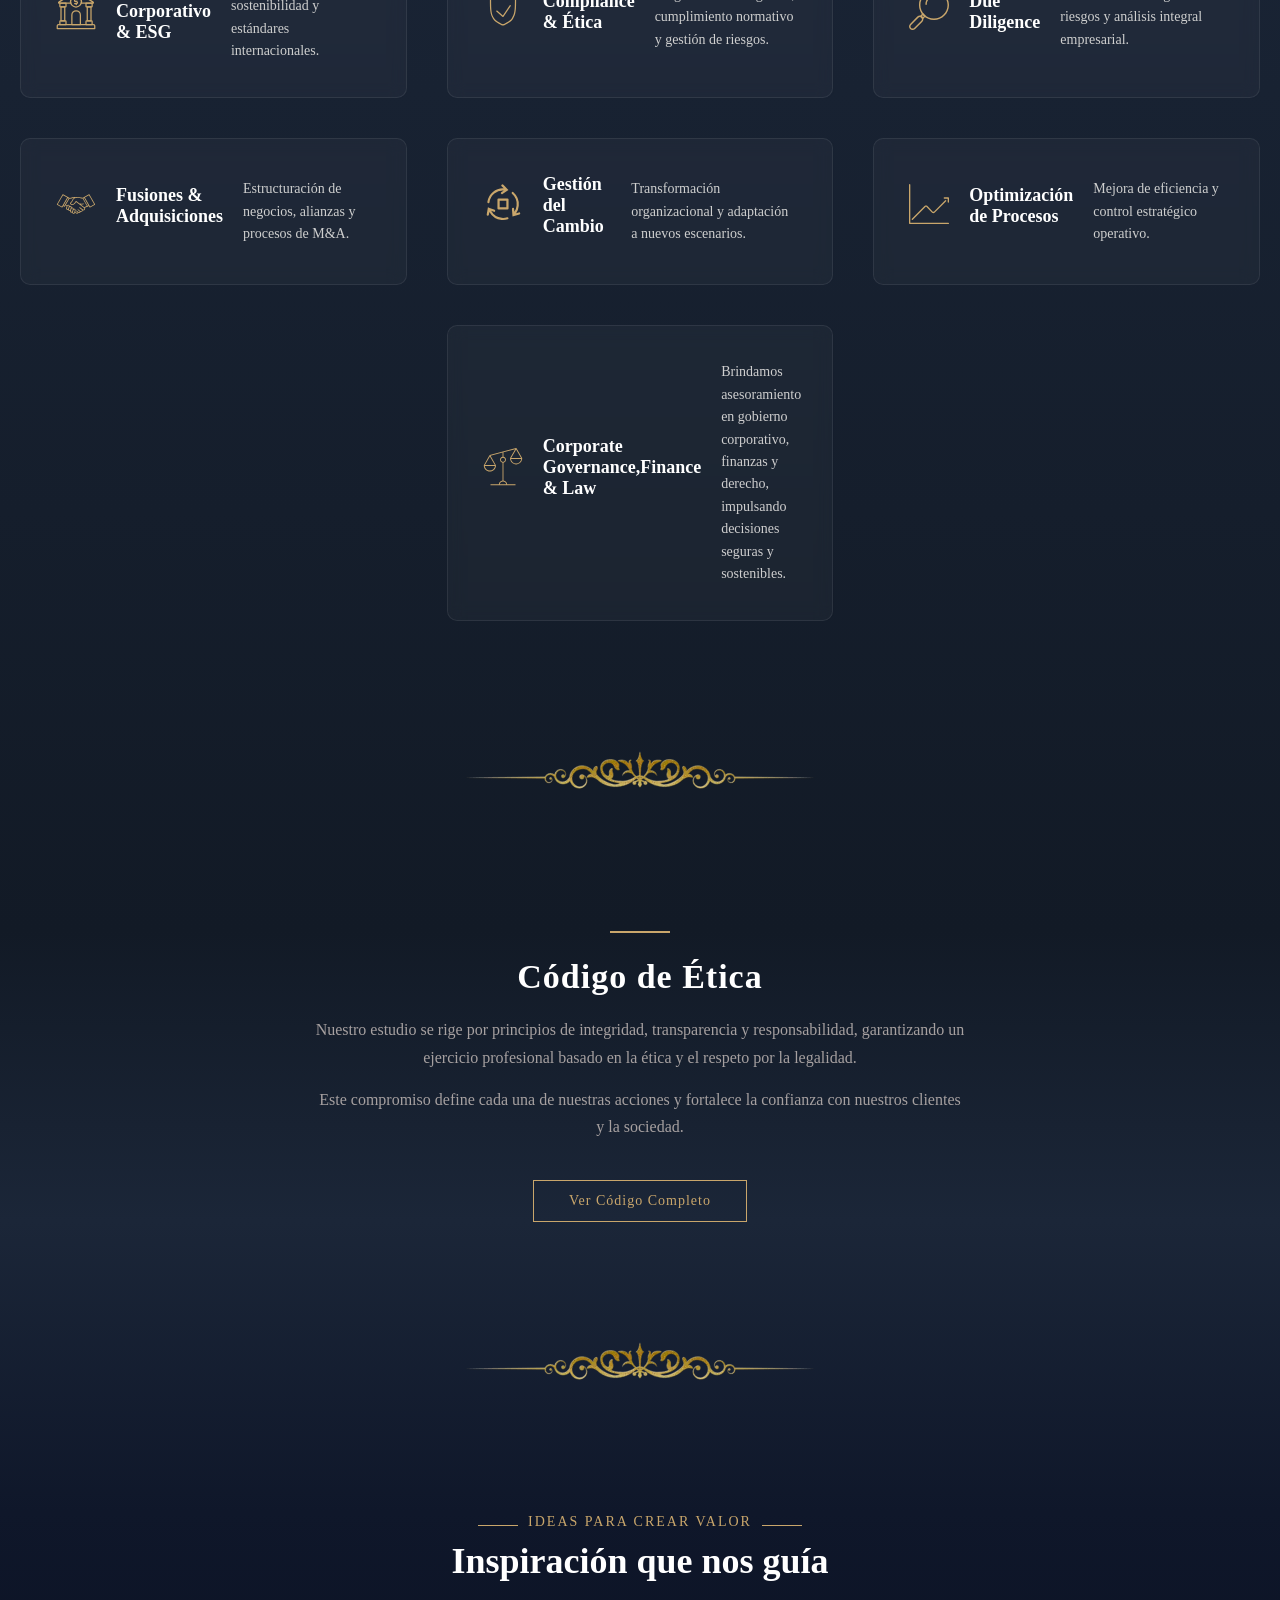
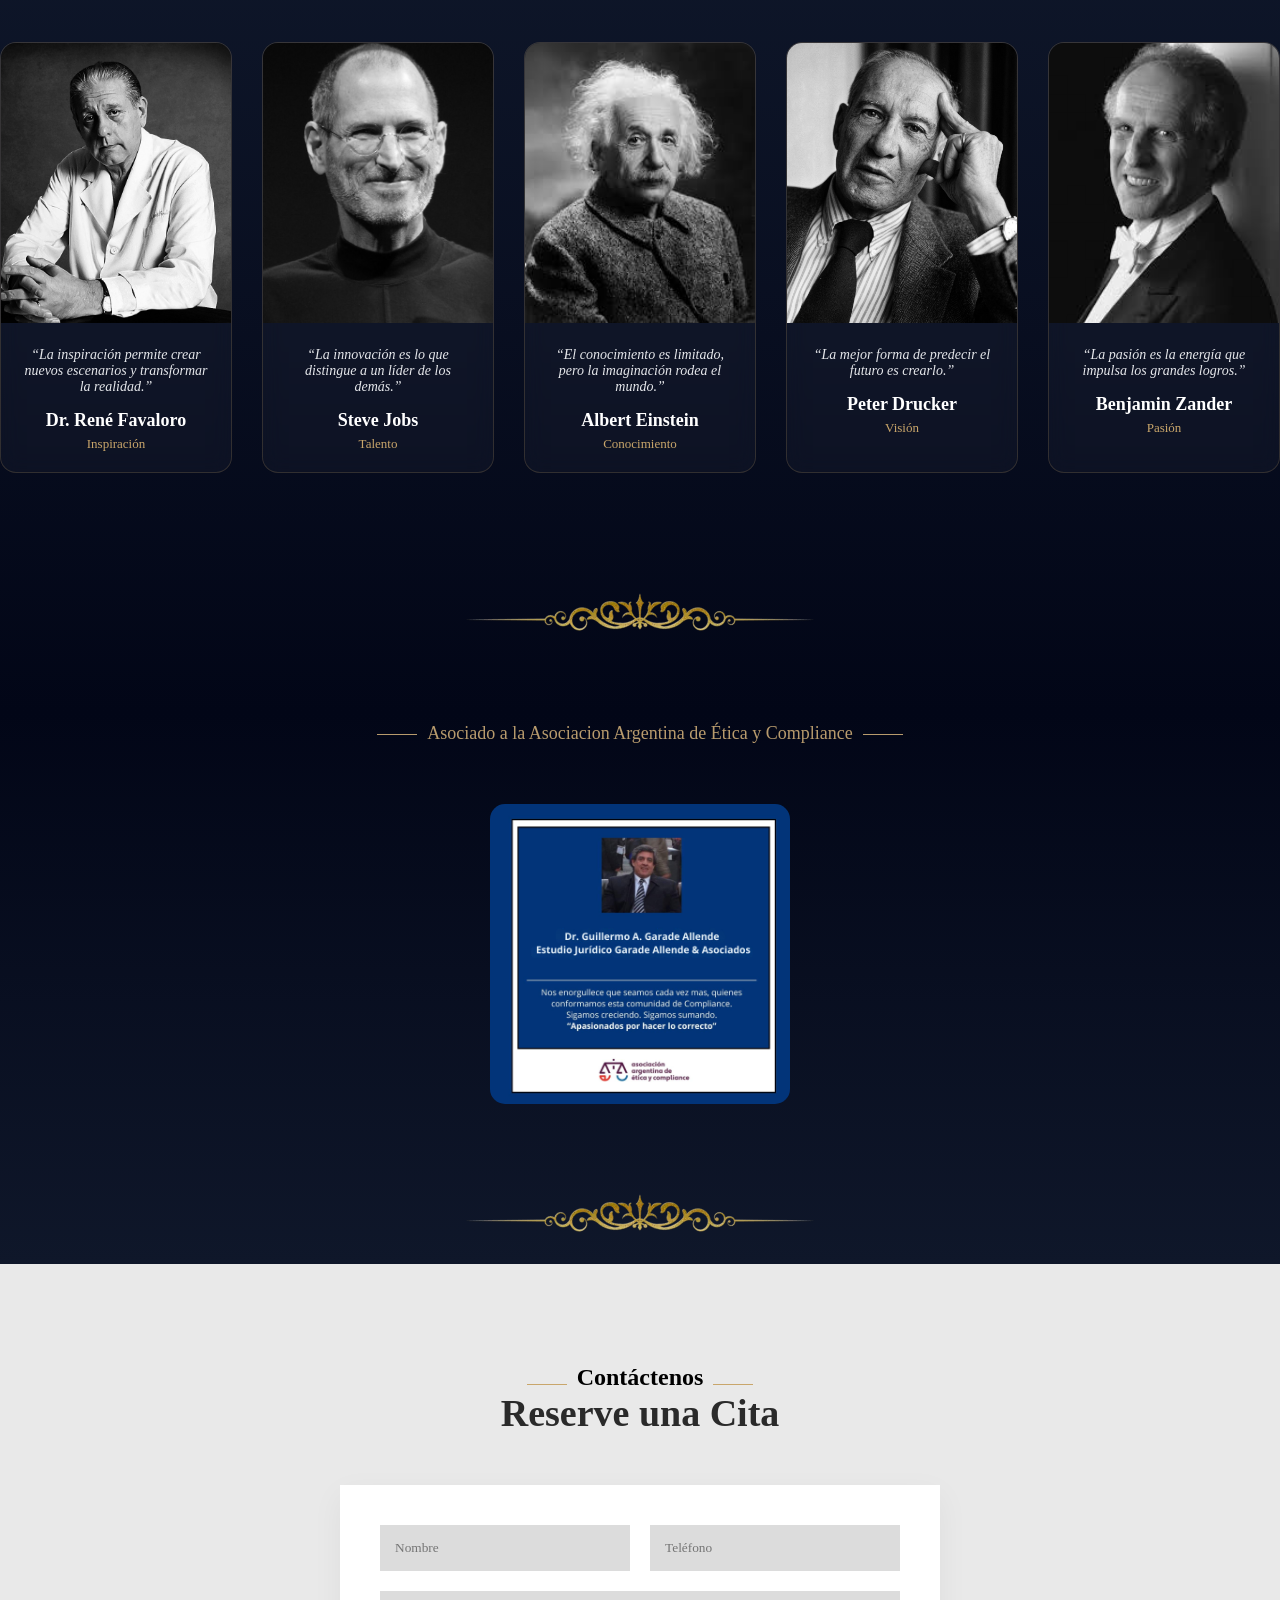
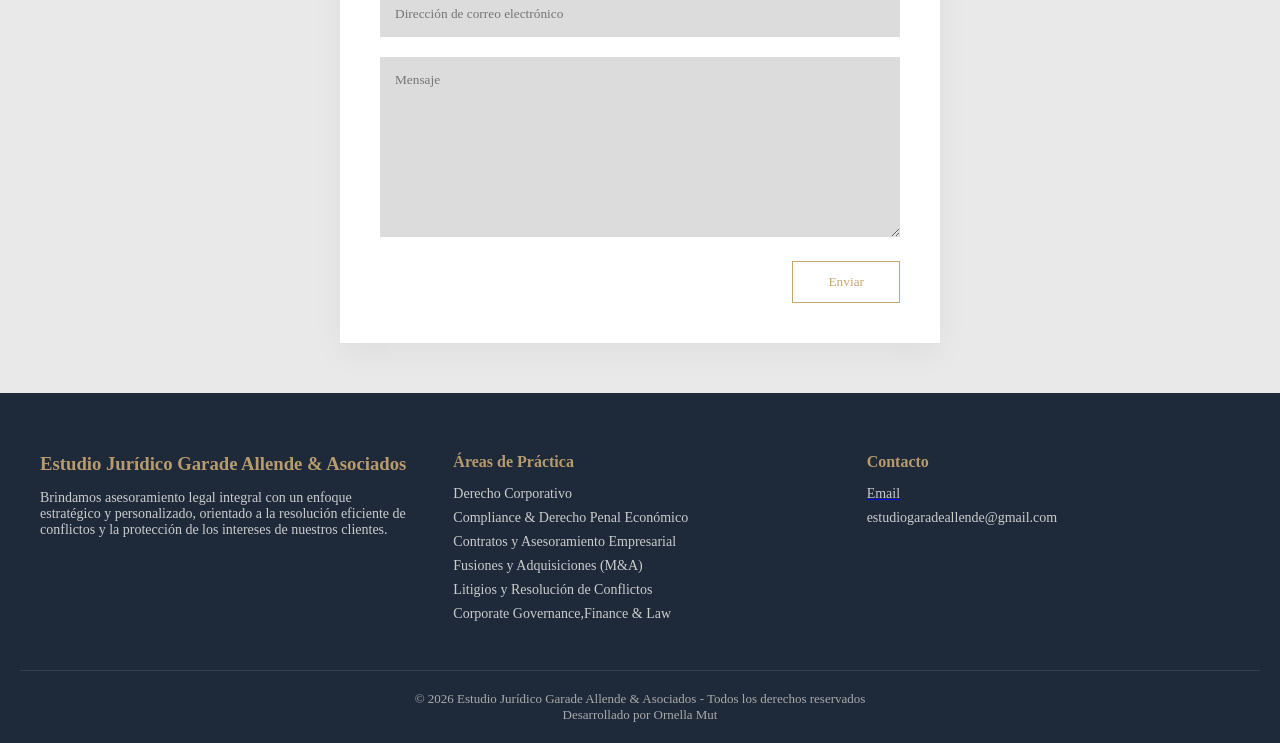
==== commit 659dafab: "RESPONSIVE" ====
--- a/index.html
+++ b/index.html
@@ -164,7 +164,13 @@
     </div>
   </div>
     </div>
-
+<!-- MODAL -->
+<div id="modal" class="modal">
+  <div class="modal-content">
+    <span class="close">&times;</span>
+    <div id="modal-text"></div>
+  </div>
+</div>
     <div class="hrdivider">
     <img src="assets/hrdivider.png" />
   </div>
@@ -451,6 +457,97 @@
 </footer>
 
 <script>
+
+const modal = document.getElementById("modal");
+const modalText = document.getElementById("modal-text");
+const closeBtn = document.querySelector(".close");
+
+// TEXTOS
+const textos = [
+`LATITUD SUR CONSORCIO DE COOPERACION INTERNACIONAL (LSCCI)
+
+	Nuestro Consorcio está integrado por un conjunto de Empresas de nuestro País cuyo espíritu es la identidad de sus valores compartidos, tomados como base de todas las actividades colectivas y de cada miembro en sus deberes como empresarios y como personas; tiene domicilio en Avda. Santo Domingo S/N, Rodeo, Departamento de Iglesia, San Juan, y su objetivo principal es la prestación de servicios con los más altos estándares de calidad a la Industria Minera, Petróleo y Oil & Gas.
+
+OBJETIVOS
+
+	Generar procesos de riqueza genuinos en toda la cadena de valor de nuestras empresas asociadas, como así también compartir y optimizar recursos que permitan aumentar la capacidad de respuesta de cada empresa, fomentando la sinergia y la competitividad.
+
+MISION
+
+	La misión de LSCCI es convertirse en un socio estratégico y punto de contacto único y necesario de empresas de la Región, facilitando y promoviendo procesos simplificados y transparentes a lo largo de su cadena de valor.
+
+VISION
+
+	En un mundo donde la diferenciación es cada vez más difícil de alcanzar y sostener, sólo crean valor aquellos que buscan el liderazgo intelectual y desafían permanentemente las reglas del juego y los parámetros del sector donde participan.
+
+ENFOQUE : Cómo lo hacemos ?
+
+	Estamos convencidos que los desafíos de esta eran global, desregulada y de profundo cambio socio cultural requieren de soluciones que sólo pueden ser abordadas con un enfoque interdisciplinario que integre las ciencias, la tecnologíaía y la práctica de los negocios.
+
+	Pensamos que es más importante estrategizar que planificar, aunque entendemos que es lógico contar con una disciplina de planeamiento.
+
+	Entendemos que es imprescindible medir, pero siempre como base para entender y producir los datos clave que permitan generar valor.
+
+	Estamos convencidos que es esencial energizar a la organización para expandirla y permitir la diferenciación por sobre el cómodo reduccionismo.
+`,
+
+`ALTAS CUMBRES CONSORCIO DE COOPERACION INTERNACIONAL (ACCI)
+
+	Nuestro Consorcio está integrado por un conjunto de Empresas de nuestro País cuyo espíritu es la identidad de sus valores compartidos, tomados como base de todas las actividades colectivas y de cada miembro en sus deberes como empresarios y como personas; tiene domicilio en Avda. Cte. Rodriguez 269, Departamento Malargüe, Mendoza, y su objetivo principal es la prestación de servicios con los más altos estándares de calidad a la Industria Minera, Petróleo y Oil & Gas.
+
+OBJETIVOS
+
+	Generar procesos de riqueza genuinos en toda la cadena de valor de nuestras empresas asociadas, como así también compartir y optimizar recursos que permitan aumentar la capacidad de respuesta de cada empresa, fomentando la sinergia y la competitividad.
+
+MISION
+
+	La misión de ACCI es convertirse en un socio estratégico y punto de contacto único y necesario de empresas de la Región, facilitando y promoviendo procesos simplificados y transparentes a lo largo de su cadena de valor.
+
+VISION
+
+	En un mundo donde la diferenciación es cada vez más difícil de alcanzar y sostener, sólo crean valor aquellos que buscan el liderazgo intelectual y desafían permanentemente las reglas del juego y los parámetros del sector donde participan.
+
+ENFOQUE : Cómo lo hacemos ?
+
+	Estamos convencidos que los desafíos de esta eran global, desregulada y de profundo cambio socio cultural requieren de soluciones que sólo pueden ser abordadas con un enfoque interdisciplinario que integre las ciencias, la tecnologíaía y la práctica de los negocios.
+
+	Pensamos que es más importante estrategizar que planificar, aunque entendemos que es lógico contar con una disciplina de planeamiento.
+
+	Entendemos que es imprescindible medir, pero siempre como base para entender y producir los datos clave que permitan generar valor.
+
+	Estamos convencidos que es esencial energizar a la organización para expandirla y permitir la diferenciación por sobre el cómodo reduccionismo.
+
+`,
+
+`BANK FOR INVESTMENT PROJECT SA (BIPSA)
+	
+	Con el firme propósito de potenciar, asistir y desarrollar procesos de inversión genuinos en nuestro país y en el exterior, sistematizamos en un mismo soft todos los proyectos de inversión existentes en nuestra región, como así también los fondos de inversión disponibles y que sean compatibles con los proyectos incorporados a nuestras bases. Así, logramos reunir en un solo y único espacio los proyectos de inversión con su respectivo análisis de factibilidad y rentabilidad realizados por las más prestigiosas Universidades de Argentina y del mundo, y le sumamos a cada Proyecto un Programa de Integridad y Compliance adecuado a sus actividades. 
+
+	De esta manera nos garantizamos que los proyectos que integran la base de BIPSA sean confiables y sostenibles para los inversores, ya que además cuentan con un Programa de ESG que garantiza la seriedad y seguridad durante todo el tiempo de duración y vigencia del proyecto.
+
+	Contamos con programas intensivos para el desarrollo de áreas estratégicas tales como Agroindustria, Minería, Oil / Gas, Real Estate, Turismo, Logística y Consultoría, como así también el seguimiento y control sistémico de procesos en las etapas de análisis, decisión, desarrollo y ejecución de planes de acción puntuales de cada sector. 
+
+	BIPSA actúa como enlace entre empresas locales y operadores comerciales del exterior acercando oportunidades de inversión y promoviendo las iniciativas orientadas a dinamizar y acelerar procesos de inversión y oportunidades de negocios e intercambio enfocados al mercado internacional.
+
+	La Misión de BIPSA es convertirse en un socio estratégico y punto de contacto único y necesario de empresas PyMES de Argentina, facilitando y promoviendo procesos simplificados y transparentes a lo largo de todo el país, con absoluta  seguridad jurídica y altos estándares de calidad.
+
+`
+];
+
+// CLICK EN IMAGENES
+document.querySelectorAll(".consorcio img").forEach((img, index) => {
+  img.addEventListener("click", () => {
+    modal.style.display = "flex";
+    modalText.innerText = textos[index];
+  });
+});
+
+// CERRAR
+closeBtn.onclick = () => modal.style.display = "none";
+window.onclick = (e) => {
+  if (e.target == modal) modal.style.display = "none";
+};
+
   const reveals = document.querySelectorAll(".reveal");
 
   window.addEventListener("scroll", () => {
--- a/style.css
+++ b/style.css
@@ -832,6 +832,81 @@
   margin-top: 150px;
 }
 
+.modal {
+  display: none; /* 👈 SIEMPRE oculto al inicio */
+  position: fixed;
+  z-index: 999;
+  left: 0;
+  top: 0;
+  width: 100%;
+  height: 100%;
+  background: rgba(0,0,0,0.7);
+
+  justify-content: center;
+  align-items: center;
+
+  padding-top: 60px;
+}
+
+.modal-content {
+  position: relative; /* 👈 necesario para la cruz */
+  background: #0f172a;
+  color: white;
+  padding: 30px;
+  border-radius: 10px;
+
+  width: 80%;
+  max-width: 700px;
+  max-height: 80vh;
+  overflow-y: auto;
+}
+
+.close {
+  position: absolute;
+  top: 15px;
+  right: 20px;
+
+  font-size: 28px;
+  font-weight: bold;
+  color: white;
+  cursor: pointer;
+
+  background: rgba(255,255,255,0.1);
+  width: 35px;
+  height: 35px;
+  border-radius: 50%;
+
+  display: flex;
+  align-items: center;
+  justify-content: center;
+
+  transition: 0.3s;
+}
+
+.close:hover {
+  background: rgba(255,255,255,0.3);
+}
+
+/* CHROME, EDGE, ETC */
+.modal-content::-webkit-scrollbar {
+  width: 4px; /* súper fino */
+}
+
+.modal-content::-webkit-scrollbar-track {
+  background: transparent; /* invisible */
+}
+
+.modal-content::-webkit-scrollbar-thumb {
+  background: rgba(255, 255, 255, 0.15);
+}
+
+.modal-content::-webkit-scrollbar-thumb:hover {
+  background: rgba(59, 130, 246, 0.6); /* más visible al pasar */
+}
+.modal-content {
+  scrollbar-width: thin;
+  scrollbar-color: rgba(59, 130, 246, 0.3) transparent;
+}
 /* SECCIÓN */
 .areas {
   display: flex;
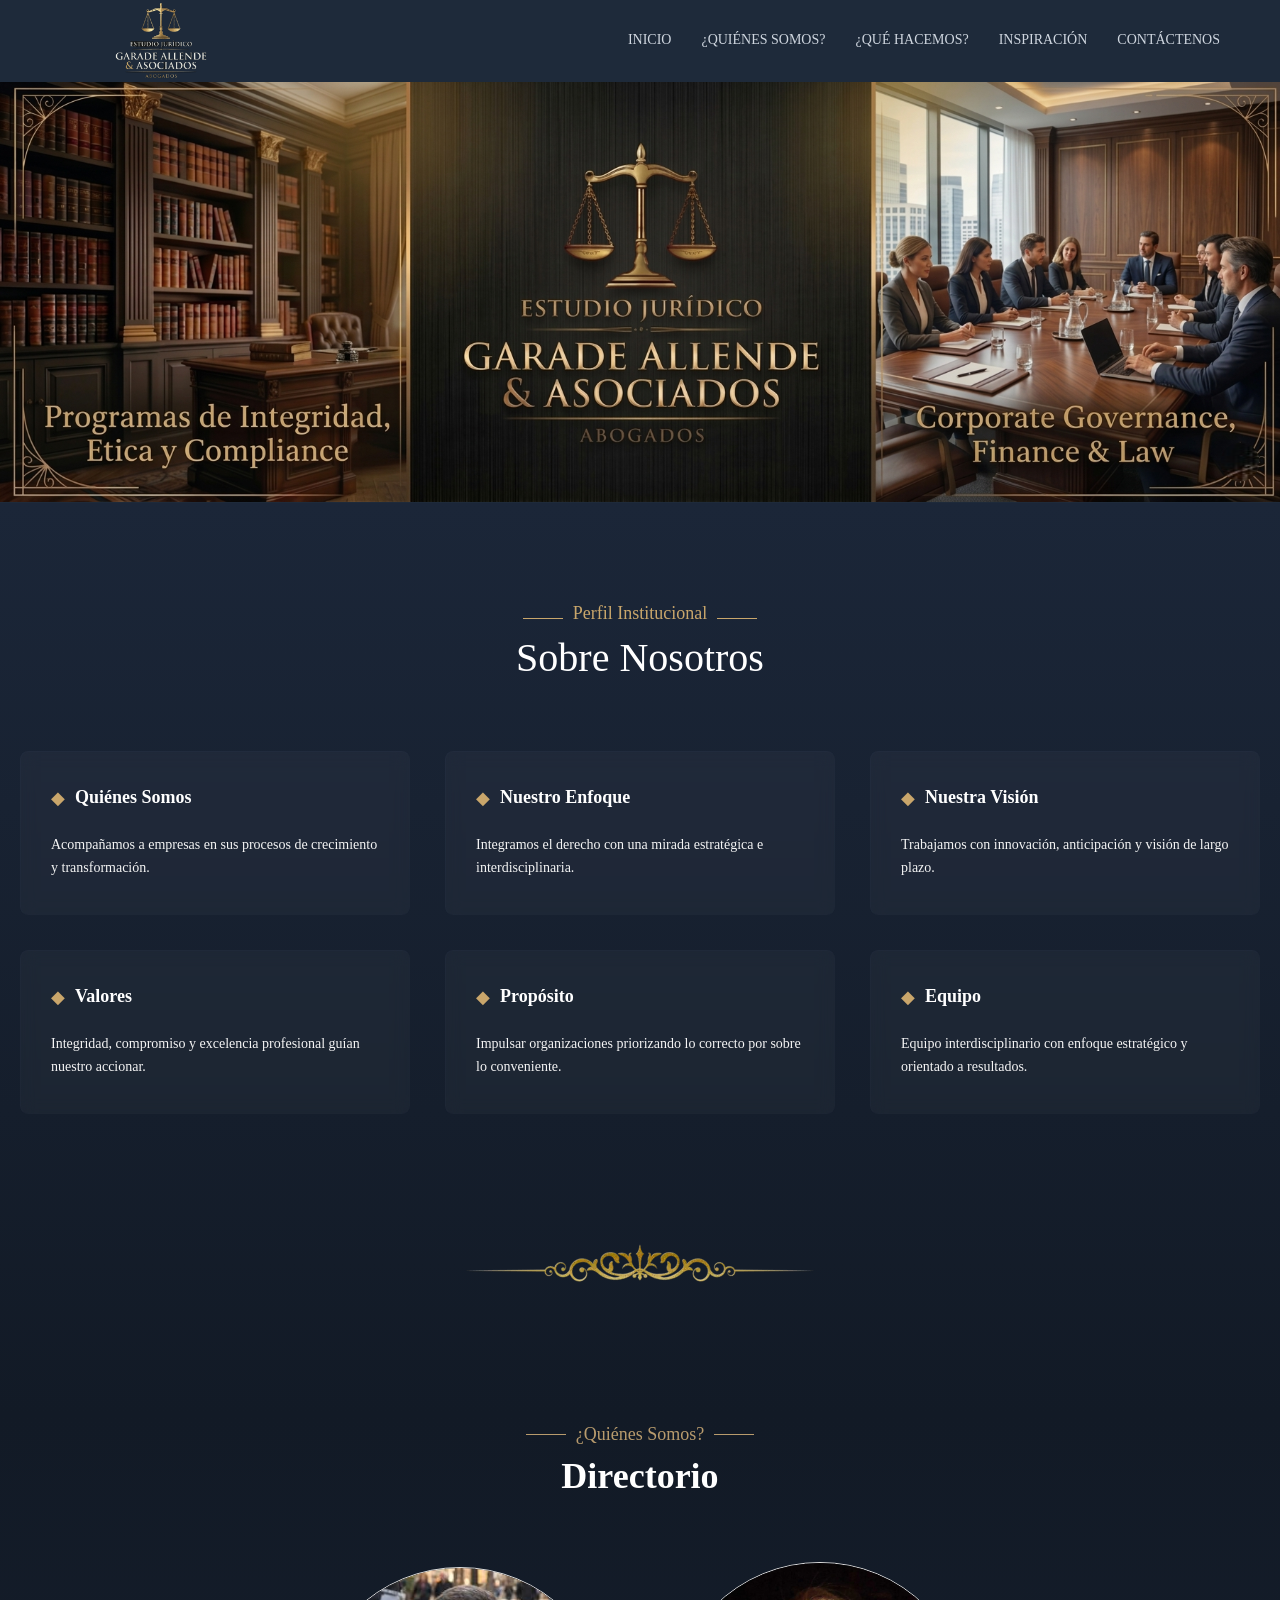
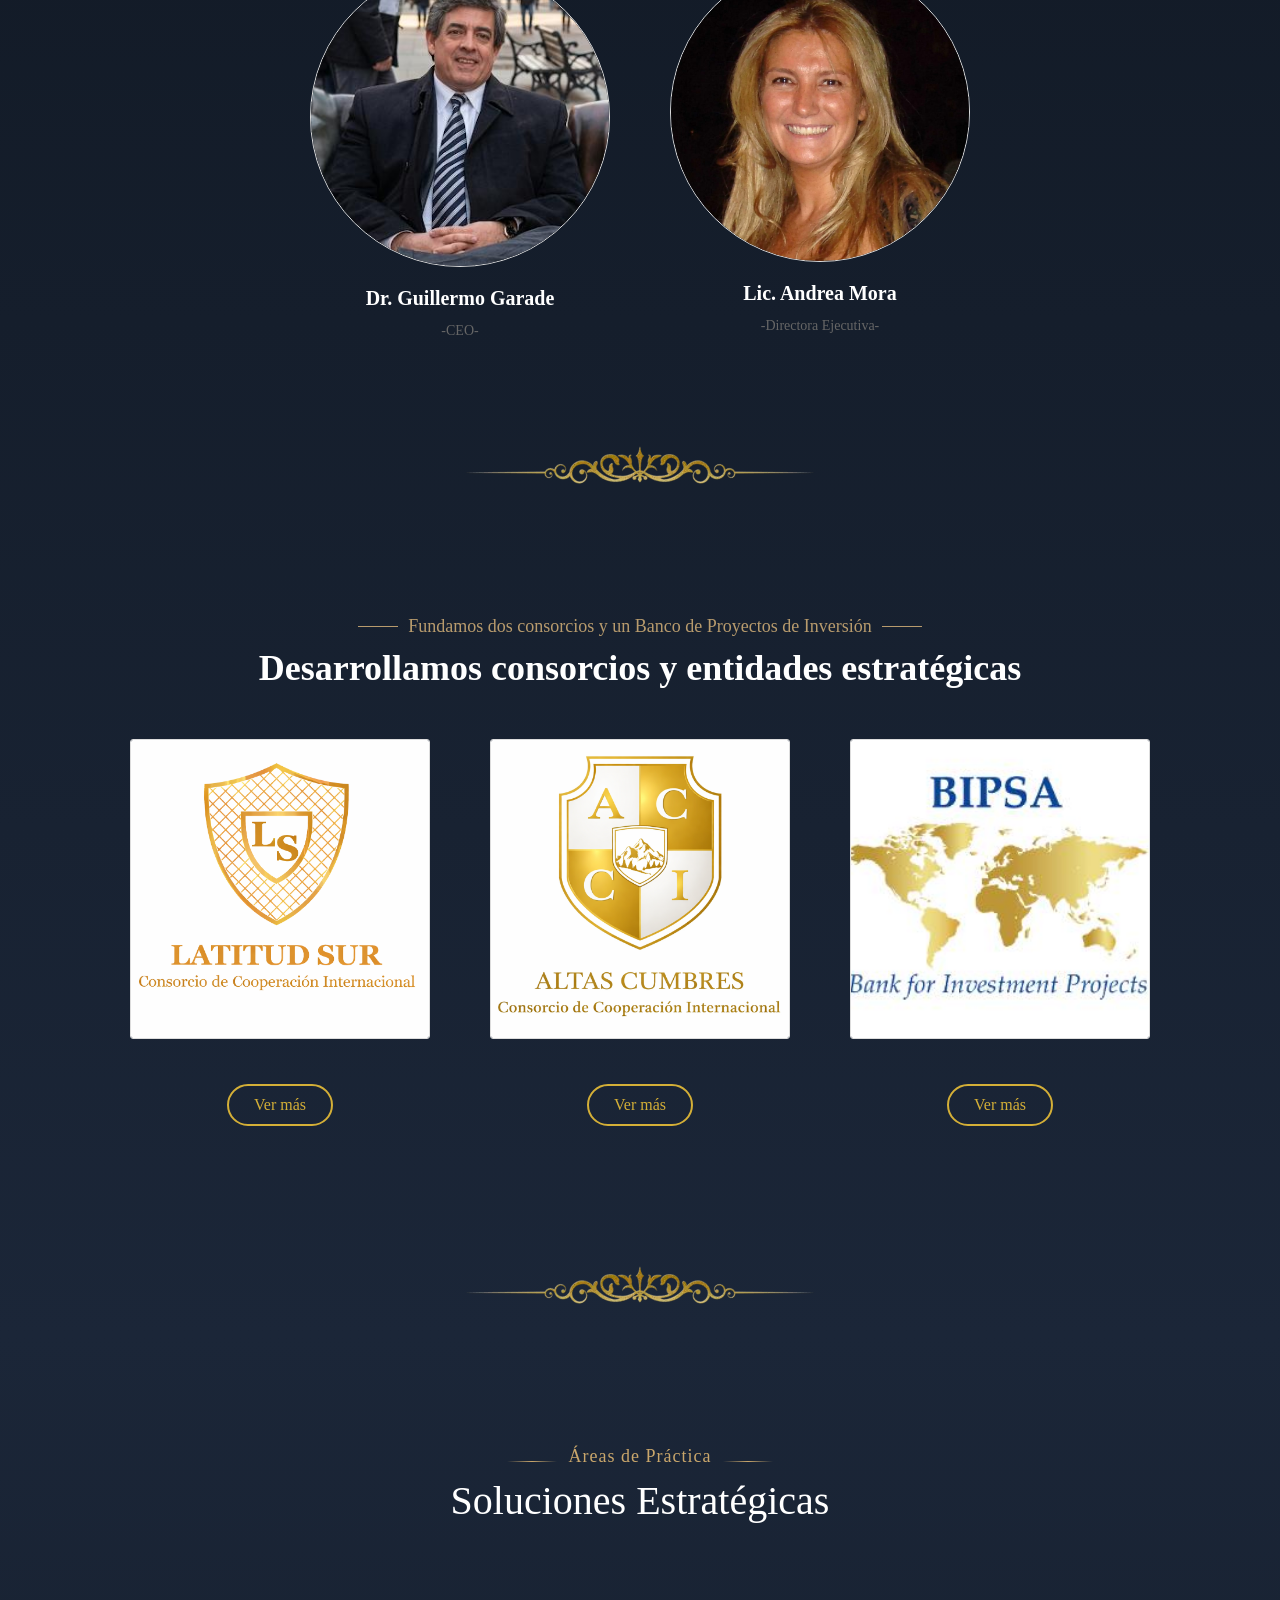
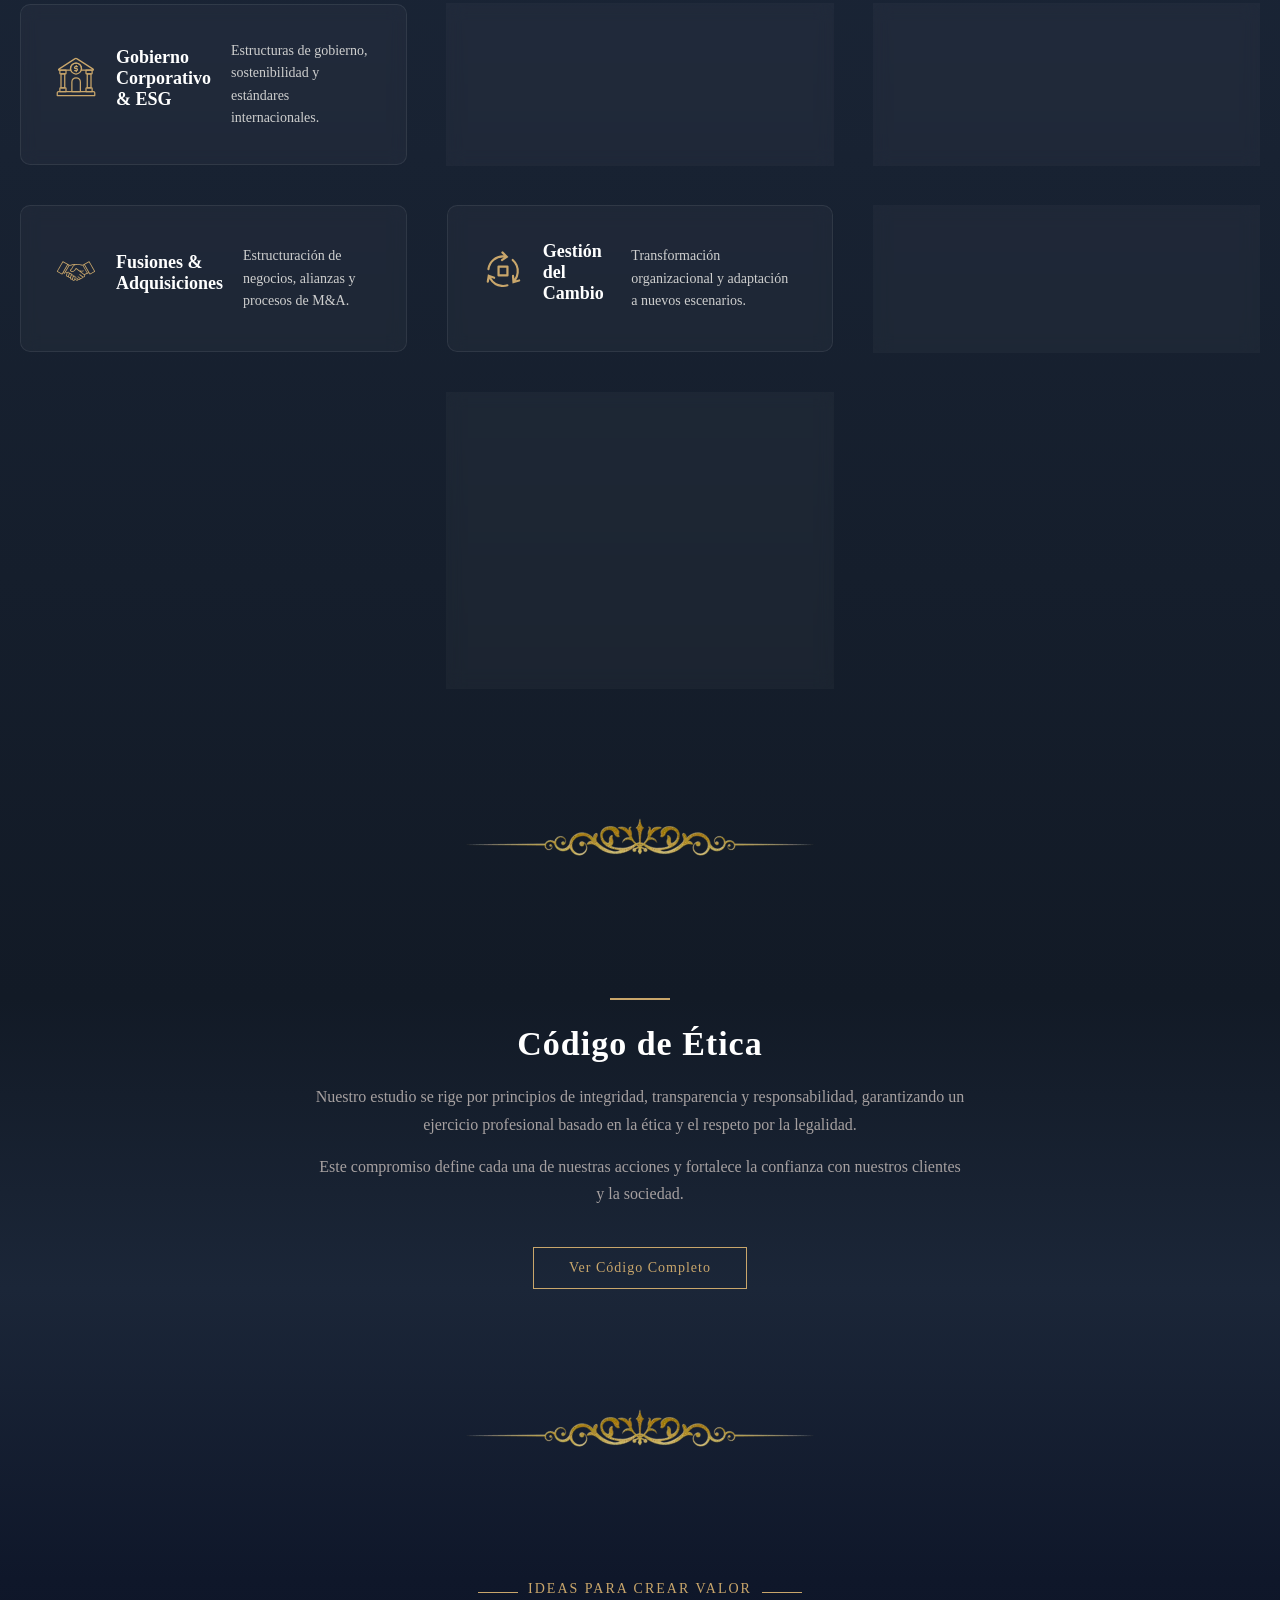
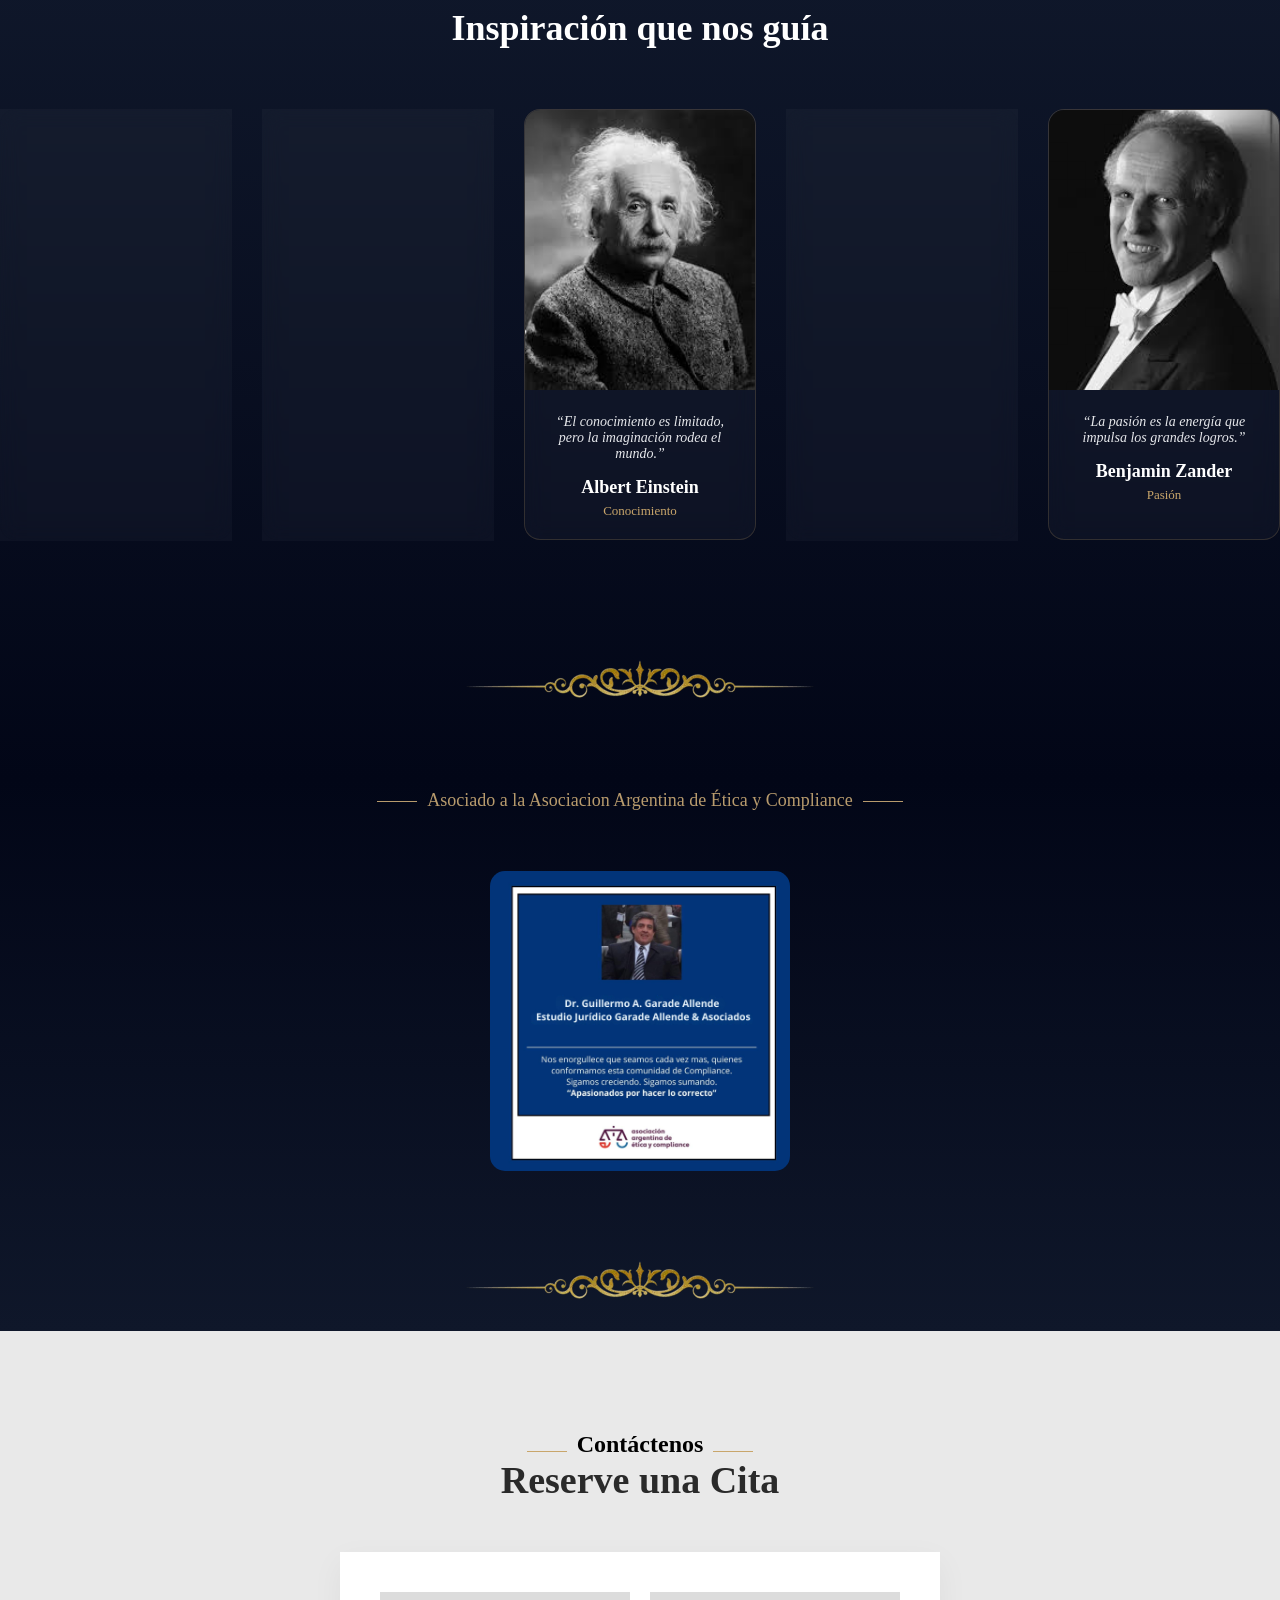
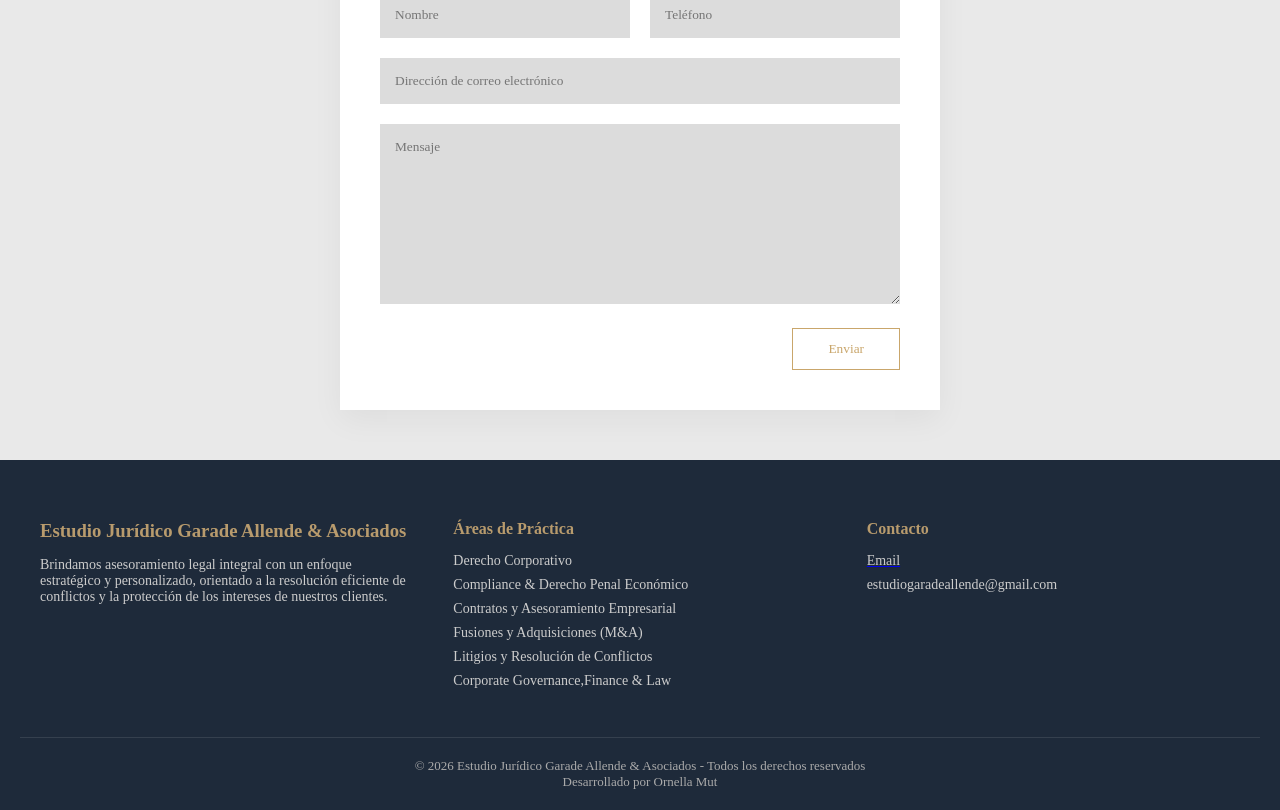
==== commit 032f14c8: "new tarjet" ====
--- a/index.html
+++ b/index.html
@@ -140,35 +140,32 @@
     <img src="assets/hrdivider.png" />
   </div>
 
-    <div class="equipo-container2" id="consorcio">
-      <div class="equipo-header">
-  <span class="subtitulo">Fundamos dos consorcios y un Banco de Proyectos de Inversión</span>
-  <h2>Desarrollamos consorcios y entidades estratégicas</h2>
-  </div>
+<div class="equipo-container2" id="consorcio">
+  <div class="equipo-header">
+    <span class="subtitulo">Fundamos dos consorcios y un Banco de Proyectos de Inversión</span>
+    <h2>Desarrollamos consorcios y entidades estratégicas</h2>
+  </div>
+
   <div class="equipo-container">
 
-    <!-- Latitud Sur-->
-    <div class="consorcio" >
+    <!-- Latitud Sur -->
+    <div class="consorcio">
       <img src="assets/latitudsur.png" alt="Latitud Sur">
-    </div>
-
+      <a href="latitudsur.html" class="btn-consorcio">Ver más</a>
+    </div>
 
     <!-- Altas Cumbres -->
     <div class="consorcio">
-      <img src="assets/altascumbres.png" alt="Altas cumbres">
-    </div>
-
-        <!-- Latitud Sur-->
-    <div class="consorcio" >
+      <img src="assets/altascumbres.png" alt="Altas Cumbres">
+      <a href="altascumbres.html" class="btn-consorcio">Ver más</a>
+    </div>
+
+    <!-- BIPSA -->
+    <div class="consorcio">
       <img src="assets/bipsa.jpeg" alt="Bipsa">
-    </div>
-  </div>
-    </div>
-<!-- MODAL -->
-<div id="modal" class="modal">
-  <div class="modal-content">
-    <span class="close">&times;</span>
-    <div id="modal-text"></div>
+      <a href="bipsa.html" class="btn-consorcio">Ver más</a>
+    </div>
+
   </div>
 </div>
     <div class="hrdivider">
@@ -458,95 +455,6 @@
 
 <script>
 
-const modal = document.getElementById("modal");
-const modalText = document.getElementById("modal-text");
-const closeBtn = document.querySelector(".close");
-
-// TEXTOS
-const textos = [
-`LATITUD SUR CONSORCIO DE COOPERACION INTERNACIONAL (LSCCI)
-
-	Nuestro Consorcio está integrado por un conjunto de Empresas de nuestro País cuyo espíritu es la identidad de sus valores compartidos, tomados como base de todas las actividades colectivas y de cada miembro en sus deberes como empresarios y como personas; tiene domicilio en Avda. Santo Domingo S/N, Rodeo, Departamento de Iglesia, San Juan, y su objetivo principal es la prestación de servicios con los más altos estándares de calidad a la Industria Minera, Petróleo y Oil & Gas.
-
-OBJETIVOS
-
-	Generar procesos de riqueza genuinos en toda la cadena de valor de nuestras empresas asociadas, como así también compartir y optimizar recursos que permitan aumentar la capacidad de respuesta de cada empresa, fomentando la sinergia y la competitividad.
-
-MISION
-
-	La misión de LSCCI es convertirse en un socio estratégico y punto de contacto único y necesario de empresas de la Región, facilitando y promoviendo procesos simplificados y transparentes a lo largo de su cadena de valor.
-
-VISION
-
-	En un mundo donde la diferenciación es cada vez más difícil de alcanzar y sostener, sólo crean valor aquellos que buscan el liderazgo intelectual y desafían permanentemente las reglas del juego y los parámetros del sector donde participan.
-
-ENFOQUE : Cómo lo hacemos ?
-
-	Estamos convencidos que los desafíos de esta eran global, desregulada y de profundo cambio socio cultural requieren de soluciones que sólo pueden ser abordadas con un enfoque interdisciplinario que integre las ciencias, la tecnologíaía y la práctica de los negocios.
-
-	Pensamos que es más importante estrategizar que planificar, aunque entendemos que es lógico contar con una disciplina de planeamiento.
-
-	Entendemos que es imprescindible medir, pero siempre como base para entender y producir los datos clave que permitan generar valor.
-
-	Estamos convencidos que es esencial energizar a la organización para expandirla y permitir la diferenciación por sobre el cómodo reduccionismo.
-`,
-
-`ALTAS CUMBRES CONSORCIO DE COOPERACION INTERNACIONAL (ACCI)
-
-	Nuestro Consorcio está integrado por un conjunto de Empresas de nuestro País cuyo espíritu es la identidad de sus valores compartidos, tomados como base de todas las actividades colectivas y de cada miembro en sus deberes como empresarios y como personas; tiene domicilio en Avda. Cte. Rodriguez 269, Departamento Malargüe, Mendoza, y su objetivo principal es la prestación de servicios con los más altos estándares de calidad a la Industria Minera, Petróleo y Oil & Gas.
-
-OBJETIVOS
-
-	Generar procesos de riqueza genuinos en toda la cadena de valor de nuestras empresas asociadas, como así también compartir y optimizar recursos que permitan aumentar la capacidad de respuesta de cada empresa, fomentando la sinergia y la competitividad.
-
-MISION
-
-	La misión de ACCI es convertirse en un socio estratégico y punto de contacto único y necesario de empresas de la Región, facilitando y promoviendo procesos simplificados y transparentes a lo largo de su cadena de valor.
-
-VISION
-
-	En un mundo donde la diferenciación es cada vez más difícil de alcanzar y sostener, sólo crean valor aquellos que buscan el liderazgo intelectual y desafían permanentemente las reglas del juego y los parámetros del sector donde participan.
-
-ENFOQUE : Cómo lo hacemos ?
-
-	Estamos convencidos que los desafíos de esta eran global, desregulada y de profundo cambio socio cultural requieren de soluciones que sólo pueden ser abordadas con un enfoque interdisciplinario que integre las ciencias, la tecnologíaía y la práctica de los negocios.
-
-	Pensamos que es más importante estrategizar que planificar, aunque entendemos que es lógico contar con una disciplina de planeamiento.
-
-	Entendemos que es imprescindible medir, pero siempre como base para entender y producir los datos clave que permitan generar valor.
-
-	Estamos convencidos que es esencial energizar a la organización para expandirla y permitir la diferenciación por sobre el cómodo reduccionismo.
-
-`,
-
-`BANK FOR INVESTMENT PROJECT SA (BIPSA)
-	
-	Con el firme propósito de potenciar, asistir y desarrollar procesos de inversión genuinos en nuestro país y en el exterior, sistematizamos en un mismo soft todos los proyectos de inversión existentes en nuestra región, como así también los fondos de inversión disponibles y que sean compatibles con los proyectos incorporados a nuestras bases. Así, logramos reunir en un solo y único espacio los proyectos de inversión con su respectivo análisis de factibilidad y rentabilidad realizados por las más prestigiosas Universidades de Argentina y del mundo, y le sumamos a cada Proyecto un Programa de Integridad y Compliance adecuado a sus actividades. 
-
-	De esta manera nos garantizamos que los proyectos que integran la base de BIPSA sean confiables y sostenibles para los inversores, ya que además cuentan con un Programa de ESG que garantiza la seriedad y seguridad durante todo el tiempo de duración y vigencia del proyecto.
-
-	Contamos con programas intensivos para el desarrollo de áreas estratégicas tales como Agroindustria, Minería, Oil / Gas, Real Estate, Turismo, Logística y Consultoría, como así también el seguimiento y control sistémico de procesos en las etapas de análisis, decisión, desarrollo y ejecución de planes de acción puntuales de cada sector. 
-
-	BIPSA actúa como enlace entre empresas locales y operadores comerciales del exterior acercando oportunidades de inversión y promoviendo las iniciativas orientadas a dinamizar y acelerar procesos de inversión y oportunidades de negocios e intercambio enfocados al mercado internacional.
-
-	La Misión de BIPSA es convertirse en un socio estratégico y punto de contacto único y necesario de empresas PyMES de Argentina, facilitando y promoviendo procesos simplificados y transparentes a lo largo de todo el país, con absoluta  seguridad jurídica y altos estándares de calidad.
-
-`
-];
-
-// CLICK EN IMAGENES
-document.querySelectorAll(".consorcio img").forEach((img, index) => {
-  img.addEventListener("click", () => {
-    modal.style.display = "flex";
-    modalText.innerText = textos[index];
-  });
-});
-
-// CERRAR
-closeBtn.onclick = () => modal.style.display = "none";
-window.onclick = (e) => {
-  if (e.target == modal) modal.style.display = "none";
-};
 
   const reveals = document.querySelectorAll(".reveal");
 
--- a/style.css
+++ b/style.css
@@ -821,6 +821,33 @@
   box-shadow: 5px 4px 4px #b8860b;
 }
 
+.consorcio {
+  display: flex;
+  flex-direction: column;
+  align-items: center;
+}
+.consorcio img {
+  margin-bottom: 45px; /* 👈 separa imagen del botón */
+}
+.btn-consorcio {
+  padding: 10px 25px;
+  border: 2px solid #d4af37; /* dorado */
+  color: #d4af37;
+  background: transparent;
+  text-decoration: none;
+  font-weight: 500;
+  border-radius: 30px;
+  transition: 0.3s ease;
+}
+
+/* Hover elegante */
+.btn-consorcio:hover {
+  background: #d4af37;
+  color: #020617;
+  transform: translateY(-2px);
+  box-shadow: 0 5px 15px rgba(212, 175, 55, 0.4);
+}
+
 .hrdivider{
   display: flex;
   flex-direction: column;
@@ -832,81 +859,6 @@
   margin-top: 150px;
 }
 
-.modal {
-  display: none; /* 👈 SIEMPRE oculto al inicio */
-  position: fixed;
-  z-index: 999;
-  left: 0;
-  top: 0;
-  width: 100%;
-  height: 100%;
-  background: rgba(0,0,0,0.7);
-
-  justify-content: center;
-  align-items: center;
-
-  padding-top: 60px;
-}
-
-.modal-content {
-  position: relative; /* 👈 necesario para la cruz */
-  background: #0f172a;
-  color: white;
-  padding: 30px;
-  border-radius: 10px;
-
-  width: 80%;
-  max-width: 700px;
-  max-height: 80vh;
-  overflow-y: auto;
-}
-
-.close {
-  position: absolute;
-  top: 15px;
-  right: 20px;
-
-  font-size: 28px;
-  font-weight: bold;
-  color: white;
-  cursor: pointer;
-
-  background: rgba(255,255,255,0.1);
-  width: 35px;
-  height: 35px;
-  border-radius: 50%;
-
-  display: flex;
-  align-items: center;
-  justify-content: center;
-
-  transition: 0.3s;
-}
-
-.close:hover {
-  background: rgba(255,255,255,0.3);
-}
-
-/* CHROME, EDGE, ETC */
-.modal-content::-webkit-scrollbar {
-  width: 4px; /* súper fino */
-}
-
-.modal-content::-webkit-scrollbar-track {
-  background: transparent; /* invisible */
-}
-
-.modal-content::-webkit-scrollbar-thumb {
-  background: rgba(255, 255, 255, 0.15);
-}
-
-.modal-content::-webkit-scrollbar-thumb:hover {
-  background: rgba(59, 130, 246, 0.6); /* más visible al pasar */
-}
-.modal-content {
-  scrollbar-width: thin;
-  scrollbar-color: rgba(59, 130, 246, 0.3) transparent;
-}
 /* SECCIÓN */
 .areas {
   display: flex;
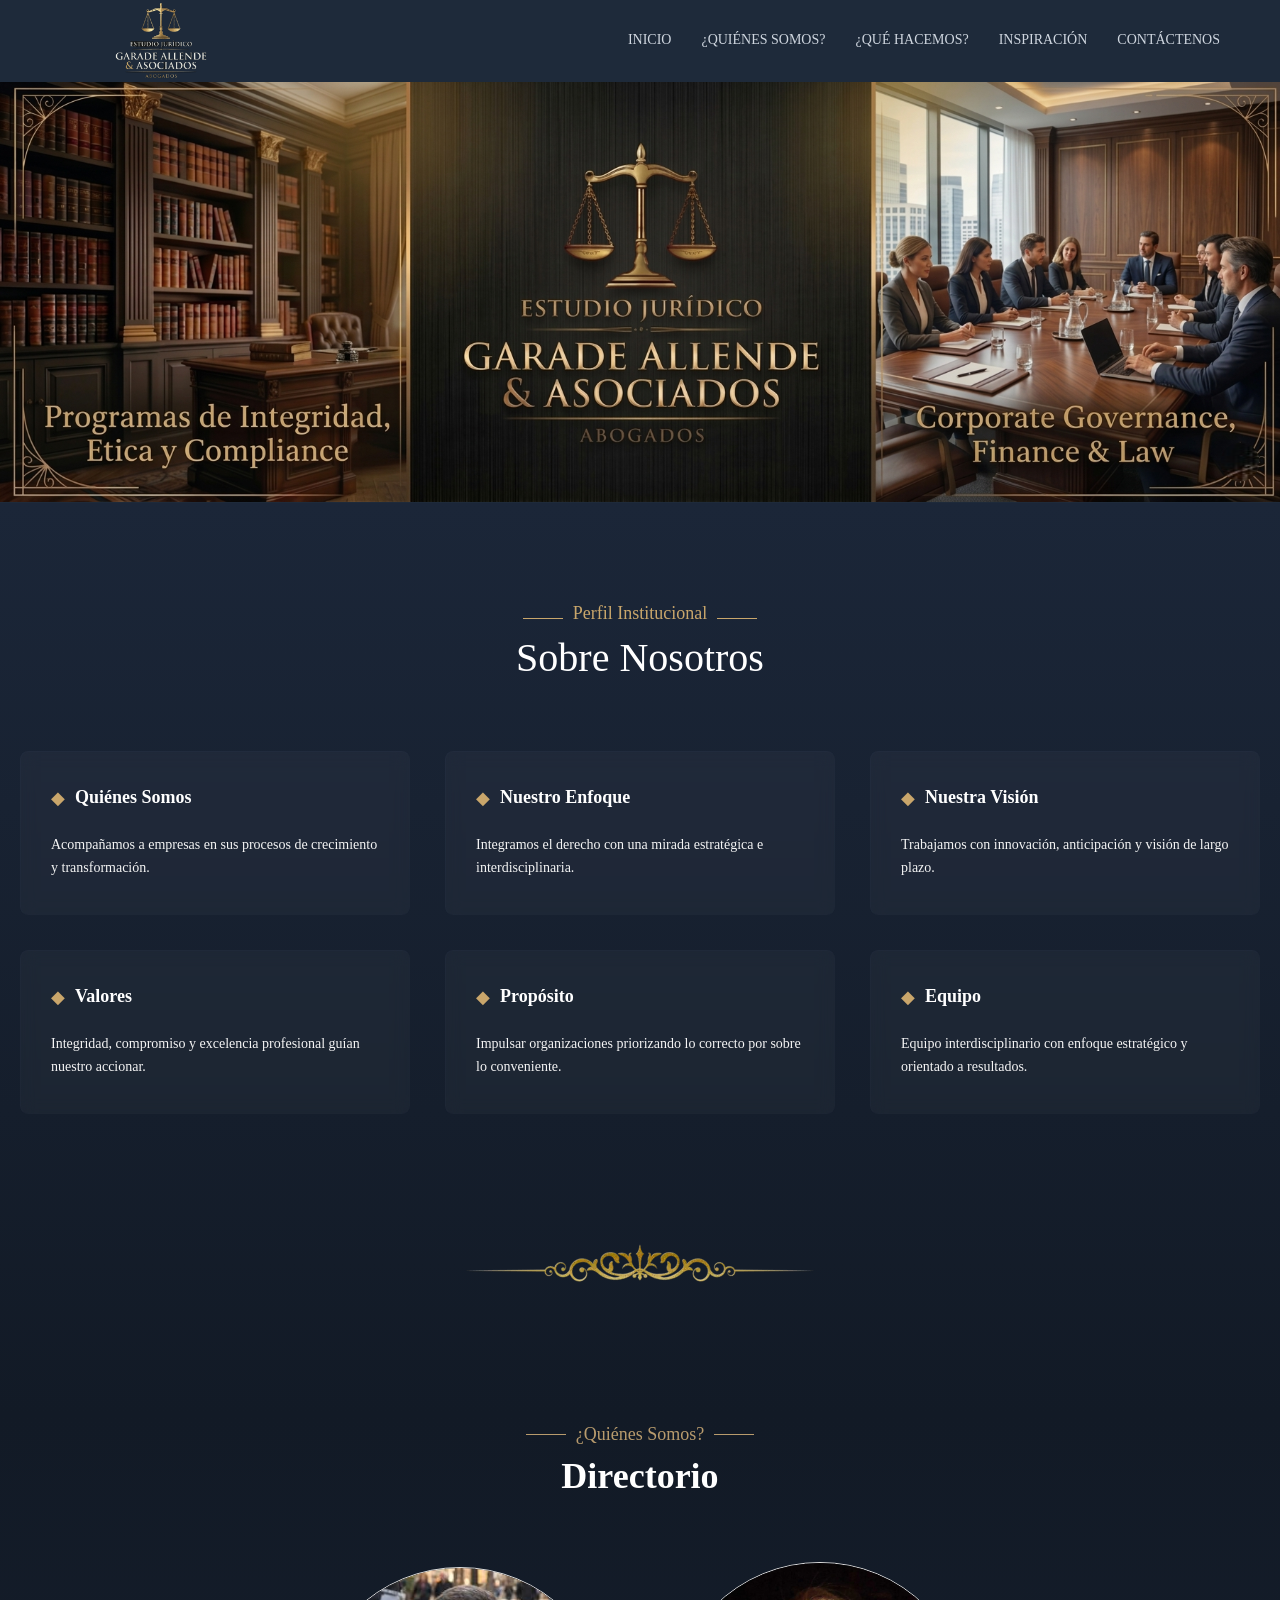
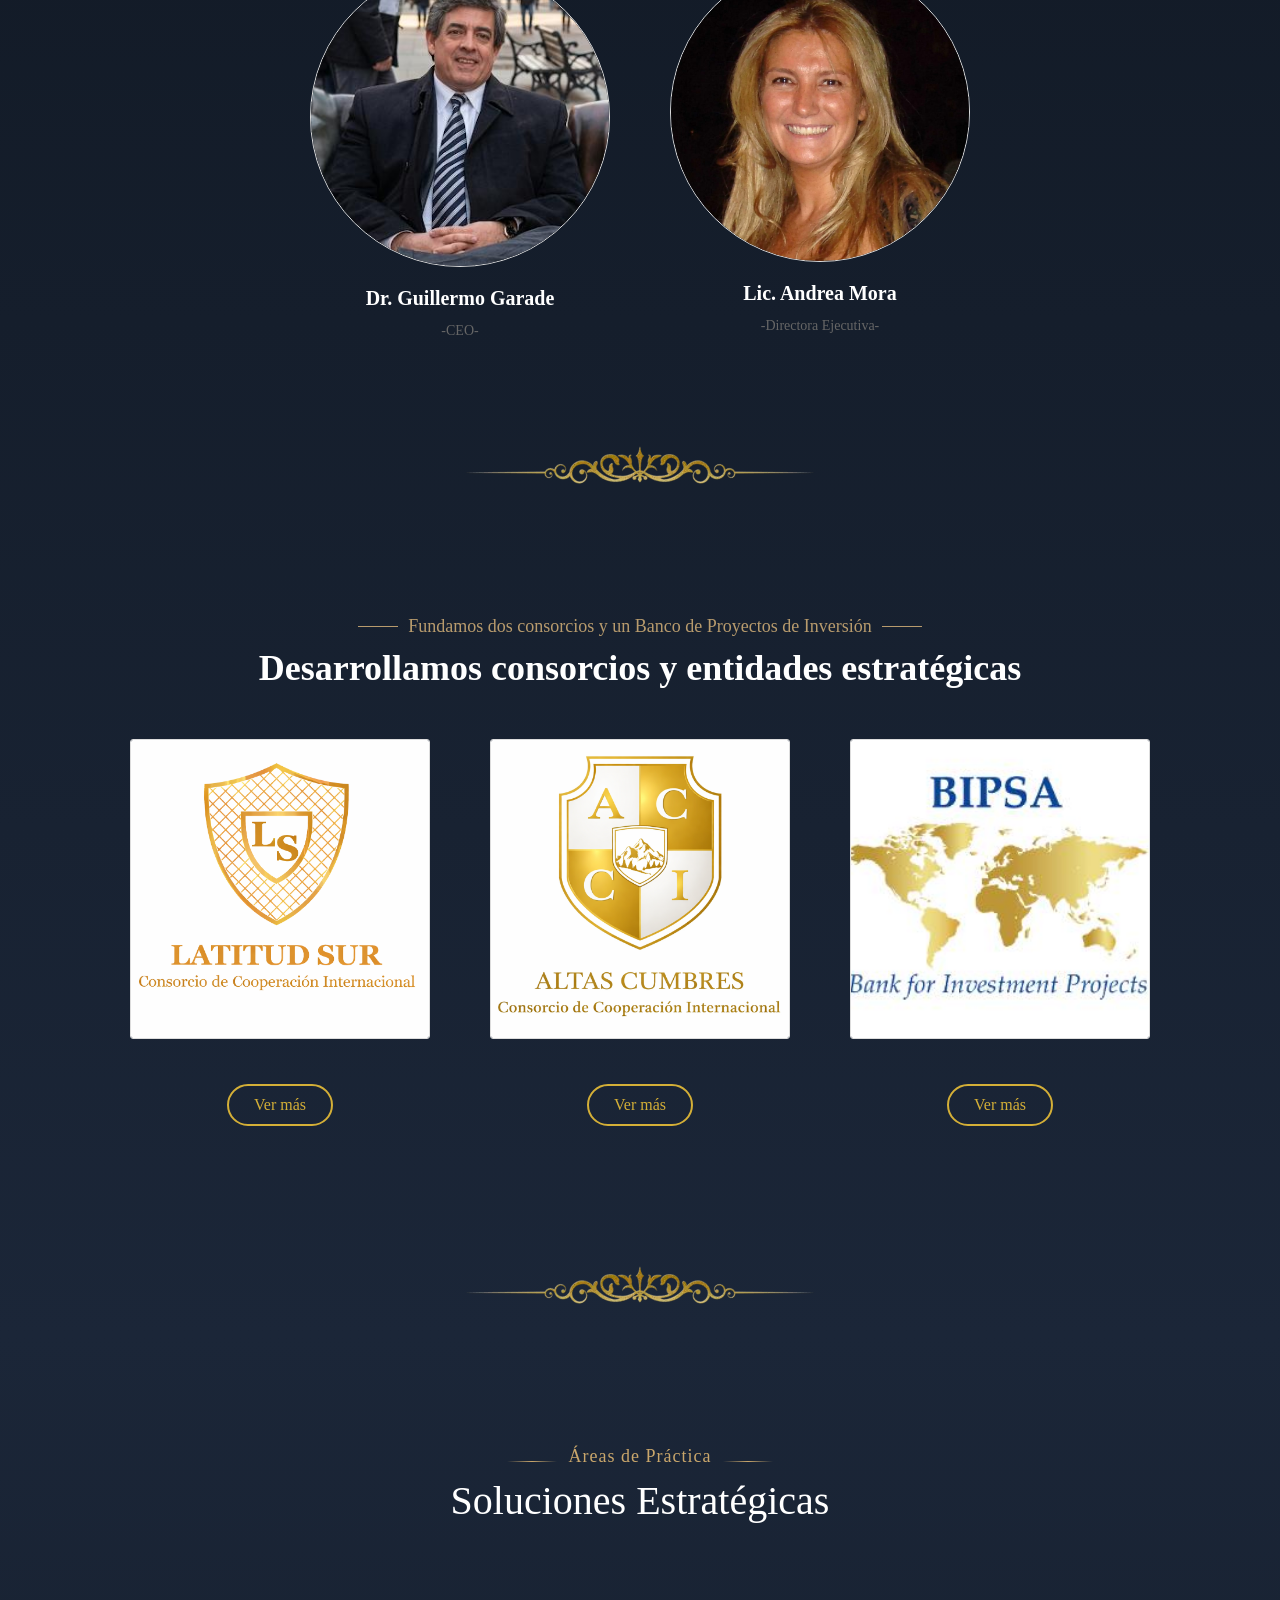
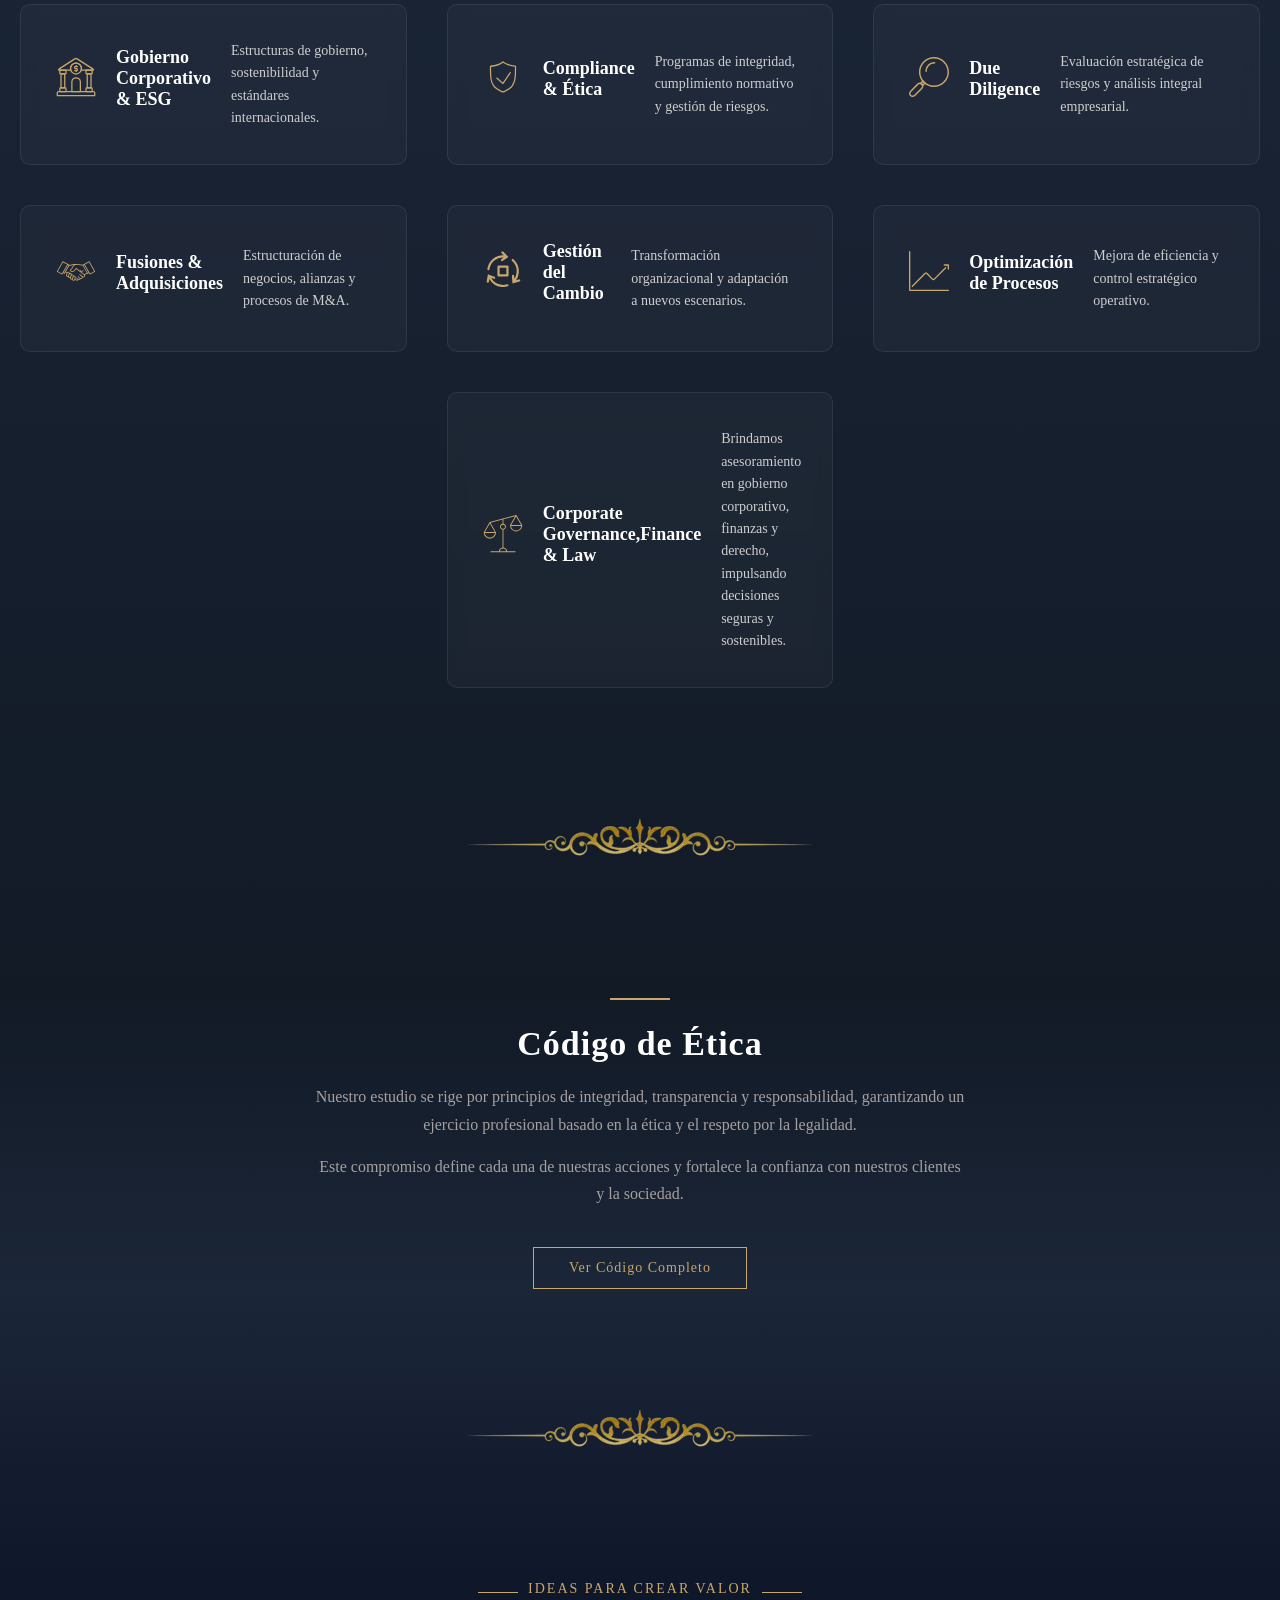
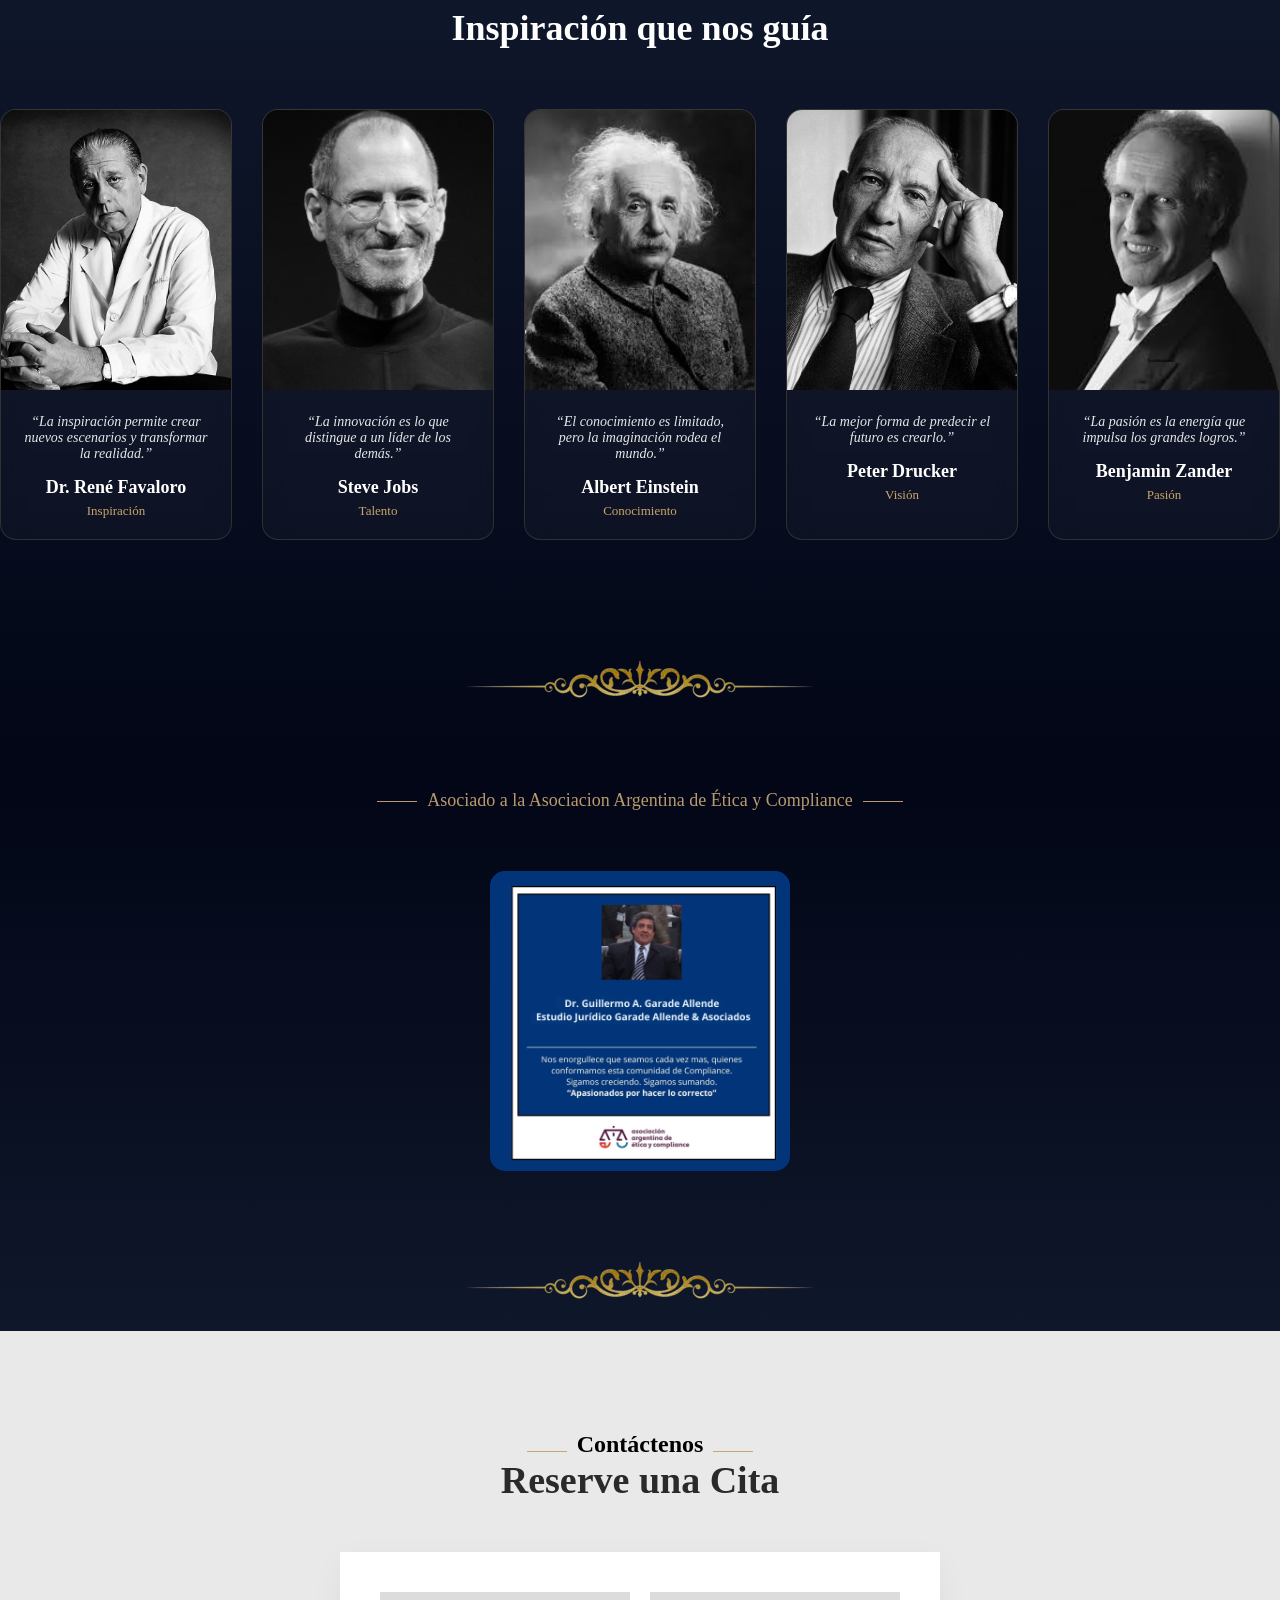
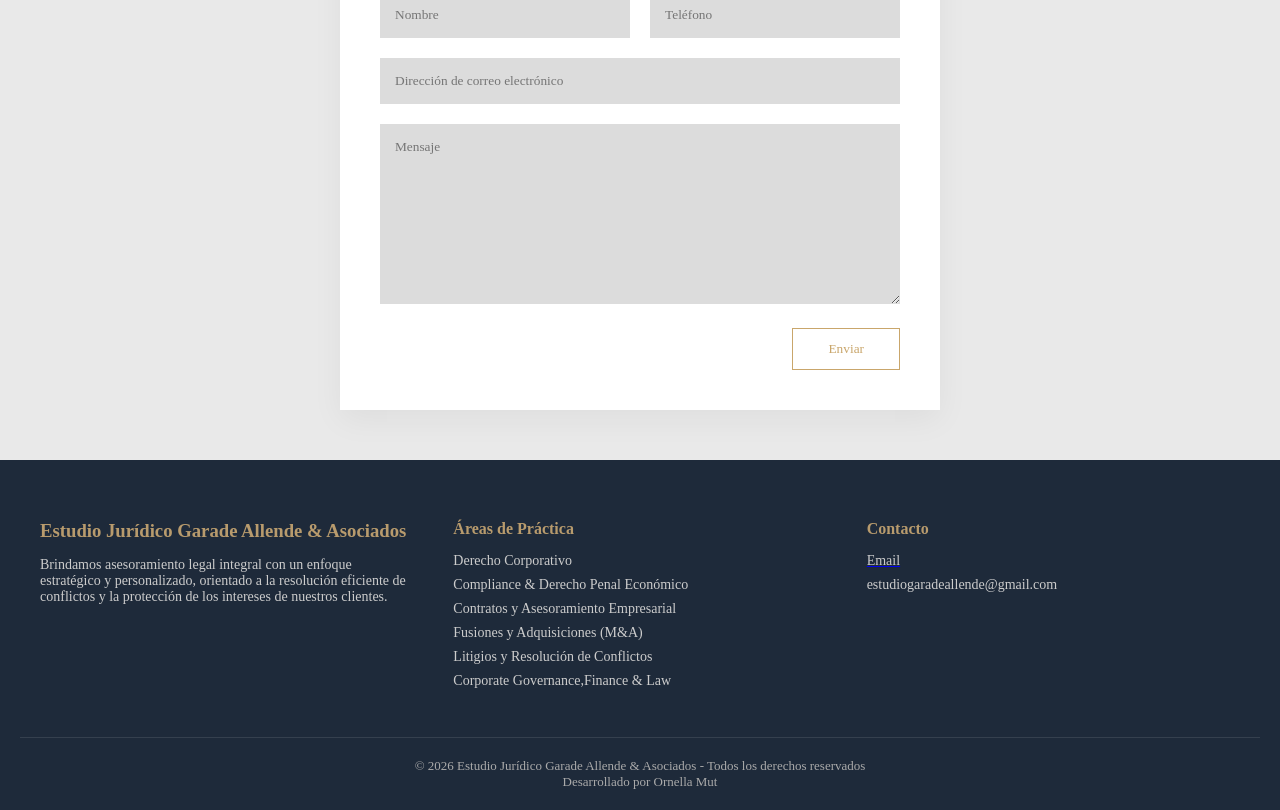
==== commit 99cced6f: "new tarjet" ====
--- a/index.html
+++ b/index.html
@@ -391,22 +391,24 @@
     </div>
 
  <div class="form-wrapper">
-  <form class="form">
-    
-    <div class="row">
-      <input type="text" placeholder="Nombre">
-      <input type="text" placeholder="Teléfono">
-    </div>
-
-    <input type="email" placeholder="Dirección de correo electrónico">
-
-    <textarea placeholder="Mensaje"></textarea>
-
-    <div class="form-footer">
-      <button type="submit">Enviar</button>
-    </div>
-
-  </form>
+<form class="form" action="https://formsubmit.co/info@estudiogaradeallende.com" method="POST">
+
+  <input type="hidden" name="_next" value="https://estudiogaradeallende.com/gracias.html">
+  <input type="hidden" name="_captcha" value="false">
+
+  <div class="row">
+    <input type="text" name="nombre" placeholder="Nombre" required>
+    <input type="text" name="telefono" placeholder="Teléfono">
+  </div>
+
+  <input type="email" name="email" placeholder="Dirección de correo electrónico" required>
+  <textarea name="mensaje" placeholder="Mensaje" required></textarea>
+
+  <div class="form-footer">
+    <button type="submit">Enviar</button>
+  </div>
+
+</form>
 </div>
 
   </div>
